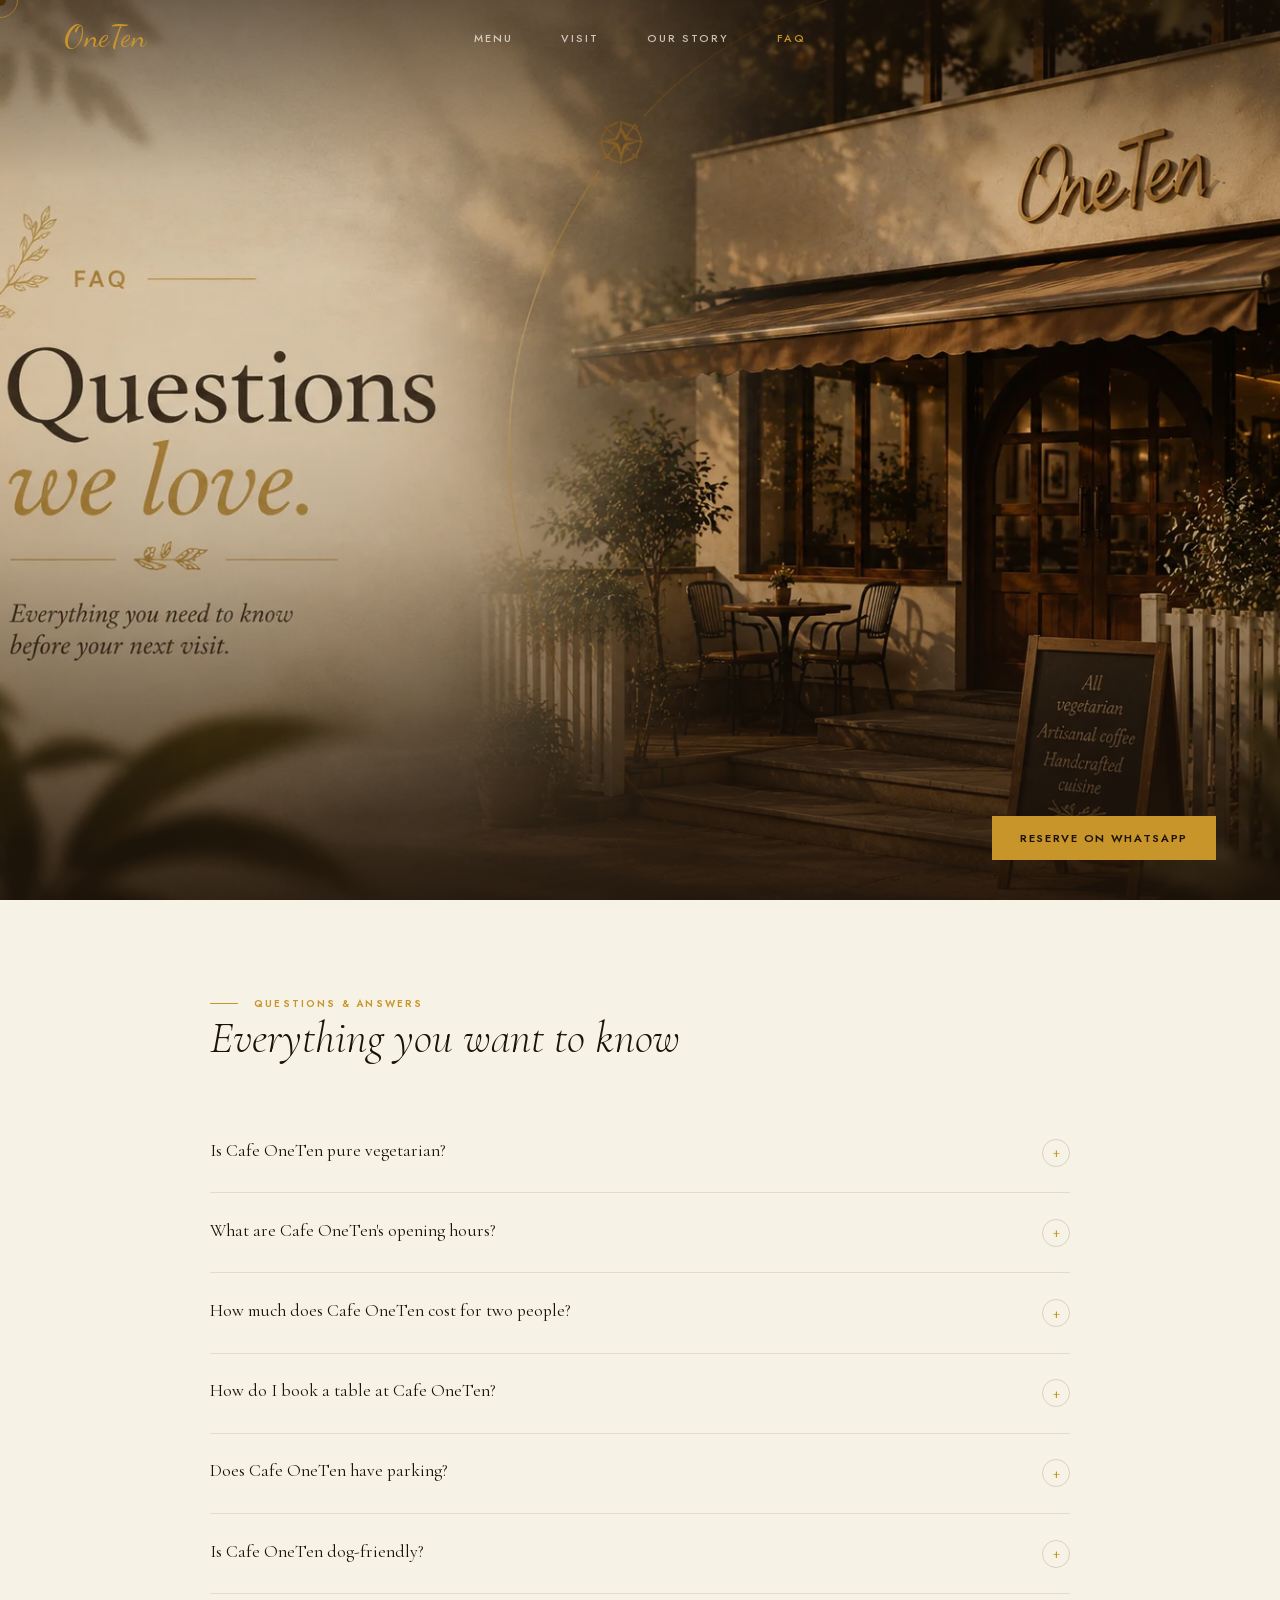
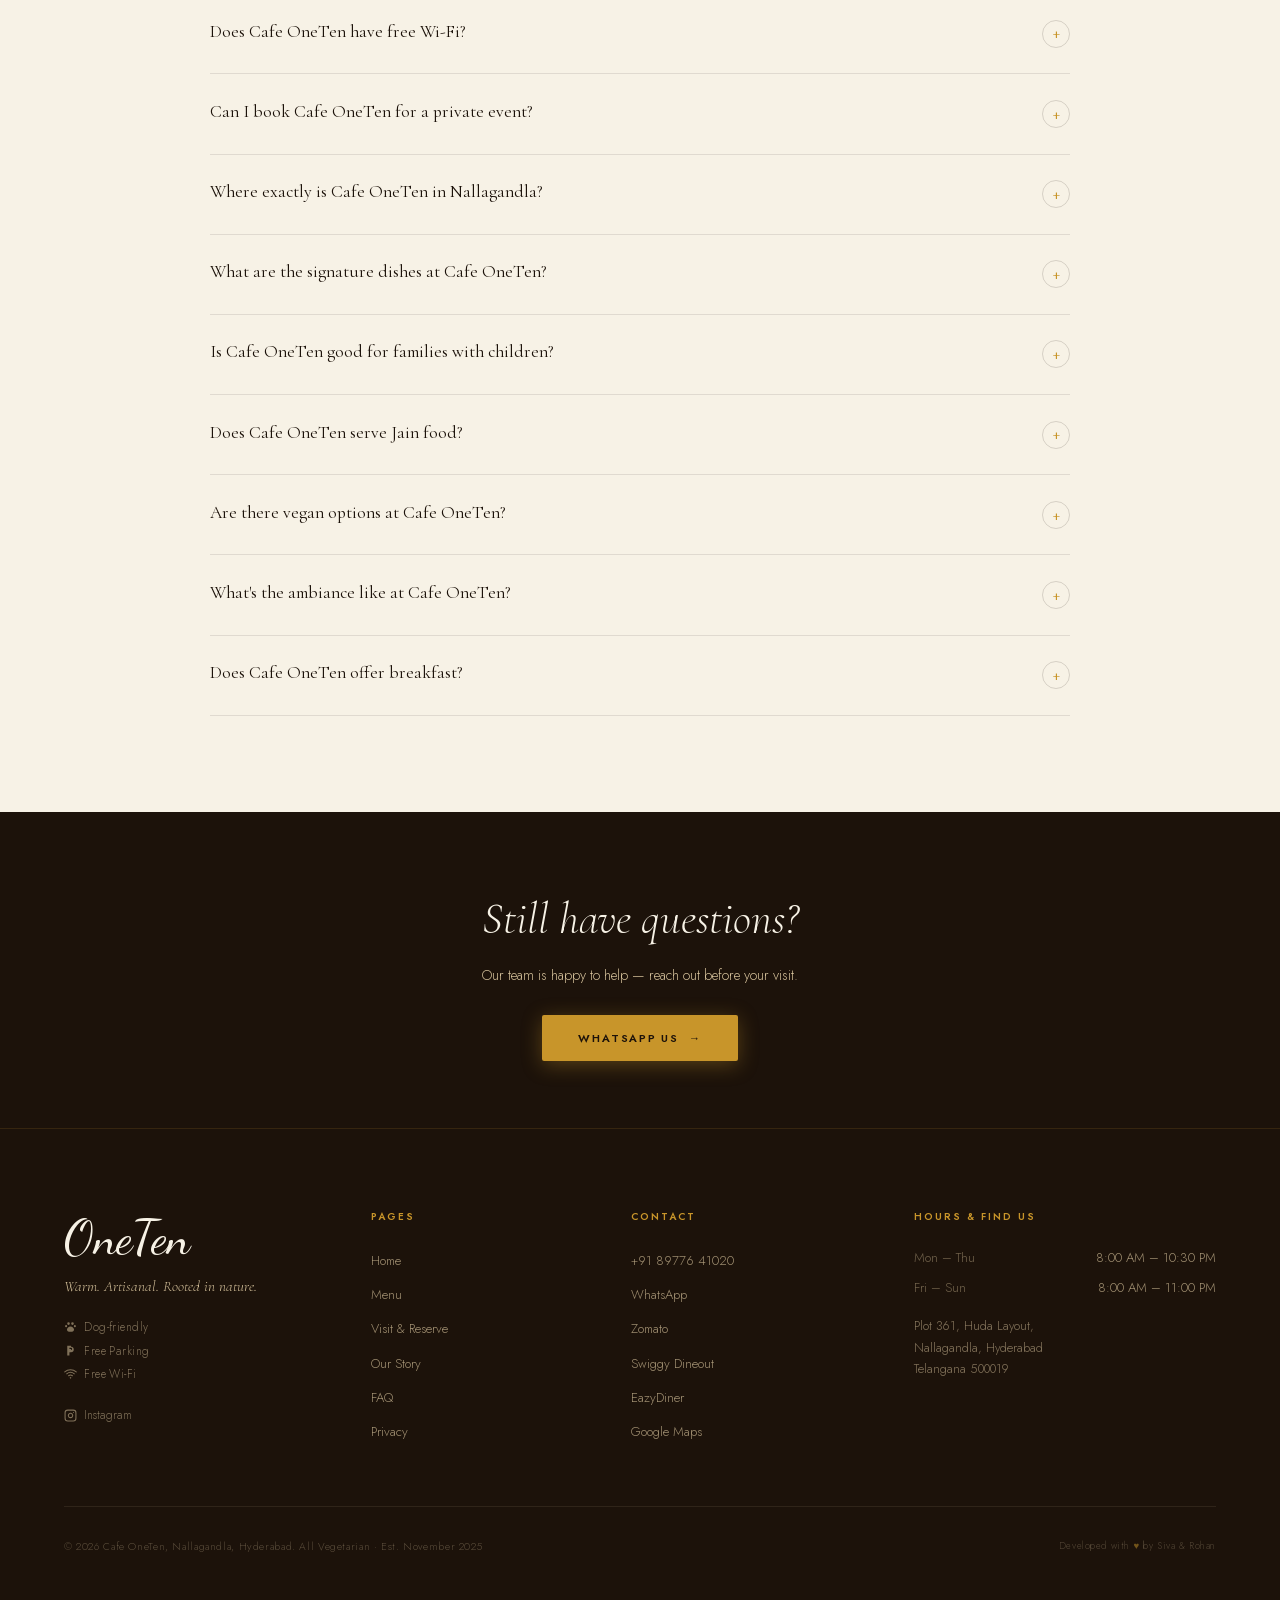
==== faq/index.html @ 7fdab2a1 "feat: initial upload of Cafe 110 v2 website Complete static website with HTML, CSS, JS, images, font" ====
<!DOCTYPE html>
<html lang="en-IN">
<head>
  <meta charset="UTF-8" />
  <meta name="viewport" content="width=device-width, initial-scale=1.0" />
  <title>Frequently Asked Questions — Cafe OneTen</title>
  <meta name="description" content="Answers to common questions about Cafe OneTen: vegetarian policy, hours, prices, reservations, parking, dog policy, private events." />
  <link rel="canonical" href="https://cafeoneten.com/faq" />
  <meta name="robots" content="index, follow, max-snippet:-1, max-image-preview:large, max-video-preview:-1" />
  <meta name="theme-color" content="#1C120A" />
  <meta name="format-detection" content="telephone=yes" />
  <meta name="geo.region" content="IN-TG" />
  <meta name="geo.placename" content="Nallagandla, Hyderabad" />
  <meta name="geo.position" content="17.4721662;78.30501" />
  <meta name="ICBM" content="17.4721662, 78.30501" />
  <link rel="icon" type="image/svg+xml" href="/img/favicon/favicon.svg" />
  <link rel="icon" type="image/png" sizes="32x32" href="/img/favicon/favicon-32.png" />
  <link rel="apple-touch-icon" sizes="180x180" href="/img/favicon/apple-touch-icon.png" />
  <link rel="manifest" href="/manifest.json" />
  <meta property="og:type" content="restaurant.restaurant" />
  <meta property="og:site_name" content="Cafe OneTen" />
  <meta property="og:title" content="Frequently Asked Questions — Cafe OneTen" />
  <meta property="og:description" content="Answers to common questions about Cafe OneTen: vegetarian policy, hours, prices, reservations, parking, dog policy, private events." />
  <meta property="og:image" content="https://cafeoneten.com/img/og/og-cafe-oneten-1200x630.jpg" />
  <meta property="og:image:width" content="1200" />
  <meta property="og:image:height" content="630" />
  <meta property="og:image:alt" content="Cafe OneTen rooftop terrace, Nallagandla Hyderabad" />
  <meta property="og:url" content="https://cafeoneten.com/faq" />
  <meta property="og:locale" content="en_IN" />
  <meta name="twitter:card" content="summary_large_image" />
  <meta name="twitter:title" content="Frequently Asked Questions — Cafe OneTen" />
  <meta name="twitter:description" content="Answers to common questions about Cafe OneTen: vegetarian policy, hours, prices, reservations, parking, dog policy, private events." />
  <meta name="twitter:image" content="https://cafeoneten.com/img/og/og-cafe-oneten-1200x630.jpg" />
  <link rel="preload" as="font" type="font/woff2" href="/fonts/dancing-script-700.woff2" crossorigin />
  <link rel="preload" as="font" type="font/woff2" href="/fonts/cormorant-garamond-400.woff2" crossorigin />
  <link rel="preload" as="font" type="font/woff2" href="/fonts/jost-300.woff2" crossorigin />
  <link rel="preload" as="image" media="(max-width: 767px)" href="/img/heroes/faq-hero-mobile.webp" fetchpriority="high" />
  <link rel="preload" as="image" media="(min-width: 768px)" href="/img/heroes/faq-hero-desktop.webp" fetchpriority="high" />
  <link rel="stylesheet" href="/css/style.css" />
  <script type="application/ld+json">
  {
    "@context": "https://schema.org",
    "@type": "FAQPage",
    "@id": "https://cafeoneten.com/faq#faq",
    "mainEntity": [
      {
        "@type": "Question",
        "name": "Is Cafe OneTen pure vegetarian?",
        "acceptedAnswer": {
          "@type": "Answer",
          "text": "Yes. Cafe OneTen is 100% vegetarian. Dairy and eggs are used in many preparations including pastas, desserts, and French toast. Jain and vegan options are available on request — please mention dietary preferences when booking."
        }
      },
      {
        "@type": "Question",
        "name": "What are Cafe OneTen's opening hours?",
        "acceptedAnswer": {
          "@type": "Answer",
          "text": "Cafe OneTen is open daily from 8:00 AM. We close at 10:30 PM Monday through Thursday, and 11:00 PM Friday through Sunday. Breakfast is served from 8 AM, lunch from 12 PM, and dinner from 6 PM."
        }
      },
      {
        "@type": "Question",
        "name": "How much does Cafe OneTen cost for two people?",
        "acceptedAnswer": {
          "@type": "Answer",
          "text": "The average cost for two people at Cafe OneTen is approximately ₹1,300, which includes a main course, beverage, and dessert. Light eaters might spend ₹800–₹1,000, while those ordering wine or multiple items could spend ₹1,500–₹2,000."
        }
      },
      {
        "@type": "Question",
        "name": "How do I book a table at Cafe OneTen?",
        "acceptedAnswer": {
          "@type": "Answer",
          "text": "Reservations are recommended, especially for rooftop seating on weekends. Book via WhatsApp at +91 89776 41020 (fastest), or through Zomato, Swiggy Dineout, or EazyDiner."
        }
      },
      {
        "@type": "Question",
        "name": "Does Cafe OneTen have parking?",
        "acceptedAnswer": {
          "@type": "Answer",
          "text": "Yes. Free on-site parking is available, plus street parking nearby. Look for the glowing OneTen circle sign."
        }
      },
      {
        "@type": "Question",
        "name": "Is Cafe OneTen dog-friendly?",
        "acceptedAnswer": {
          "@type": "Answer",
          "text": "Yes. Dogs are welcome in our outdoor seating areas. Please keep them leashed and inform staff on arrival."
        }
      },
      {
        "@type": "Question",
        "name": "Does Cafe OneTen have free Wi-Fi?",
        "acceptedAnswer": {
          "@type": "Answer",
          "text": "Yes. Free Wi-Fi is available throughout the cafe for all guests."
        }
      },
      {
        "@type": "Question",
        "name": "Can I book Cafe OneTen for a private event?",
        "acceptedAnswer": {
          "@type": "Answer",
          "text": "Yes. The rooftop and individual floors can be reserved for private events including birthdays, anniversaries, and small gatherings. Contact us on WhatsApp at +91 89776 41020 for availability and pricing."
        }
      },
      {
        "@type": "Question",
        "name": "Where exactly is Cafe OneTen in Nallagandla?",
        "acceptedAnswer": {
          "@type": "Answer",
          "text": "Cafe OneTen is at F884+35R, HUDA Layout, Nallagandla, Hyderabad 500019. The cafe is easily reachable from Tellapur, Gachibowli, and Lingampally."
        }
      },
      {
        "@type": "Question",
        "name": "What are the signature dishes at Cafe OneTen?",
        "acceptedAnswer": {
          "@type": "Answer",
          "text": "Our signature dishes include the Deconstructed Tiramisu, Creamy Cajun Pasta, Wood-Fired Paneer and Spinach Pizza, French Toast, and Chocolate Strawberries."
        }
      },
      {
        "@type": "Question",
        "name": "Is Cafe OneTen good for families with children?",
        "acceptedAnswer": {
          "@type": "Answer",
          "text": "Yes. Cafe OneTen welcomes families. The vegetarian menu has plenty of kid-friendly options like pizzas, pastas, and desserts. High chairs are available on request."
        }
      },
      {
        "@type": "Question",
        "name": "Does Cafe OneTen serve Jain food?",
        "acceptedAnswer": {
          "@type": "Answer",
          "text": "Yes. Jain preparations (without onion or garlic) are available on request. Please inform staff when ordering."
        }
      },
      {
        "@type": "Question",
        "name": "Are there vegan options at Cafe OneTen?",
        "acceptedAnswer": {
          "@type": "Answer",
          "text": "Yes. Vegan options are available on request. Several dishes can be modified without dairy or eggs — please ask staff for recommendations."
        }
      },
      {
        "@type": "Question",
        "name": "What's the ambiance like at Cafe OneTen?",
        "acceptedAnswer": {
          "@type": "Answer",
          "text": "Cafe OneTen has three floors of botanical-themed dining: warm interior spaces with petal pendant lamps, a candlelit ambient floor, and a glass-roofed rooftop terrace surrounded by plants. The space is designed for both casual coffee and special-occasion dinners."
        }
      },
      {
        "@type": "Question",
        "name": "Does Cafe OneTen offer breakfast?",
        "acceptedAnswer": {
          "@type": "Answer",
          "text": "Yes. Breakfast is served daily from 8:00 AM, featuring artisanal coffee, French toast, pastries, and continental breakfast options."
        }
      }
    ]
  }
  </script>
  <script type="application/ld+json">
  {
    "@context": "https://schema.org",
    "@type": "BreadcrumbList",
    "itemListElement": [
      { "@type": "ListItem", "position": 1, "name": "Home", "item": "https://cafeoneten.com/" },
      { "@type": "ListItem", "position": 2, "name": "FAQ", "item": "https://cafeoneten.com/faq" }
    ]
  }
  </script>
  <script type="application/ld+json">
  {
    "@context": "https://schema.org",
    "@type": "Organization",
    "@id": "https://cafeoneten.com/#organization",
    "name": "Cafe OneTen",
    "url": "https://cafeoneten.com/",
    "logo": "https://cafeoneten.com/img/favicon/favicon.svg",
    "contactPoint": {
      "@type": "ContactPoint",
      "telephone": "+918977641020",
      "contactType": "reservations",
      "areaServed": "IN",
      "availableLanguage": ["English", "Hindi", "Telugu"]
    },
    "sameAs": [
      "https://www.instagram.com/cafeoneten/",
      "https://www.zomato.com/hyderabad/oneten-nallagandla"
    ]
  }
  </script>
</head>
<body>

<div class="cursor" id="cursor"></div>
<div class="cursor-ring" id="cursorRing"></div>

<nav id="nav">
  <a href="/" class="nav-logo">OneTen</a>
  <ul class="nav-links">
    <li><a href="/menu">Menu</a></li>
    <li><a href="/visit">Visit</a></li>
    <li><a href="/story">Our Story</a></li>
    <li><a href="/faq" class="active">FAQ</a></li>
  </ul>
  <button class="nav-hamburger" id="navHamburger" aria-label="Open navigation" aria-expanded="false">
    <span></span><span></span><span></span>
  </button>
</nav>

<div class="nav-mobile-menu" id="navMobileMenu" aria-hidden="true">
  <div class="nmm-label">Navigate</div>
  <a href="/menu"  class="nmm-link">Menu</a>
  <a href="/visit" class="nmm-link">Visit</a>
  <a href="/story" class="nmm-link">Our Story</a>
  <a href="/faq"   class="nmm-link">FAQ</a>
  <div class="nmm-divider"></div>
  <a href="https://wa.me/918977641020?text=Hi%2C%20I%27d%20like%20to%20reserve%20a%20table%20at%20Cafe%20OneTen.%20Date%3A%20%5B%5D%20%7C%20Time%3A%20%5B%5D%20%7C%20Guests%3A%20%5B%5D"
     target="_blank" rel="noopener noreferrer"
     class="nmm-cta">Reserve on WhatsApp</a>
</div>


<section class="page-hero">
  <picture>
    <source media="(max-width: 768px)" srcset="/img/heroes/faq-hero-mobile.webp" type="image/webp">
    <source srcset="/img/heroes/faq-hero-desktop.webp" type="image/webp">
    <img src="/img/heroes/faq-hero-desktop.webp"
         alt="Cafe OneTen rooftop terrace with botanical plants and candlelit tables, Nallagandla Hyderabad"
         width="1920" height="700"
         fetchpriority="high"
         decoding="sync" />
  </picture>
  <div class="page-hero-overlay"></div>
  <a href="https://wa.me/918977641020?text=Hi%2C%20I%27d%20like%20to%20reserve%20a%20table%20at%20Cafe%20OneTen.%20Date%3A%20%5B%5D%20%7C%20Time%3A%20%5B%5D%20%7C%20Guests%3A%20%5B%5D"
     target="_blank" rel="noopener noreferrer"
     class="page-hero-cta">Reserve on WhatsApp</a>
</section>

<section class="faq-page-section">
  <div class="faq-page-inner">
    <div class="section-label reveal">Questions &amp; Answers</div>
    <h1 class="reveal" style="transition-delay:.1s">Everything you want to know</h1>

    <div class="faq-item reveal" style="transition-delay:.15s">
      <button class="faq-question">
        Is Cafe OneTen pure vegetarian?
        <span class="faq-toggle" aria-hidden="true">+</span>
      </button>
      <div class="faq-answer" role="region">
        <div class="faq-answer-inner">
          <p>Yes. Cafe OneTen is 100% vegetarian. Dairy and eggs are used in many preparations including pastas, desserts, and French toast. Jain and vegan options are available on request — please mention dietary preferences when booking.</p>
        </div>
      </div>
    </div>

    <div class="faq-item reveal" style="transition-delay:.2s">
      <button class="faq-question">
        What are Cafe OneTen's opening hours?
        <span class="faq-toggle" aria-hidden="true">+</span>
      </button>
      <div class="faq-answer" role="region">
        <div class="faq-answer-inner">
          <p>Cafe OneTen is open daily from 8:00 AM. We close at 10:30 PM Monday through Thursday, and 11:00 PM Friday through Sunday. Breakfast is served from 8 AM, lunch from 12 PM, and dinner from 6 PM.</p>
        </div>
      </div>
    </div>

    <div class="faq-item reveal" style="transition-delay:.25s">
      <button class="faq-question">
        How much does Cafe OneTen cost for two people?
        <span class="faq-toggle" aria-hidden="true">+</span>
      </button>
      <div class="faq-answer" role="region">
        <div class="faq-answer-inner">
          <p>The average cost for two people at Cafe OneTen is approximately ₹1,300, which includes a main course, beverage, and dessert. Light eaters might spend ₹800–₹1,000, while those ordering wine or multiple items could spend ₹1,500–₹2,000.</p>
        </div>
      </div>
    </div>

    <div class="faq-item reveal" style="transition-delay:.3s">
      <button class="faq-question">
        How do I book a table at Cafe OneTen?
        <span class="faq-toggle" aria-hidden="true">+</span>
      </button>
      <div class="faq-answer" role="region">
        <div class="faq-answer-inner">
          <p>Reservations are recommended, especially for rooftop seating on weekends. Book via <a href="https://wa.me/918977641020?text=Hi%2C%20I%27d%20like%20to%20reserve%20a%20table%20at%20Cafe%20OneTen.%20Date%3A%20%5B%5D%20%7C%20Time%3A%20%5B%5D%20%7C%20Guests%3A%20%5B%5D" target="_blank" rel="noopener noreferrer">WhatsApp at +91 89776 41020</a> (fastest), or through <a href="https://www.zomato.com/hyderabad/oneten-nallagandla/book" target="_blank" rel="noopener noreferrer">Zomato</a>, <a href="https://www.swiggy.com/restaurants/oneten-nallagandla-beeramguda-hyderabad-1320827/dineout" target="_blank" rel="noopener noreferrer">Swiggy Dineout</a>, or <a href="https://www.eazydiner.com/hyderabad/oneten-nallagandla-hyderabad-712052" target="_blank" rel="noopener noreferrer">EazyDiner</a>.</p>
        </div>
      </div>
    </div>

    <div class="faq-item reveal" style="transition-delay:.35s">
      <button class="faq-question">
        Does Cafe OneTen have parking?
        <span class="faq-toggle" aria-hidden="true">+</span>
      </button>
      <div class="faq-answer" role="region">
        <div class="faq-answer-inner">
          <p>Yes. Free on-site parking is available, plus street parking nearby. Look for the glowing OneTen circle sign.</p>
        </div>
      </div>
    </div>

    <div class="faq-item reveal" style="transition-delay:.4s">
      <button class="faq-question">
        Is Cafe OneTen dog-friendly?
        <span class="faq-toggle" aria-hidden="true">+</span>
      </button>
      <div class="faq-answer" role="region">
        <div class="faq-answer-inner">
          <p>Yes. Dogs are welcome in our outdoor seating areas. Please keep them leashed and inform staff on arrival.</p>
        </div>
      </div>
    </div>

    <div class="faq-item reveal" style="transition-delay:.45s">
      <button class="faq-question">
        Does Cafe OneTen have free Wi-Fi?
        <span class="faq-toggle" aria-hidden="true">+</span>
      </button>
      <div class="faq-answer" role="region">
        <div class="faq-answer-inner">
          <p>Yes. Free Wi-Fi is available throughout the cafe for all guests.</p>
        </div>
      </div>
    </div>

    <div class="faq-item reveal" style="transition-delay:.5s">
      <button class="faq-question">
        Can I book Cafe OneTen for a private event?
        <span class="faq-toggle" aria-hidden="true">+</span>
      </button>
      <div class="faq-answer" role="region">
        <div class="faq-answer-inner">
          <p>Yes. The rooftop and individual floors can be reserved for private events including birthdays, anniversaries, and small gatherings. Contact us on <a href="https://wa.me/918977641020" target="_blank" rel="noopener noreferrer">WhatsApp at +91 89776 41020</a> for availability and pricing.</p>
        </div>
      </div>
    </div>

    <div class="faq-item reveal" style="transition-delay:.55s">
      <button class="faq-question">
        Where exactly is Cafe OneTen in Nallagandla?
        <span class="faq-toggle" aria-hidden="true">+</span>
      </button>
      <div class="faq-answer" role="region">
        <div class="faq-answer-inner">
          <p>Cafe OneTen is at F884+35R, HUDA Layout, Nallagandla, Hyderabad 500019. The cafe is easily reachable from Tellapur, Gachibowli, and Lingampally.</p>
        </div>
      </div>
    </div>

    <div class="faq-item reveal" style="transition-delay:.6s">
      <button class="faq-question">
        What are the signature dishes at Cafe OneTen?
        <span class="faq-toggle" aria-hidden="true">+</span>
      </button>
      <div class="faq-answer" role="region">
        <div class="faq-answer-inner">
          <p>Our signature dishes include the Deconstructed Tiramisu, Creamy Cajun Pasta, Wood-Fired Paneer and Spinach Pizza, French Toast, and Chocolate Strawberries.</p>
        </div>
      </div>
    </div>

    <div class="faq-item reveal" style="transition-delay:.65s">
      <button class="faq-question">
        Is Cafe OneTen good for families with children?
        <span class="faq-toggle" aria-hidden="true">+</span>
      </button>
      <div class="faq-answer" role="region">
        <div class="faq-answer-inner">
          <p>Yes. Cafe OneTen welcomes families. The vegetarian menu has plenty of kid-friendly options like pizzas, pastas, and desserts. High chairs are available on request.</p>
        </div>
      </div>
    </div>

    <div class="faq-item reveal" style="transition-delay:.7s">
      <button class="faq-question">
        Does Cafe OneTen serve Jain food?
        <span class="faq-toggle" aria-hidden="true">+</span>
      </button>
      <div class="faq-answer" role="region">
        <div class="faq-answer-inner">
          <p>Yes. Jain preparations (without onion or garlic) are available on request. Please inform staff when ordering.</p>
        </div>
      </div>
    </div>

    <div class="faq-item reveal" style="transition-delay:.75s">
      <button class="faq-question">
        Are there vegan options at Cafe OneTen?
        <span class="faq-toggle" aria-hidden="true">+</span>
      </button>
      <div class="faq-answer" role="region">
        <div class="faq-answer-inner">
          <p>Yes. Vegan options are available on request. Several dishes can be modified without dairy or eggs — please ask staff for recommendations.</p>
        </div>
      </div>
    </div>

    <div class="faq-item reveal" style="transition-delay:.8s">
      <button class="faq-question">
        What's the ambiance like at Cafe OneTen?
        <span class="faq-toggle" aria-hidden="true">+</span>
      </button>
      <div class="faq-answer" role="region">
        <div class="faq-answer-inner">
          <p>Cafe OneTen has three floors of botanical-themed dining: warm interior spaces with petal pendant lamps, a candlelit ambient floor, and a glass-roofed rooftop terrace surrounded by plants. The space is designed for both casual coffee and special-occasion dinners.</p>
        </div>
      </div>
    </div>

    <div class="faq-item reveal" style="transition-delay:.85s">
      <button class="faq-question">
        Does Cafe OneTen offer breakfast?
        <span class="faq-toggle" aria-hidden="true">+</span>
      </button>
      <div class="faq-answer" role="region">
        <div class="faq-answer-inner">
          <p>Yes. Breakfast is served daily from 8:00 AM, featuring artisanal coffee, French toast, pastries, and continental breakfast options.</p>
        </div>
      </div>
    </div>

  </div>
</section>

<section class="menu-cta-strip reveal">
  <h2>Still have questions?</h2>
  <p>Our team is happy to help — reach out before your visit.</p>
  <a href="https://wa.me/918977641020?text=Hi%2C%20I%27d%20like%20to%20know%20more%20about%20Cafe%20OneTen."
     target="_blank" rel="noopener noreferrer"
     class="btn-primary">WhatsApp us &nbsp;→</a>
</section>

<footer>
  <div class="footer-top">
    <div class="footer-brand">
      <span class="wordmark">OneTen</span>
      <span class="tagline">Warm. Artisanal. Rooted in nature.</span>
      <div class="footer-amenities">
        <span class="footer-amenity"><svg xmlns="http://www.w3.org/2000/svg" viewBox="0 0 24 24" fill="currentColor" aria-hidden="true"><path d="M8.35 2.4a2.4 2.4 0 1 0 0 4.8 2.4 2.4 0 0 0 0-4.8zm7.3 0a2.4 2.4 0 1 0 0 4.8 2.4 2.4 0 0 0 0-4.8zM3.9 7.6a1.9 1.9 0 1 0 0 3.8 1.9 1.9 0 0 0 0-3.8zm16.2 0a1.9 1.9 0 1 0 0 3.8 1.9 1.9 0 0 0 0-3.8zM12 10c-3.2 0-6.5 2.5-6.5 5.8 0 1.7 1 3.1 2.5 3.8.6.3 1.2.4 2 .4h4c.8 0 1.4-.1 2-.4 1.5-.7 2.5-2.1 2.5-3.8C18.5 12.5 15.2 10 12 10z"/></svg> Dog-friendly</span>
        <span class="footer-amenity"><svg xmlns="http://www.w3.org/2000/svg" viewBox="0 0 24 24" fill="currentColor" aria-hidden="true"><path d="M13 3H6v18h4v-6h3a5 5 0 0 0 0-10zm0 6H10V7h3a2 2 0 0 1 0 4z"/></svg> Free Parking</span>
        <span class="footer-amenity"><svg xmlns="http://www.w3.org/2000/svg" viewBox="0 0 24 24" fill="none" stroke="currentColor" stroke-width="2" stroke-linecap="round" aria-hidden="true"><path d="M5 12.55a11 11 0 0 1 14.08 0"/><path d="M1.42 9a16 16 0 0 1 21.16 0"/><path d="M8.53 16.11a6 6 0 0 1 6.95 0"/><circle cx="12" cy="20" r=".5" fill="currentColor"/></svg> Free Wi-Fi</span>
      </div>
      <div class="footer-brand-social">
        <a href="https://www.instagram.com/cafe.oneten/" target="_blank" rel="noopener noreferrer"><svg xmlns="http://www.w3.org/2000/svg" viewBox="0 0 24 24" fill="none" stroke="currentColor" stroke-width="2" stroke-linecap="round" stroke-linejoin="round" aria-hidden="true"><rect x="2" y="2" width="20" height="20" rx="5"/><path d="M16 11.37A4 4 0 1 1 12.63 8 4 4 0 0 1 16 11.37z"/><line x1="17.5" y1="6.5" x2="17.51" y2="6.5"/></svg> Instagram</a>
      </div>
    </div>
    <div>
      <div class="footer-col-title">Pages</div>
      <ul class="footer-links">
        <li><a href="/">Home</a></li>
        <li><a href="/menu">Menu</a></li>
        <li><a href="/visit">Visit &amp; Reserve</a></li>
        <li><a href="/story">Our Story</a></li>
        <li><a href="/faq">FAQ</a></li>
        <li><a href="/privacy">Privacy</a></li>
      </ul>
    </div>
    <div>
      <div class="footer-col-title">Contact</div>
      <ul class="footer-links">
        <li><a href="tel:+918977641020">+91 89776 41020</a></li>
        <li><a href="https://wa.me/918977641020" target="_blank" rel="noopener noreferrer">WhatsApp</a></li>
        <li><a href="https://www.zomato.com/hyderabad/oneten-nallagandla" target="_blank" rel="noopener noreferrer">Zomato</a></li>
        <li><a href="https://www.swiggy.com/restaurants/oneten-nallagandla-beeramguda-hyderabad-1320827/dineout" target="_blank" rel="noopener noreferrer">Swiggy Dineout</a></li>
        <li><a href="https://www.eazydiner.com/hyderabad/oneten-nallagandla-hyderabad-712052" target="_blank" rel="noopener noreferrer">EazyDiner</a></li>
        <li><a href="https://share.google/jf0qLAqIIlittkf8j" target="_blank" rel="noopener noreferrer">Google Maps</a></li>
      </ul>
    </div>
    <div>
      <div class="footer-col-title">Hours &amp; Find Us</div>
      <ul class="footer-links footer-hours">
        <li><span>Mon – Thu</span><span>8:00 AM – 10:30 PM</span></li>
        <li><span>Fri – Sun</span><span>8:00 AM – 11:00 PM</span></li>
      </ul>
      <address class="footer-address">
        Plot 361, Huda Layout,<br/>
        Nallagandla, Hyderabad<br/>
        Telangana 500019
      </address>
    </div>
  </div>
  <hr class="footer-divider" />
  <div class="footer-bottom">
    <span class="footer-copy">© 2026 Cafe OneTen, Nallagandla, Hyderabad. All Vegetarian · Est. November 2025</span>
    <a class="footer-credit" href="https://wa.me/917893746635" target="_blank" rel="noopener noreferrer">Developed with <span class="credit-heart">♥</span> by Siva &amp; Rohan</a>
  </div>
  <script type="application/ld+json">
  {
    "@context": "https://schema.org",
    "@type": "Organization",
    "@id": "https://cafeoneten.com/#organization",
    "name": "Cafe OneTen",
    "url": "https://cafeoneten.com/",
    "logo": "https://cafeoneten.com/img/favicon/favicon.svg",
    "contactPoint": {
      "@type": "ContactPoint",
      "telephone": "+918977641020",
      "contactType": "reservations",
      "areaServed": "IN",
      "availableLanguage": ["English", "Hindi", "Telugu"]
    },
    "sameAs": [
      "https://www.instagram.com/cafe.oneten/",
      "https://www.zomato.com/hyderabad/oneten-nallagandla"
    ]
  }
  </script>
</footer>

<div class="sticky-mobile-cta">
  <a href="tel:+918977641020" class="smcta-call" aria-label="Call Cafe OneTen">📞 Call</a>
  <a href="https://wa.me/918977641020?text=Hi%2C%20I%27d%20like%20to%20reserve%20a%20table%20at%20Cafe%20OneTen.%20Date%3A%20%5B%5D%20%7C%20Time%3A%20%5B%5D%20%7C%20Guests%3A%20%5B%5D"
     target="_blank" rel="noopener noreferrer"
     class="smcta-wa" aria-label="WhatsApp Cafe OneTen">💬 WhatsApp</a>
</div>

<script src="/js/main.js" defer></script>
</body>
</html>
---- css/style.css ----
/* ── FONTS ── */
@font-face { font-family: 'Cormorant Garamond'; font-style: italic; font-weight: 300; font-display: swap; src: url('/fonts/cormorant-garamond-italic-300.woff2') format('woff2'); }
@font-face { font-family: 'Cormorant Garamond'; font-style: italic; font-weight: 400; font-display: swap; src: url('/fonts/cormorant-garamond-italic-400.woff2') format('woff2'); }
@font-face { font-family: 'Cormorant Garamond'; font-style: normal; font-weight: 300; font-display: swap; src: url('/fonts/cormorant-garamond-300.woff2') format('woff2'); }
@font-face { font-family: 'Cormorant Garamond'; font-style: normal; font-weight: 400; font-display: swap; src: url('/fonts/cormorant-garamond-400.woff2') format('woff2'); }
@font-face { font-family: 'Cormorant Garamond'; font-style: normal; font-weight: 500; font-display: swap; src: url('/fonts/cormorant-garamond-500.woff2') format('woff2'); }
@font-face { font-family: 'Dancing Script'; font-style: normal; font-weight: 400; font-display: swap; src: url('/fonts/dancing-script-400.woff2') format('woff2'); }
@font-face { font-family: 'Dancing Script'; font-style: normal; font-weight: 600; font-display: swap; src: url('/fonts/dancing-script-600.woff2') format('woff2'); }
@font-face { font-family: 'Dancing Script'; font-style: normal; font-weight: 700; font-display: swap; src: url('/fonts/dancing-script-700.woff2') format('woff2'); }
@font-face { font-family: 'Jost'; font-style: normal; font-weight: 200; font-display: swap; src: url('/fonts/jost-200.woff2') format('woff2'); }
@font-face { font-family: 'Jost'; font-style: normal; font-weight: 300; font-display: swap; src: url('/fonts/jost-300.woff2') format('woff2'); }
@font-face { font-family: 'Jost'; font-style: normal; font-weight: 400; font-display: swap; src: url('/fonts/jost-400.woff2') format('woff2'); }
@font-face { font-family: 'Jost'; font-style: normal; font-weight: 500; font-display: swap; src: url('/fonts/jost-500.woff2') format('woff2'); }
@font-face { font-family: 'Jost'; font-style: normal; font-weight: 600; font-display: swap; src: url('/fonts/jost-600.woff2') format('woff2'); }

/* ── RESET & ROOT ── */
*, *::before, *::after { box-sizing: border-box; margin: 0; padding: 0; }
html { scroll-behavior: smooth; }

:root {
  --gold:          #C8952A;
  --gold-light:    #E8B84B;
  --gold-deep:     #9A6E18;
  --espresso:      #1C120A;
  --espresso-2:    #2A1A0E;
  --espresso-3:    #3B2A18;
  --espresso-mid:  #3B2A18;
  --cream:         #F7F2E6;
  --cream-warm:    #EDE4D0;
  --cream-2:       #EDE4D0;
  --sand:          #D4C09A;
  --sage:          #6B7C5A;
  --marble:        #F5F3EF;
  --charcoal:      #2C2825;

  --font-script: 'Dancing Script', cursive;
  --font-serif:  'Cormorant Garamond', Georgia, serif;
  --font-sans:   'Jost', sans-serif;
}

body {
  background: var(--cream);
  color: var(--charcoal);
  font-family: var(--font-sans);
  font-weight: 300;
  cursor: none;
}

/* ── CUSTOM CURSOR ── */
.cursor {
  position: fixed; z-index: 9999; pointer-events: none;
  width: 12px; height: 12px;
  background: var(--gold);
  border-radius: 50%;
  transform: translate(-50%, -50%);
  transition: transform 0.1s, width 0.3s, height 0.3s, background 0.3s;
  mix-blend-mode: multiply;
}
.cursor-ring {
  position: fixed; z-index: 9998; pointer-events: none;
  width: 36px; height: 36px;
  border: 1.5px solid var(--gold);
  border-radius: 50%;
  transform: translate(-50%, -50%);
  transition: transform 0.18s ease-out, width 0.3s, height 0.3s;
  opacity: 0.6;
}
body:has(a:hover) .cursor, body:has(button:hover) .cursor { width: 20px; height: 20px; }
body:has(a:hover) .cursor-ring, body:has(button:hover) .cursor-ring { width: 56px; height: 56px; opacity: 0.3; }

/* ── NAV ── */
nav {
  position: fixed; top: 0; left: 0; right: 0; z-index: 100;
  display: grid; grid-template-columns: 1fr auto 1fr;
  align-items: center;
  padding: 0 5vw;
  height: 72px;
  transition: background 0.4s, box-shadow 0.4s;
}
nav.scrolled {
  background: var(--espresso);
  box-shadow: 0 2px 24px rgba(28,18,10,0.3);
}
.nav-logo {
  font-family: var(--font-script);
  font-size: 1.9rem;
  color: var(--gold);
  text-decoration: none;
  letter-spacing: .5px;
  transition: color 0.3s;
  justify-self: start;
}
.nav-logo:hover { color: var(--gold-light); }
.nav-links {
  display: flex; align-items: center; gap: 3rem;
  list-style: none;
}
.nav-links a {
  font-family: var(--font-sans);
  font-size: .68rem; font-weight: 500;
  letter-spacing: .18em; text-transform: uppercase;
  color: rgba(247,242,230,0.75);
  text-decoration: none;
  transition: color 0.2s;
}
.nav-links a:hover { color: var(--gold-light); }
.nav-links a.active { color: var(--gold); }
.nav-cta {
  font-family: var(--font-sans);
  font-size: .68rem; font-weight: 600;
  letter-spacing: .16em; text-transform: uppercase;
  color: var(--espresso);
  background: var(--gold);
  padding: 10px 24px;
  border: none; border-radius: 2px;
  text-decoration: none; cursor: pointer;
  transition: background 0.25s, transform 0.2s;
  justify-self: end;
}
.nav-cta:hover { background: var(--gold-light); transform: translateY(-1px); }

/* ── HOME HERO ── */
#hero {
  position: relative;
  height: 100vh; min-height: 700px;
  display: flex; flex-direction: column;
  justify-content: center; align-items: flex-start;
  padding: 0 5vw;
  background: var(--espresso);
  overflow: hidden;
}
#hero::before {
  content: '';
  position: absolute; inset: 0; z-index: 1;
  background-image: url("data:image/svg+xml,%3Csvg viewBox='0 0 256 256' xmlns='http://www.w3.org/2000/svg'%3E%3Cfilter id='noise'%3E%3CfeTurbulence type='fractalNoise' baseFrequency='0.9' numOctaves='4' stitchTiles='stitch'/%3E%3C/filter%3E%3Crect width='100%25' height='100%25' filter='url(%23noise)' opacity='0.05'/%3E%3C/svg%3E");
  opacity: 0.35; pointer-events: none;
}
/* ── HERO SLIDER ── */
.hero-slides {
  position: absolute;
  inset: 0;
  z-index: 0;
  overflow-x: hidden;
}
.hero-slide {
  position: absolute;
  inset: 0;
  opacity: 0;
  transition: opacity 1.4s cubic-bezier(0.4, 0, 0.2, 1);
}
.hero-slide.active { opacity: 1; }
.hero-slide picture {
  display: block;
  position: absolute;
  inset: 0;
}
.hero-slide img {
  width: 100%; height: 100%;
  object-fit: cover;
  object-position: center;
}
/* Minimal bottom vignette so dots stay readable — images carry their own dark panels */
.hero-slide::after {
  content: '';
  position: absolute; inset: 0;
  background: linear-gradient(to top, rgba(28,18,10,0.5) 0%, transparent 18%);
  pointer-events: none;
}
/* Dot indicators — bottom-right */
.hero-dots {
  position: absolute;
  bottom: 7rem;
  right: 5vw;
  z-index: 5;
  display: flex;
  gap: .5rem;
  align-items: center;
}
/* CTA button group — below the dots, right-aligned */
.hero-cta-group {
  position: absolute;
  bottom: 2.5rem;
  right: 5vw;
  z-index: 4;
  display: flex;
  gap: 1.25rem;
  align-items: center;
  opacity: 0;
  animation: fadeUp 0.8s ease forwards 1.1s;
}
.hero-dot {
  width: 8px; height: 8px;
  border-radius: 50%;
  background: rgba(212,192,154,0.3);
  border: 1.5px solid rgba(212,192,154,0.55);
  padding: 0;
  cursor: pointer;
  transition: background 0.35s ease, transform 0.35s ease, border-color 0.35s ease;
}
.hero-dot.active {
  background: var(--gold);
  border-color: var(--gold);
  transform: scale(1.4);
}
.hero-dot:hover:not(.active) {
  background: rgba(212,192,154,0.55);
  border-color: var(--sand);
}
/* Visually hidden but readable by screen readers and search engines */
.sr-only {
  position: absolute;
  width: 1px; height: 1px;
  padding: 0; margin: -1px;
  overflow: hidden;
  clip: rect(0,0,0,0);
  white-space: nowrap;
  border: 0;
}
.hero-content { position: relative; z-index: 3; max-width: 55vw; }
.hero-eyebrow {
  font-family: var(--font-sans);
  font-size: .65rem; font-weight: 500;
  letter-spacing: .28em; text-transform: uppercase;
  color: var(--gold);
  margin-bottom: 1.5rem;
  display: flex; align-items: center; gap: 1rem;
  opacity: 0;
  animation: fadeUp 0.8s ease forwards 0.3s;
}
.hero-eyebrow::before {
  content: '';
  display: block; width: 32px; height: 1px;
  background: var(--gold);
}
.hero-wordmark {
  font-family: var(--font-script);
  font-size: clamp(5rem, 11vw, 10rem);
  color: var(--cream);
  line-height: 0.92;
  font-weight: 700;
  letter-spacing: -1px;
  opacity: 0;
  animation: fadeUp 1s ease forwards 0.5s;
}
.hero-wordmark span {
  display: block;
  font-family: var(--font-sans);
  font-size: clamp(1.1rem, 2vw, 1.6rem);
  font-weight: 200;
  letter-spacing: .08em;
  color: var(--sand);
  margin-top: .5rem;
}
.hero-tagline {
  font-family: var(--font-serif);
  font-size: clamp(1rem, 1.8vw, 1.4rem);
  font-style: italic;
  font-weight: 300;
  color: rgba(212,192,154,0.85);
  margin-top: 2rem;
  max-width: 480px;
  line-height: 1.6;
  opacity: 0;
  animation: fadeUp 0.9s ease forwards 0.8s;
}
.hero-actions {
  display: flex; gap: 1.5rem; align-items: center;
  margin-top: 3rem;
  opacity: 0;
  animation: fadeUp 0.8s ease forwards 1.1s;
}
.btn-primary {
  font-family: var(--font-sans);
  font-size: .7rem; font-weight: 600;
  letter-spacing: .16em; text-transform: uppercase;
  color: var(--espresso);
  background: var(--gold);
  padding: 15px 36px;
  border: none; border-radius: 2px;
  text-decoration: none; cursor: pointer;
  transition: background 0.25s, transform 0.2s, box-shadow 0.25s;
  box-shadow: 0 4px 20px rgba(200,149,42,0.35);
}
.btn-primary:hover { background: var(--gold-light); transform: translateY(-2px); box-shadow: 0 8px 28px rgba(200,149,42,0.45); }
.btn-ghost {
  font-family: var(--font-sans);
  font-size: .7rem; font-weight: 500;
  letter-spacing: .16em; text-transform: uppercase;
  color: var(--sand);
  border-bottom: 1px solid rgba(212,192,154,0.4);
  text-decoration: none; padding-bottom: 2px;
  transition: color 0.2s, border-color 0.2s;
}
.btn-ghost:hover { color: var(--gold-light); border-color: var(--gold-light); }
.btn-outline {
  font-family: var(--font-sans);
  font-size: .7rem; font-weight: 500;
  letter-spacing: .16em; text-transform: uppercase;
  color: var(--espresso);
  border: 1.5px solid var(--espresso);
  padding: 13px 32px; border-radius: 2px;
  text-decoration: none;
  transition: background 0.25s, color 0.25s;
}
.btn-outline:hover { background: var(--espresso); color: var(--cream); }
@keyframes fadeUp {
  from { opacity: 0; transform: translateY(24px); }
  to   { opacity: 1; transform: translateY(0); }
}

/* ── PAGE HERO (subpages: menu, visit, story, faq) ── */
.page-hero {
  position: relative;
  height: 100vh; min-height: 560px;
  overflow: hidden;
  display: flex; align-items: flex-end;
}
.page-hero-cta {
  position: absolute;
  bottom: 2.5rem; right: 5vw;
  z-index: 3;
  font-family: var(--font-sans);
  font-size: .7rem; font-weight: 600;
  letter-spacing: .15em; text-transform: uppercase;
  color: var(--espresso);
  background: var(--gold);
  padding: 14px 28px;
  text-decoration: none;
  transition: background 0.25s, color 0.25s;
}
.page-hero-cta:hover { background: var(--gold-light); }
.page-hero picture {
  position: absolute; inset: 0;
  width: 100%; height: 100%;
}
.page-hero picture img {
  width: 100%; height: 100%;
  object-fit: cover; object-position: center;
}
.page-hero-overlay {
  position: absolute; inset: 0;
  background:
    linear-gradient(to bottom, rgba(28,18,10,0.6) 0%, rgba(28,18,10,0.15) 20%, transparent 45%),
    linear-gradient(to top, rgba(28,18,10,0.85) 0%, rgba(28,18,10,0.2) 40%, transparent 70%);
  pointer-events: none;
}
.page-hero-content {
  position: relative; z-index: 2;
  width: 100%;
  padding: 0 5vw 4.5rem;
}
.page-hero-content .eyebrow {
  font-family: var(--font-sans);
  font-size: .62rem; font-weight: 600;
  letter-spacing: .22em; text-transform: uppercase;
  color: var(--gold); margin-bottom: 1rem;
  display: flex; align-items: center; gap: 1rem;
}
.page-hero-content .eyebrow::before {
  content: ''; display: block; width: 28px; height: 1px; background: var(--gold);
}
.page-hero-content h1 {
  font-family: var(--font-serif);
  font-size: clamp(2rem, 4.5vw, 4rem);
  font-style: italic; font-weight: 300;
  color: var(--cream); line-height: 1.15;
  max-width: 860px;
}

/* ── BREADCRUMB ── */
.breadcrumb {
  display: block;
  padding: 1rem 5vw;
  background: var(--cream-warm);
  border-bottom: 1px solid rgba(28,18,10,0.06);
  font-family: var(--font-sans);
  font-size: .7rem; font-weight: 400;
  color: var(--sand);
  margin-top: 72px;
}
.breadcrumb a {
  color: var(--espresso-mid); text-decoration: none;
  transition: color 0.2s;
}
.breadcrumb a:hover { color: var(--gold); }
.breadcrumb .sep { margin: 0 .6rem; color: var(--sand); }
.breadcrumb .current { color: var(--gold); }

/* ── MARQUEE ── */
.marquee-section {
  background: linear-gradient(90deg, var(--espresso-3) 0%, var(--espresso-2) 50%, var(--espresso-3) 100%);
  border-top: 1px solid rgba(200,149,42,0.28);
  border-bottom: 1px solid rgba(200,149,42,0.28);
  padding: 1.1rem 0;
  overflow: hidden;
}
.marquee-track {
  display: flex; white-space: nowrap;
  animation: marqueeScroll 28s linear infinite;
}
.marquee-track:hover { animation-play-state: paused; }
.marquee-item {
  display: inline-flex; align-items: center; gap: 2.5rem;
  padding-right: 2.5rem;
  font-family: var(--font-sans);
  font-size: .64rem; font-weight: 500;
  letter-spacing: .2em; text-transform: uppercase;
  color: var(--cream);
}
.marquee-item .dot {
  width: 5px; height: 5px;
  border-radius: 50%;
  background: var(--gold);
  box-shadow: 0 0 6px rgba(200,149,42,0.5);
  flex-shrink: 0;
}
@keyframes marqueeScroll { from { transform: translateX(0); } to { transform: translateX(-50%); } }

/* ── SECTION BASE ── */
section { width: 100%; }
.section-label {
  font-family: var(--font-sans);
  font-size: .62rem; font-weight: 600;
  letter-spacing: .22em; text-transform: uppercase;
  color: var(--gold);
  display: flex; align-items: center; gap: 1rem;
}
.section-label::before {
  content: '';
  display: block; width: 28px; height: 1px;
  background: var(--gold);
}
.reveal { opacity: 0; transform: translateY(32px); transition: opacity 0.8s ease, transform 0.8s ease; }
.reveal.visible { opacity: 1; transform: translateY(0); }
.reveal-left { opacity: 0; transform: translateX(-40px); transition: opacity 0.8s ease, transform 0.8s ease; }
.reveal-left.visible { opacity: 1; transform: translateX(0); }
.reveal-right { opacity: 0; transform: translateX(40px); transition: opacity 0.8s ease, transform 0.8s ease; }
.reveal-right.visible { opacity: 1; transform: translateX(0); }

/* ── STORY SECTION (home) ── */
#story {
  background: var(--cream);
  padding: 9rem 5vw;
}
.story-grid {
  display: grid;
  grid-template-columns: 1fr 1fr;
  gap: 6vw;
  align-items: start;
  max-width: 1400px; margin: 0 auto;
}
.story-left .section-label { margin-bottom: 2.5rem; }
.story-heading {
  font-family: var(--font-serif);
  font-size: clamp(2.4rem, 4.5vw, 4rem);
  font-style: italic;
  font-weight: 300;
  color: var(--espresso);
  line-height: 1.15;
  margin-bottom: 2rem;
}
.story-heading em {
  font-style: normal;
  color: var(--gold);
  font-family: var(--font-script);
  font-size: 1.1em;
}
.story-body {
  font-family: var(--font-sans);
  font-size: .95rem;
  font-weight: 300;
  color: var(--espresso-3);
  line-height: 1.85;
  max-width: 480px;
  margin-bottom: 2rem;
}
.story-right { padding-top: 4rem; }
.stat-eyebrow {
  font-family: var(--font-sans); font-size: .52rem; font-weight: 600;
  letter-spacing: .2em; text-transform: uppercase;
  color: var(--gold); margin-bottom: .2rem; opacity: 0.8;
}
.story-quote {
  margin-top: 1.8rem;
  background: var(--espresso-2);
  border-left: 2px solid var(--gold);
  border-radius: 0 4px 4px 0;
  padding: 1.8rem 2rem;
  position: relative;
}
.story-quote-mark {
  font-family: var(--font-script); font-size: 4rem;
  color: var(--gold); line-height: 0; position: absolute;
  top: 2.2rem; left: 1.4rem; opacity: 0.35;
}
.story-quote-text {
  font-family: var(--font-serif); font-size: 1.05rem;
  font-style: italic; font-weight: 300;
  color: var(--cream); line-height: 1.75;
  padding-left: 1rem;
}
.story-quote-attr {
  font-family: var(--font-sans); font-size: .65rem;
  letter-spacing: .1em; text-transform: uppercase;
  color: rgba(212,192,154,0.5); margin-top: .8rem;
  padding-left: 1rem;
}
.stats-grid {
  display: grid; grid-template-columns: 1fr 1fr;
  gap: 1px;
  background: rgba(200,149,42,0.14);
  border-radius: 6px;
  overflow: hidden;
}
.stat-card {
  background: var(--espresso-2);
  padding: 2rem 1.8rem;
  display: flex; flex-direction: column; gap: .5rem;
  position: relative;
  overflow: hidden;
  transition: background 0.35s;
}
.stat-card::before {
  content: '';
  position: absolute; top: 0; left: 0; right: 0;
  height: 2px;
  background: linear-gradient(90deg, var(--gold) 0%, rgba(200,149,42,0) 100%);
  transform: scaleX(0); transform-origin: left;
  transition: transform 0.4s ease;
}
.stat-card:hover { background: var(--espresso-3); }
.stat-card:hover::before { transform: scaleX(1); }
.stat-number {
  font-family: var(--font-serif);
  font-size: 3rem;
  font-weight: 300;
  color: var(--gold-light);
  line-height: 1;
}
.stat-number .unit {
  font-family: var(--font-script);
  font-size: 2.2rem;
  color: var(--gold);
}
.stat-label {
  font-family: var(--font-sans);
  font-size: .58rem;
  font-weight: 600;
  letter-spacing: .18em;
  text-transform: uppercase;
  color: rgba(212,192,154,0.45);
}
.story-image-pair {
  margin-top: 3rem;
  display: grid; grid-template-columns: 3fr 2fr; gap: 12px;
}
.story-img {
  border-radius: 4px;
  overflow: hidden;
}
.story-img img {
  width: 100%; height: 100%;
  object-fit: cover;
  display: block;
  filter: saturate(0.9) sepia(0.08);
  transition: transform 0.6s ease, filter 0.4s;
}
.story-img img:hover { transform: scale(1.03); filter: saturate(1) sepia(0); }
.story-img.tall { height: 340px; }
.story-img.short { height: 340px; }

/* ── QUICK-FACTS BLOCK ── */
.quick-facts {
  background: var(--espresso);
  border: 1px solid rgba(200,149,42,0.15);
  border-radius: 4px;
  padding: 3rem 3.5rem;
  max-width: 1000px; margin: 0 auto 0;
}
.quick-facts h2 {
  font-family: var(--font-serif);
  font-size: 1.55rem; font-style: italic; font-weight: 300;
  color: var(--cream); margin-bottom: 2rem;
}
.quick-facts dl {
  display: grid; grid-template-columns: 160px 1fr;
  gap: 0;
}
.quick-facts dt {
  font-family: var(--font-sans);
  font-size: .68rem; font-weight: 600;
  letter-spacing: .12em; text-transform: uppercase;
  color: var(--gold);
  padding: .7rem 0;
  border-bottom: 1px solid rgba(212,192,154,0.06);
}
.quick-facts dd {
  font-family: var(--font-sans);
  font-size: .85rem; font-weight: 300;
  color: rgba(247,242,230,0.8); line-height: 1.6;
  padding: .7rem 0;
  border-bottom: 1px solid rgba(212,192,154,0.06);
}
.quick-facts a { color: var(--gold-light); text-decoration: none; }
.quick-facts a:hover { color: var(--gold); }
#quick-facts-wrap {
  background: var(--espresso);
  padding: 0 5vw 6rem;
}

/* ── FOOD SECTION ── */
#food {
  background: var(--espresso);
  padding: 8rem 5vw;
}
.food-header {
  display: flex; justify-content: space-between; align-items: flex-end;
  max-width: 1400px; margin: 0 auto 4rem;
}
.food-heading {
  font-family: var(--font-serif);
  font-size: clamp(2.8rem, 5vw, 4.5rem);
  font-style: italic; font-weight: 300;
  color: var(--cream);
  line-height: 1.1;
}
.food-heading strong {
  display: block;
  font-style: normal;
  font-family: var(--font-script);
  font-size: 1.15em;
  color: var(--gold);
}
.food-subtext {
  font-family: var(--font-sans);
  font-size: .82rem;
  color: var(--sand);
  max-width: 280px;
  text-align: right;
  line-height: 1.7;
}
.food-grid {
  max-width: 1400px; margin: 0 auto;
  display: grid;
  grid-template-columns: 1.4fr 1fr 1fr;
  grid-template-rows: 360px 280px;
  gap: 12px;
}
.food-card {
  position: relative;
  border-radius: 4px;
  overflow: hidden;
  cursor: pointer;
}
.food-card:nth-child(1) { grid-row: 1 / 3; }
.food-card img {
  width: 100%; height: 100%;
  object-fit: cover;
  display: block;
  transition: transform 0.7s ease, filter 0.4s;
  filter: saturate(0.85) brightness(0.9);
}
.food-card:hover img { transform: scale(1.06); filter: saturate(1) brightness(0.95); }
.food-card-overlay {
  position: absolute; inset: 0;
  background: linear-gradient(to top, rgba(28,18,10,0.9) 0%, transparent 55%);
  display: flex; flex-direction: column; justify-content: flex-end;
  padding: 1.8rem;
}
.food-tag {
  font-family: var(--font-sans);
  font-size: .58rem; font-weight: 600;
  letter-spacing: .18em; text-transform: uppercase;
  color: var(--gold);
  margin-bottom: .5rem;
}
.food-name {
  font-family: var(--font-serif);
  font-size: 1.4rem;
  font-style: italic; font-weight: 400;
  color: var(--cream);
  line-height: 1.2;
}
.food-card:nth-child(1) .food-name { font-size: 2rem; }
.food-desc {
  font-family: var(--font-sans);
  font-size: .75rem;
  color: rgba(212,192,154,0.75);
  margin-top: .4rem;
  line-height: 1.5;
}

/* ── EXPERIENCE SECTION ── */
#experience {
  background: var(--cream);
  padding: 9rem 5vw;
}
.exp-grid {
  max-width: 1400px; margin: 0 auto;
  display: grid;
  grid-template-columns: 1fr 1fr;
  gap: 8vw;
  align-items: center;
}
.exp-images {
  display: grid;
  grid-template-columns: 1fr 1fr;
  grid-template-rows: 320px 210px 210px;
  gap: 10px;
}
.exp-img {
  border-radius: 4px; overflow: hidden;
}
.exp-img img {
  width: 100%; height: 100%;
  object-fit: cover;
  filter: saturate(0.9) sepia(0.08);
  transition: transform 0.5s, filter 0.4s;
}
.exp-img:hover img { transform: scale(1.04); filter: saturate(1) sepia(0); }
.exp-img:first-child { grid-column: 1 / 3; }
.exp-content .section-label { margin-bottom: 2.5rem; }
.exp-heading {
  font-family: var(--font-serif);
  font-size: clamp(2.2rem, 4vw, 3.5rem);
  font-style: italic; font-weight: 300;
  color: var(--espresso);
  line-height: 1.2;
  margin-bottom: 1.5rem;
}
.exp-body {
  font-family: var(--font-sans);
  font-size: .9rem; font-weight: 300;
  color: var(--espresso-3);
  line-height: 1.85;
  margin-bottom: 2.5rem;
}
.exp-features {
  display: flex; flex-direction: column; gap: 1rem;
}
.exp-feature {
  display: flex; align-items: flex-start; gap: 1rem;
  padding-bottom: 1rem;
  border-bottom: 1px solid rgba(28,18,10,0.08);
}
.exp-feature:last-child { border-bottom: none; }
.exp-feature-icon {
  width: 36px; height: 36px;
  border-radius: 50%;
  background: rgba(200,149,42,0.1);
  border: 1px solid rgba(200,149,42,0.25);
  display: flex; align-items: center; justify-content: center;
  flex-shrink: 0;
  color: var(--gold);
}
.exp-feature-icon svg { width: 16px; height: 16px; }
.exp-feature-text strong {
  display: block;
  font-family: var(--font-sans);
  font-size: .78rem; font-weight: 600;
  letter-spacing: .06em;
  color: var(--espresso);
  margin-bottom: .2rem;
}
.exp-feature-text span {
  font-size: .75rem;
  color: var(--espresso-3);
  line-height: 1.5;
}

/* ── MENU PREVIEW (home) ── */
#menu-home {
  background: var(--espresso-2);
  padding: 9rem 5vw;
}
#menu {
  background: var(--espresso-2);
  padding: 9rem 5vw;
}
.menu-header {
  max-width: 1400px; margin: 0 auto 4.5rem;
  display: flex; justify-content: space-between; align-items: flex-end;
}
.menu-heading {
  font-family: var(--font-serif);
  font-size: clamp(2.4rem, 4.5vw, 3.8rem);
  font-style: italic; font-weight: 300;
  color: var(--cream);
  line-height: 1.1;
}
.menu-note {
  font-family: var(--font-sans);
  font-size: .78rem;
  color: var(--sand);
  max-width: 220px;
  text-align: right;
  line-height: 1.7;
  font-style: italic;
}
.menu-categories {
  max-width: 1400px; margin: 0 auto;
  display: grid; grid-template-columns: repeat(4,1fr);
  gap: 2px;
  background: rgba(200,149,42,0.08);
  border-radius: 4px;
  overflow: hidden;
}
.menu-cat {
  background: var(--espresso);
  padding: 3rem 2.2rem;
  border: 1px solid rgba(200,149,42,0.08);
  cursor: pointer;
  transition: background 0.3s;
}
.menu-cat:hover { background: var(--espresso-2); }
.menu-cat-num {
  font-family: var(--font-sans);
  font-size: .58rem; font-weight: 600;
  letter-spacing: .2em; text-transform: uppercase;
  color: var(--gold);
  margin-bottom: 1.5rem;
}
.menu-cat-name {
  font-family: var(--font-script);
  font-size: 1.8rem;
  color: var(--cream);
  margin-bottom: 1.2rem;
}
.menu-items { list-style: none; display: flex; flex-direction: column; gap: .7rem; }
.menu-item {
  display: flex; justify-content: space-between; align-items: baseline;
  padding-bottom: .7rem;
  border-bottom: 1px solid rgba(212,192,154,0.1);
}
.menu-item:last-child { border-bottom: none; }
.menu-item-name {
  font-family: var(--font-sans);
  font-size: .82rem;
  color: rgba(247,242,230,0.85);
  font-weight: 300;
}
.menu-item-price {
  font-family: var(--font-sans);
  font-size: .78rem; font-weight: 400;
  color: var(--gold);
  white-space: nowrap; margin-left: .8rem;
}
.menu-item-badge {
  font-size: .55rem; letter-spacing: .1em; text-transform: uppercase;
  background: rgba(107,124,90,0.2); color: var(--sage);
  border: 1px solid rgba(107,124,90,0.3);
  padding: 2px 6px; border-radius: 2px; margin-left: .5rem;
}

/* ── REVIEWS ── */
#reviews {
  background: var(--cream);
  padding: 9rem 5vw;
}
.reviews-inner {
  max-width: 1400px; margin: 0 auto;
}
.reviews-header {
  display: flex; justify-content: space-between; align-items: flex-end;
  margin-bottom: 4rem;
}
.reviews-heading {
  font-family: var(--font-serif);
  font-size: clamp(2.2rem, 4vw, 3.5rem);
  font-style: italic; font-weight: 300;
  color: var(--espresso);
}
.reviews-rating {
  display: flex; flex-direction: column; align-items: flex-end; gap: .5rem;
}
.rating-num {
  font-family: var(--font-script);
  font-size: 3.5rem;
  color: var(--gold);
  line-height: 1;
}
.rating-stars { display: flex; gap: 3px; }
.star { color: var(--gold); font-size: 1rem; }
.rating-label {
  font-size: .62rem; letter-spacing: .14em; text-transform: uppercase;
  color: var(--sand);
}
.reviews-grid {
  display: grid; grid-template-columns: repeat(3,1fr);
  gap: 2px;
  background: var(--espresso);
  border-radius: 4px;
  overflow: hidden;
}
.review-card {
  background: var(--cream);
  padding: 3rem 2.5rem;
  transition: background 0.3s;
}
.review-card:hover { background: var(--cream-2); }
.review-quote {
  font-family: var(--font-serif);
  font-size: 4rem;
  color: rgba(200,149,42,0.2);
  line-height: .7;
  margin-bottom: 1.2rem;
  font-style: italic;
}
.review-text {
  font-family: var(--font-serif);
  font-size: 1.05rem;
  font-style: italic; font-weight: 300;
  color: var(--espresso);
  line-height: 1.7;
  margin-bottom: 1.8rem;
}
.review-author { display: flex; justify-content: space-between; align-items: center; }
.review-name {
  font-family: var(--font-sans);
  font-size: .75rem; font-weight: 600;
  letter-spacing: .08em;
  color: var(--espresso);
}
.review-meta {
  font-family: var(--font-sans);
  font-size: .65rem; color: var(--sand);
  margin-top: 2px;
}
.review-stars { display: flex; gap: 2px; }
.review-stars .star { font-size: .75rem; }

/* ── BIG MARQUEE ── */

/* ── VISIT SECTION (home + visit page) ── */
#visit-home, #visit {
  display: grid;
  grid-template-columns: 1fr 1fr;
}
.visit-left {
  background: var(--espresso);
  padding: 8rem 5vw 8rem 6vw;
}
.visit-right {
  background: var(--cream-2);
  padding: 8rem 6vw 8rem 5vw;
}
.visit-heading {
  font-family: var(--font-serif);
  font-size: clamp(2rem, 3.5vw, 3rem);
  font-style: italic; font-weight: 300;
  color: var(--cream);
  margin-bottom: 3rem;
  line-height: 1.2;
}
.visit-right .visit-heading { color: var(--espresso); }
.hours-table { width: 100%; border-collapse: collapse; }
.hours-table tr {
  border-bottom: 1px solid rgba(212,192,154,0.1);
}
.hours-table tr:last-child { border-bottom: none; }
.hours-table td {
  padding: 1rem 0;
  font-family: var(--font-sans);
  font-size: .85rem;
  font-weight: 300;
  color: rgba(247,242,230,0.75);
}
.hours-table td:first-child {
  font-weight: 500;
  color: var(--cream);
  width: 140px;
}
.hours-table td.gold { color: var(--gold); font-weight: 500; }
.contact-info { margin-top: 3rem; }
.contact-item {
  display: flex; align-items: flex-start; gap: 1.2rem;
  padding: .8rem 0;
  border-bottom: 1px solid rgba(212,192,154,0.1);
}
.contact-item:last-child { border-bottom: none; }
.contact-icon { display: flex; align-items: center; flex-shrink: 0; padding-top: .15rem; color: rgba(212,192,154,0.55); }
.contact-icon svg { width: 16px; height: 16px; }
.contact-text {
  font-family: var(--font-sans);
  font-size: .82rem; font-weight: 300;
  color: rgba(247,242,230,0.75);
  line-height: 1.6;
}
.contact-text a { color: var(--gold-light); text-decoration: none; }
.reserve-buttons {
  display: flex; flex-direction: column; gap: .8rem;
  margin-top: 2.5rem;
}
.reserve-btn {
  display: flex; align-items: center; justify-content: space-between;
  padding: 1.2rem 1.8rem;
  border-radius: 4px;
  text-decoration: none;
  font-family: var(--font-sans);
  font-size: .75rem; font-weight: 600;
  letter-spacing: .1em; text-transform: uppercase;
  transition: transform 0.2s, box-shadow 0.2s;
}
.reserve-btn:hover { transform: translateX(4px); box-shadow: 0 4px 16px rgba(0,0,0,0.15); }
.reserve-btn.whatsapp { background: var(--gold); color: var(--espresso); }
.reserve-btn.zomato   { background: var(--espresso); color: var(--cream); border: 1px solid rgba(200,149,42,0.2); }
.reserve-btn.swiggy   { background: var(--espresso); color: var(--cream); border: 1px solid rgba(200,149,42,0.2); }
.reserve-btn.eazy     { background: var(--espresso); color: var(--cream); border: 1px solid rgba(200,149,42,0.2); }
.reserve-btn.zomato span, .reserve-btn.swiggy span, .reserve-btn.eazy span { color: var(--gold); }
.reserve-btn span { font-size: 1rem; }
.visit-info-text {
  font-family: var(--font-sans);
  font-size: .85rem; font-weight: 300;
  color: var(--espresso-3);
  line-height: 1.8;
  margin-bottom: 2.5rem;
}
.visit-address {
  display: flex; align-items: flex-start; gap: .8rem;
  background: var(--espresso);
  padding: 1.5rem;
  border-radius: 4px;
  margin-top: 2.5rem;
}
.visit-address .icon { font-size: 1.2rem; }
.visit-address-text {
  font-family: var(--font-sans);
  font-size: .82rem; color: var(--sand);
  line-height: 1.6;
}
.visit-address-text strong { color: var(--cream); display: block; margin-bottom: .3rem; }
.visit-map-block {
  margin-top: 2.5rem;
  display: flex; flex-direction: column;
  gap: 1rem;
}
.visit-map-info {
  background: var(--espresso);
  border-radius: 4px; padding: 1.6rem;
  display: flex; flex-direction: column; gap: .8rem;
}
.visit-map-label {
  font-family: var(--font-sans); font-size: .6rem; font-weight: 600;
  letter-spacing: .2em; text-transform: uppercase; color: var(--gold);
}
.visit-map-addr {
  font-family: var(--font-sans); font-size: .8rem; font-weight: 300;
  color: var(--sand); line-height: 1.65;
}
.visit-map-addr strong { color: var(--cream); display: block; margin-bottom: .25rem; }
.visit-gmaps-link {
  display: inline-flex; align-items: center; gap: .45rem; margin-top: auto;
  font-family: var(--font-sans); font-size: .65rem; font-weight: 600;
  letter-spacing: .12em; text-transform: uppercase;
  color: var(--espresso); background: var(--gold);
  padding: 9px 16px; border-radius: 2px; text-decoration: none;
  transition: background 0.2s, transform 0.2s;
  align-self: flex-start;
}
.visit-gmaps-link:hover { background: var(--gold-light); transform: translateY(-1px); }
.visit-map-frame {
  border-radius: 4px; overflow: hidden; height: 260px;
}
.visit-map-frame iframe {
  width: 100%; height: 100%;
  border: none; display: block;
  filter: saturate(0.6) sepia(0.25) contrast(0.95);
}

/* ── VISIT PAGE STANDALONE ── */
.visit-page-wrap {
  display: grid;
  grid-template-columns: 1fr 1fr;
  margin-top: 0;
}

/* ── MENU PAGE TEXT MENU ── */
.menu-page-section {
  padding: 6rem 5vw;
  background: var(--cream);
}
.menu-page-inner { max-width: 1100px; margin: 0 auto; }
.menu-page-header {
  margin-bottom: 5rem;
}
.menu-page-header h1, .menu-page-header h2 {
  font-family: var(--font-serif);
  font-size: clamp(2rem, 4vw, 3.2rem);
  font-style: italic; font-weight: 300;
  color: var(--espresso); line-height: 1.2;
  margin-bottom: .8rem;
}
.menu-page-header p {
  font-family: var(--font-sans);
  font-size: .85rem; font-weight: 300;
  color: var(--espresso-3); line-height: 1.7;
}
.menu-category-block {
  margin-bottom: 4rem;
  padding-bottom: 4rem;
  border-bottom: 1px solid rgba(28,18,10,0.08);
}
.menu-category-block:last-child { border-bottom: none; }
.menu-category-title {
  font-family: var(--font-script);
  font-size: 2.2rem;
  color: var(--espresso); margin-bottom: 2rem;
  display: flex; align-items: center; gap: 1.2rem;
}
.menu-category-title::after {
  content: ''; flex: 1; height: 1px;
  background: linear-gradient(to right, rgba(28,18,10,0.12), transparent);
}
.menu-dish-row {
  display: flex; justify-content: space-between; align-items: baseline;
  padding: 1rem 0;
  border-bottom: 1px solid rgba(28,18,10,0.06);
}
.menu-dish-row:last-child { border-bottom: none; }
.menu-dish-info { flex: 1; padding-right: 1.5rem; }
.menu-dish-name {
  font-family: var(--font-serif);
  font-size: 1.05rem; font-weight: 400; font-style: italic;
  color: var(--espresso); margin-bottom: .25rem;
}
.menu-dish-desc {
  font-family: var(--font-sans);
  font-size: .78rem; font-weight: 300;
  color: var(--espresso-3); line-height: 1.5;
}
.menu-dish-tags {
  display: flex; gap: .4rem; margin-top: .3rem;
  flex-wrap: wrap;
}
.menu-tag {
  font-size: .55rem; letter-spacing: .1em; text-transform: uppercase;
  padding: 2px 7px; border-radius: 2px;
}
.menu-tag.veg  { background: rgba(107,124,90,0.12); color: var(--sage); border: 1px solid rgba(107,124,90,0.25); }
.menu-tag.pop  { background: rgba(200,149,42,0.1); color: var(--gold-deep); border: 1px solid rgba(200,149,42,0.2); }
.menu-tag.sig  { background: rgba(200,149,42,0.15); color: var(--gold); border: 1px solid rgba(200,149,42,0.3); }
.menu-tag.jain { background: rgba(28,18,10,0.06); color: var(--espresso-3); border: 1px solid rgba(28,18,10,0.12); }
.menu-dish-price {
  font-family: var(--font-sans);
  font-size: .92rem; font-weight: 500;
  color: var(--gold); white-space: nowrap;
}
.menu-dietary-note {
  background: var(--espresso);
  border-radius: 4px; padding: 1.6rem 2rem;
  margin-top: 3rem;
  font-family: var(--font-sans); font-size: .82rem; font-weight: 300;
  color: rgba(247,242,230,0.7); line-height: 1.7;
}
.menu-dietary-note strong { color: var(--gold); font-weight: 500; }
.menu-cta-strip {
  background: var(--espresso);
  padding: 5rem 5vw;
  text-align: center;
}
.menu-cta-strip h2 {
  font-family: var(--font-serif);
  font-size: clamp(1.8rem, 3.5vw, 2.8rem);
  font-style: italic; font-weight: 300;
  color: var(--cream); margin-bottom: 1.2rem;
}
.menu-cta-strip p {
  font-family: var(--font-sans);
  font-size: .88rem; font-weight: 300;
  color: var(--sand); margin-bottom: 2.5rem;
}

/* ── STORY PAGE ── */
/* ── STORY PAGE ── */
.sr-only {
  position: absolute; width: 1px; height: 1px;
  padding: 0; margin: -1px; overflow: hidden;
  clip: rect(0,0,0,0); border: 0;
}
/* ── STORY PAGE ── */
.story-page-section {
  background: var(--cream);
  padding: 5rem 5vw 7rem;
}

.story-letter-wrap {
  max-width: 640px;
  margin: 0 auto;
}

.story-letter-img {
  width: 100%;
  height: auto;
  display: block;
  border-radius: 3px;
}

/* ── PRIVACY PAGE ── */
.privacy-content p, .privacy-content li {
  font-family: var(--font-sans); font-size: 1rem; font-weight: 300;
  color: var(--espresso); line-height: 1.8; margin-bottom: 1rem;
}
.privacy-content ul { padding-left: 1.4rem; margin-bottom: 1.5rem; }
.privacy-content li { margin-bottom: .5rem; }
.privacy-content a { color: var(--gold); text-underline-offset: 3px; }
.privacy-content a:hover { color: var(--gold-light); }
.privacy-updated {
  font-size: .85rem; color: rgba(28,18,10,.5);
  margin-top: -.5rem; margin-bottom: 2.5rem;
}

/* ── FAQ PAGE ── */
.faq-page-section {
  padding: 6rem 5vw;
  background: var(--cream);
}
.faq-page-inner { max-width: 860px; margin: 0 auto; }
.faq-page-inner h1, .faq-page-inner h2 {
  font-family: var(--font-serif);
  font-size: clamp(1.8rem, 3.5vw, 2.8rem);
  font-style: italic; font-weight: 300;
  color: var(--espresso); margin-bottom: 3rem;
}
.faq-item {
  border-bottom: 1px solid rgba(28,18,10,0.1);
}
.faq-question {
  display: flex; align-items: flex-start; justify-content: space-between;
  padding: 1.6rem 0; cursor: pointer;
  font-family: var(--font-serif); font-size: 1.1rem; font-weight: 400;
  color: var(--espresso); line-height: 1.4;
  gap: 1rem;
  background: none; border: none; width: 100%; text-align: left;
}
.faq-question:hover { color: var(--gold); }
.faq-toggle {
  width: 28px; height: 28px; min-width: 28px; border-radius: 50%;
  border: 1px solid rgba(28,18,10,0.15);
  background: transparent;
  display: flex; align-items: center; justify-content: center;
  flex-shrink: 0;
  font-size: 1.1rem; color: var(--gold);
  transition: transform 0.3s, background 0.2s;
  cursor: pointer;
}
.faq-item.open .faq-toggle { transform: rotate(45deg); background: rgba(200,149,42,0.12); }
.faq-answer {
  overflow: hidden; max-height: 0;
  transition: max-height 0.4s ease, padding 0.3s;
  font-family: var(--font-sans); font-size: .9rem; font-weight: 300;
  color: var(--espresso-3); line-height: 1.85;
  padding-bottom: 0;
}
.faq-answer-inner { padding-bottom: 1.8rem; }
.faq-item.open .faq-answer { max-height: 600px; }
.faq-answer a { color: var(--gold); text-decoration: none; }
.faq-answer a:hover { color: var(--gold-deep); }

/* ── 404 PAGE ── */
.not-found-section {
  min-height: calc(100vh - 72px);
  display: flex; align-items: center; justify-content: center;
  padding: 6rem 5vw;
  background: var(--espresso);
  text-align: center;
}
.not-found-inner { max-width: 600px; }
.not-found-num {
  font-family: var(--font-script);
  font-size: clamp(8rem, 20vw, 16rem);
  color: rgba(200,149,42,0.12);
  line-height: 1;
}
.not-found-heading {
  font-family: var(--font-serif);
  font-size: clamp(1.8rem, 4vw, 2.8rem);
  font-style: italic; font-weight: 300;
  color: var(--cream); margin-bottom: 1rem;
}
.not-found-body {
  font-family: var(--font-sans);
  font-size: .9rem; font-weight: 300;
  color: var(--sand); line-height: 1.7;
  margin-bottom: 3rem;
}
.not-found-links {
  display: flex; flex-wrap: wrap; gap: .8rem; justify-content: center;
}
.not-found-links a {
  font-family: var(--font-sans);
  font-size: .72rem; font-weight: 500;
  letter-spacing: .12em; text-transform: uppercase;
  color: rgba(247,242,230,0.6); text-decoration: none;
  border: 1px solid rgba(212,192,154,0.15);
  padding: 10px 20px; border-radius: 2px;
  transition: color 0.2s, border-color 0.2s;
}
.not-found-links a:hover { color: var(--gold); border-color: var(--gold); }

/* ── FOOTER ── */
footer {
  background: var(--espresso);
  padding: 5rem 5vw 3rem;
  border-top: 1px solid rgba(200,149,42,0.15);
}
.footer-top {
  display: grid; grid-template-columns: 1.1fr 0.9fr 1fr 1.3fr;
  gap: 4vw; margin-bottom: 4rem;
}
.footer-brand .wordmark {
  font-family: var(--font-script);
  font-size: 3rem;
  color: var(--cream);
  display: block; margin-bottom: .5rem;
}
.footer-brand .tagline {
  font-family: var(--font-serif);
  font-size: .95rem;
  font-style: italic;
  color: var(--sand);
}
.footer-amenities {
  display: flex; flex-direction: column; gap: .45rem;
  margin-top: 1.4rem;
}
.footer-amenity {
  font-family: var(--font-sans);
  font-size: .72rem; font-weight: 300;
  color: rgba(212,192,154,0.55);
  letter-spacing: .04em;
  display: flex; align-items: center; gap: .45rem;
}
.footer-amenity svg { width: 13px; height: 13px; flex-shrink: 0; }
.footer-brand-social { margin-top: 1.6rem; }
.footer-brand-social a {
  font-family: var(--font-sans);
  font-size: .72rem; font-weight: 300;
  color: rgba(212,192,154,0.55);
  text-decoration: none;
  display: flex; align-items: center; gap: .45rem;
  transition: color 0.2s;
}
.footer-brand-social a:hover { color: var(--gold-light); }
.footer-brand-social svg { width: 13px; height: 13px; }
.footer-hours li {
  display: flex; justify-content: space-between; gap: 1rem;
}
.footer-hours li span {
  font-family: var(--font-sans);
  font-size: .82rem; font-weight: 300;
  color: rgba(212,192,154,0.7);
}
.footer-hours li span:first-child { color: rgba(212,192,154,0.45); }
.footer-address {
  font-family: var(--font-sans);
  font-size: .78rem; font-weight: 300; font-style: normal;
  color: rgba(212,192,154,0.55);
  line-height: 1.7;
  margin-top: 1.2rem;
}
.footer-col-title {
  font-family: var(--font-sans);
  font-size: .62rem; font-weight: 600;
  letter-spacing: .2em; text-transform: uppercase;
  color: var(--gold);
  margin-bottom: 1.5rem;
}
.footer-links { list-style: none; display: flex; flex-direction: column; gap: .7rem; }
.footer-links a {
  font-family: var(--font-sans);
  font-size: .82rem; font-weight: 300;
  color: rgba(212,192,154,0.7);
  text-decoration: none;
  transition: color 0.2s;
}
.footer-links a:hover { color: var(--gold-light); }
.footer-divider {
  border: none; border-top: 1px solid rgba(212,192,154,0.1);
  margin-bottom: 2rem;
}
.footer-credit {
  font-family: var(--font-sans);
  font-size: .6rem; letter-spacing: .06em;
  color: rgba(212,192,154,0.3);
  text-decoration: none;
  transition: color 0.2s;
}
.footer-credit:hover { color: rgba(212,192,154,0.6); }
.footer-credit .credit-heart { color: var(--gold); opacity: 0.5; transition: opacity 0.2s; }
.footer-credit:hover .credit-heart { opacity: 1; }
.footer-bottom {
  display: flex; justify-content: space-between; align-items: center;
}
.footer-copy {
  font-family: var(--font-sans);
  font-size: .65rem; color: rgba(212,192,154,0.35);
  letter-spacing: .06em;
}
.footer-badge {
  font-size: .62rem; letter-spacing: .14em; text-transform: uppercase;
  color: rgba(200,149,42,0.4);
  border: 1px solid rgba(200,149,42,0.15);
  padding: 6px 14px; border-radius: 2px;
}

/* ── STICKY MOBILE CTA ── */
.sticky-mobile-cta {
  display: none;
  position: fixed; bottom: 0; left: 0; right: 0;
  z-index: 200;
  background: var(--espresso);
  box-shadow: 0 -4px 20px rgba(0,0,0,0.35);
  border-top: 1px solid var(--gold);
}
.sticky-mobile-cta a {
  flex: 1; padding: 15px 8px;
  display: flex; align-items: center; justify-content: center; gap: 7px;
  font-family: var(--font-sans);
  font-size: .68rem; font-weight: 600;
  letter-spacing: .12em; text-transform: uppercase;
  text-decoration: none;
  transition: background 0.18s, color 0.18s;
}
.smcta-call {
  color: rgba(240,228,210,0.82);
  border-right: 1px solid rgba(200,149,42,0.25);
}
.smcta-call:hover { background: rgba(200,149,42,0.08); color: var(--cream); }
.smcta-wa { color: var(--espresso); background: var(--gold); }
.smcta-wa:hover { background: #d4a82a; }

/* ── REVIEWS SLIDER ── */
.reviews-slider-wrap { overflow: hidden; position: relative; }
.reviews-track {
  display: flex;
  gap: 2px;
  transition: transform 0.55s cubic-bezier(0.4, 0, 0.2, 1);
  will-change: transform;
}
.reviews-track .review-card {
  flex: 0 0 calc(33.333% - 2px);
  min-width: calc(33.333% - 2px);
}
.reviews-controls {
  display: flex; align-items: center; justify-content: space-between;
  max-width: 1400px; margin: 2rem auto 0;
}
.reviews-nav-btns { display: flex; gap: .6rem; }
.reviews-nav-btn {
  width: 44px; height: 44px; border-radius: 50%;
  border: 1px solid rgba(28,18,10,0.15);
  background: transparent; color: var(--espresso);
  font-size: 1.1rem; cursor: pointer;
  display: flex; align-items: center; justify-content: center;
  transition: background 0.2s, border-color 0.2s;
}
.reviews-nav-btn:hover { background: var(--cream-2); border-color: var(--gold); color: var(--gold); }
.reviews-dots { display: flex; gap: .5rem; align-items: center; }
.reviews-dot {
  width: 7px; height: 7px; border-radius: 50%;
  background: rgba(28,18,10,0.15); border: none;
  cursor: pointer; transition: background 0.25s, transform 0.25s;
  padding: 0;
}
.reviews-dot.active { background: var(--gold); transform: scale(1.3); }
.reviews-count {
  font-family: var(--font-sans); font-size: .65rem;
  letter-spacing: .14em; color: var(--sand);
}

/* ── MENU GALLERY CARDS ── */
#menu-gallery { background: var(--espresso-2); padding: 0 5vw 8rem; }
.mgallery-inner { max-width: 1400px; margin: 0 auto; }
.mgallery-header {
  display: flex; justify-content: space-between; align-items: flex-end;
  margin-bottom: 3rem;
  padding-top: 1rem;
  border-top: 1px solid rgba(200,149,42,0.08);
}
.mgallery-title {
  font-family: var(--font-serif);
  font-size: clamp(2rem, 3.5vw, 3rem);
  font-style: italic; font-weight: 300;
  color: var(--cream); line-height: 1.1;
}
.mgallery-title em { font-style: normal; color: var(--gold); font-family: var(--font-script); }
.mgallery-subtitle {
  font-family: var(--font-sans); font-size: .78rem;
  color: var(--sand); max-width: 220px; text-align: right;
  line-height: 1.7; font-style: italic;
}
.menu-cat-cards { display: grid; grid-template-columns: 1fr 1fr; gap: 12px; }
.menu-cat-card {
  position: relative; height: 460px;
  border-radius: 4px; overflow: hidden; cursor: pointer;
  transition: transform 0.3s;
}
.menu-cat-card:hover { transform: translateY(-4px); }
.menu-cat-card img {
  width: 100%; height: 100%; object-fit: cover; object-position: top;
  filter: brightness(0.55) saturate(0.7);
  transition: transform 0.7s ease, filter 0.4s;
}
.menu-cat-card:hover img { transform: scale(1.04); filter: brightness(0.45) saturate(0.75); }
.menu-cat-card-overlay {
  position: absolute; inset: 0;
  display: flex; flex-direction: column; justify-content: flex-end;
  padding: 2.5rem 2.5rem 2.8rem;
  background: linear-gradient(to top, rgba(28,18,10,0.85) 0%, rgba(28,18,10,0.1) 55%, transparent 100%);
}
.menu-cat-badge {
  font-family: var(--font-sans); font-size: .58rem; font-weight: 600;
  letter-spacing: .22em; text-transform: uppercase;
  color: var(--gold); margin-bottom: .8rem;
  display: flex; align-items: center; gap: .6rem;
}
.menu-cat-badge::before { content: ''; display: block; width: 20px; height: 1px; background: var(--gold); }
.menu-cat-name {
  font-family: var(--font-script); font-size: clamp(2.2rem, 4vw, 3.2rem);
  color: var(--cream); line-height: 1; margin-bottom: .6rem;
}
.menu-cat-count {
  font-family: var(--font-sans); font-size: .75rem; font-weight: 300;
  color: rgba(212,192,154,0.7); margin-bottom: 1.8rem; line-height: 1.5;
}
.menu-cat-cta {
  display: inline-flex; align-items: center; gap: .7rem;
  font-family: var(--font-sans); font-size: .68rem; font-weight: 600;
  letter-spacing: .16em; text-transform: uppercase;
  color: var(--espresso); background: var(--gold);
  padding: 12px 24px; border-radius: 2px; border: none; cursor: pointer;
  transition: background 0.25s, transform 0.2s;
  box-shadow: 0 4px 20px rgba(200,149,42,0.3);
  align-self: flex-start;
}
.menu-cat-card:hover .menu-cat-cta { background: var(--gold-light); transform: translateX(3px); }

/* ── MENU MODAL ── */
.menu-modal {
  position: fixed; inset: 0; z-index: 9000;
  display: flex; align-items: center; justify-content: center;
  opacity: 0; visibility: hidden;
  transition: opacity 0.35s ease, visibility 0.35s;
}
.menu-modal.open { opacity: 1; visibility: visible; }
.menu-modal-backdrop {
  position: absolute; inset: 0;
  background: rgba(12, 8, 4, 0.88);
  backdrop-filter: blur(4px);
}
.menu-modal-panel {
  position: relative; z-index: 1;
  width: min(1440px, 96vw);
  background: var(--espresso);
  border-radius: 8px;
  border: 1px solid rgba(200,149,42,0.15);
  box-shadow: 0 32px 80px rgba(0,0,0,0.7);
  display: flex; flex-direction: column;
  max-height: 96vh;
  transform: translateY(20px);
  transition: transform 0.35s cubic-bezier(0.34, 1.56, 0.64, 1);
}
.menu-modal.open .menu-modal-panel { transform: translateY(0); }
.mm-header {
  display: flex; align-items: center; justify-content: space-between;
  padding: 1.6rem 2rem 0;
  flex-shrink: 0;
}
.mm-wordmark { font-family: var(--font-script); font-size: 1.5rem; color: var(--cream); }
.mm-close {
  width: 36px; height: 36px; border-radius: 50%;
  border: 1px solid rgba(200,149,42,0.2);
  background: transparent; color: rgba(212,192,154,0.6);
  font-size: 1rem; cursor: pointer;
  display: flex; align-items: center; justify-content: center;
  transition: background 0.2s, color 0.2s;
}
.mm-close:hover { background: rgba(200,149,42,0.15); color: var(--gold); }
.mm-tabs {
  display: flex; padding: 1.2rem 2rem .8rem;
  border-bottom: 1px solid rgba(200,149,42,0.1);
  gap: 4px; flex-shrink: 0;
}
.mm-tab {
  font-family: var(--font-sans); font-size: .7rem; font-weight: 600;
  letter-spacing: .12em; text-transform: uppercase;
  padding: 9px 20px; border-radius: 2px;
  border: 1px solid transparent; background: transparent;
  color: rgba(212,192,154,0.5); cursor: pointer;
  transition: color 0.2s, background 0.2s, border-color 0.2s;
}
.mm-tab.active { color: var(--espresso); background: var(--gold); border-color: var(--gold); }
.mm-tab:not(.active):hover { color: var(--gold); border-color: rgba(200,149,42,0.3); }
.mm-tab-pages { font-size: .6rem; opacity: .7; margin-left: .35rem; }
.mm-viewer {
  flex: 1; min-height: 0;
  display: flex; align-items: center; justify-content: center;
  padding: 1.2rem 1rem; gap: 1rem;
  overflow: hidden;
}
.mm-arrow {
  flex-shrink: 0; width: 44px; height: 44px; border-radius: 50%;
  border: 1px solid rgba(200,149,42,0.25);
  background: rgba(28,18,10,0.5); color: var(--gold);
  font-size: 1.1rem; cursor: pointer;
  display: flex; align-items: center; justify-content: center;
  transition: background 0.2s, border-color 0.2s;
}
.mm-arrow:hover { background: rgba(200,149,42,0.2); border-color: var(--gold); }
.mm-arrow:disabled { opacity: .2; cursor: default; }
.mm-img-wrap {
  flex: 1; display: flex; align-items: center; justify-content: center;
  overflow: hidden; border-radius: 4px; background: rgba(0,0,0,0.25);
  min-height: 0;
}
.mm-img-wrap img {
  max-width: 100%;
  max-height: calc(96vh - 185px);
  width: auto; height: auto;
  object-fit: contain;
  display: block;
  transition: opacity 0.25s ease;
}
.mm-img-wrap img.fading { opacity: 0; }
.mm-footer {
  padding: .8rem 2rem 1.4rem;
  display: flex; align-items: center; justify-content: space-between;
  flex-shrink: 0; border-top: 1px solid rgba(200,149,42,0.08);
}
.mm-counter { font-family: var(--font-sans); font-size: .65rem; letter-spacing: .14em; color: var(--sand); }
.mm-dots { display: flex; gap: .3rem; flex-wrap: wrap; justify-content: center; max-width: 200px; }
.mm-dot {
  width: 5px; height: 5px; border-radius: 50%;
  background: rgba(212,192,154,0.2); border: none;
  cursor: pointer; transition: background 0.2s, transform 0.2s;
  padding: 0;
}
.mm-dot.active { background: var(--gold); transform: scale(1.4); }
.mm-zomato-link {
  font-family: var(--font-sans); font-size: .62rem; font-weight: 500;
  letter-spacing: .1em; text-transform: uppercase;
  color: rgba(212,192,154,0.4); text-decoration: none;
  transition: color 0.2s;
}
.mm-zomato-link:hover { color: var(--gold-light); }

/* ── MOBILE NAV HAMBURGER ── */
.nav-hamburger {
  display: none;
  flex-direction: column; justify-content: center; align-items: center; gap: 5px;
  width: 40px; height: 40px;
  background: transparent; border: none; cursor: pointer; padding: 8px;
  flex-shrink: 0;
  justify-self: end;
  grid-column: 3;
}
.nav-hamburger span {
  display: block; width: 22px; height: 1.5px;
  background: var(--cream);
  transition: transform 0.3s ease, opacity 0.3s ease;
  transform-origin: center;
}
.nav-hamburger.open span:nth-child(1) { transform: translateY(6.5px) rotate(45deg); }
.nav-hamburger.open span:nth-child(2) { opacity: 0; transform: scaleX(0); }
.nav-hamburger.open span:nth-child(3) { transform: translateY(-6.5px) rotate(-45deg); }
.nav-mobile-menu {
  position: fixed; top: 72px; left: 0; right: 0; bottom: 0;
  background: var(--espresso);
  display: flex; flex-direction: column;
  padding: 2rem 6vw 3rem;
  transform: translateX(100%);
  transition: transform 0.35s cubic-bezier(0.25, 0.46, 0.45, 0.94);
  z-index: 98;
  overflow-y: auto;
}
.nav-mobile-menu.open { transform: translateX(0); }
.nmm-label {
  font-family: var(--font-sans); font-size: .55rem; font-weight: 600;
  letter-spacing: .22em; text-transform: uppercase; color: var(--gold);
  margin-bottom: 1rem;
}
.nmm-link {
  font-family: var(--font-serif); font-size: 1.55rem; font-weight: 300; font-style: italic;
  color: var(--cream); text-decoration: none;
  padding: .85rem 0;
  border-bottom: 1px solid rgba(212,192,154,0.08);
  display: block;
  transition: color 0.2s, padding-left 0.2s;
}
.nmm-link:hover { color: var(--gold); padding-left: .5rem; }
.nmm-divider { flex: 1; }
.nmm-cta {
  display: block; margin-top: 2rem;
  text-align: center; font-family: var(--font-sans);
  font-size: .7rem; font-weight: 600; letter-spacing: .16em; text-transform: uppercase;
  color: var(--espresso); background: var(--gold);
  padding: 16px 24px; border-radius: 2px; text-decoration: none;
  transition: background 0.25s;
}
.nmm-cta:hover { background: var(--gold-light); }

/* ── RESPONSIVE ── */
@media (max-width: 1024px) {
  .food-grid { grid-template-columns: 1fr 1fr; grid-template-rows: auto; }
  .food-card:nth-child(1) { grid-row: auto; grid-column: 1 / 3; height: 360px; }
  .menu-categories { grid-template-columns: 1fr 1fr; }
  .reviews-grid { grid-template-columns: 1fr; }
  #visit-home, #visit, .visit-page-wrap { grid-template-columns: 1fr; }
  .footer-top { grid-template-columns: 1fr 1fr; }
  .footer-amenities { flex-direction: row; flex-wrap: wrap; gap: .6rem 1rem; }
  .reviews-track .review-card { flex: 0 0 calc(50% - 1px); min-width: calc(50% - 1px); }
  .quick-facts dl { grid-template-columns: 130px 1fr; }
}

@media (max-width: 768px) {
  nav { padding: 0 5vw; }
  .nav-links { display: none; }
  #hero { padding: 0 6vw; }
  /* Mobile portrait images have text in the lower half — keep bottom vignette, add a subtle top one for nav */
  .hero-slide::after {
    background:
      linear-gradient(to bottom, rgba(28,18,10,0.25) 0%, transparent 18%),
      linear-gradient(to top, rgba(28,18,10,0.55) 0%, transparent 20%);
  }
  /* Mobile: left-align to match the portrait image's text column */
  .hero-dots      { right: auto; left: 5vw; bottom: 20vh; }
  .hero-cta-group { right: auto; left: 5vw; bottom: 10vh;  gap: 1rem; }
  .story-grid { grid-template-columns: 1fr; }
  .story-image-pair { display: none; }
  .exp-grid { grid-template-columns: 1fr; }
  .food-grid { grid-template-columns: 1fr; }
  .food-card { height: 260px !important; grid-column: auto !important; }
  .food-header { flex-direction: column; gap: 1rem; align-items: flex-start; }
  .menu-categories { grid-template-columns: 1fr; }
  .reviews-grid { grid-template-columns: 1fr; }
  .reviews-header { flex-direction: column; align-items: flex-start; gap: 1.5rem; }
  #visit-home, #visit, .visit-page-wrap { grid-template-columns: 1fr; }
  .footer-top { grid-template-columns: 1fr 1fr; }
  .footer-brand { grid-column: 1 / -1; }
  .footer-top > div:last-child { grid-column: 1 / -1; }
  .footer-bottom { flex-direction: column; gap: 1rem; text-align: center; }
  footer { padding-bottom: 5rem; }
  .nav-hamburger { display: flex; }
  .nav-cta { display: none; }
  .sticky-mobile-cta { display: flex; }
  .menu-cat-cards { grid-template-columns: 1fr; }
  .menu-cat-card { height: 320px; }
  .mm-viewer { padding: .8rem .5rem; gap: .5rem; }
  .mm-arrow { width: 36px; height: 36px; font-size: .9rem; }
  .reviews-track .review-card { flex: 0 0 100%; min-width: 100%; }
  .page-hero { height: 100svh; min-height: 480px; }
  .page-hero-cta { bottom: 1.5rem; right: 5vw; font-size: .65rem; padding: 12px 20px; }
  .page-hero-content h1 { font-size: clamp(1.5rem, 6vw, 2.4rem); }
  .quick-facts { padding: 2rem 1.5rem; }
  .quick-facts dl { grid-template-columns: 1fr; gap: .1rem; }
  .quick-facts dt { border-bottom: none; padding-bottom: 0; }
  .quick-facts dd { padding-top: .2rem; }
  .story-page-section { padding: 3rem 5vw 5rem; }
  .story-letter-wrap { max-width: 100%; }
  .menu-page-inner h2, .menu-category-title { font-size: 1.8rem; }
}

@media (max-width: 600px) {
  .menu-modal { align-items: flex-end; justify-content: stretch; }
  .menu-modal-panel {
    width: 100%; border-radius: 16px 16px 0 0;
    border-left: none; border-right: none;
    position: fixed; bottom: 0; left: 0; right: 0;
    max-height: 96svh; transform: translateY(100%); top: auto;
  }
  .menu-modal.open .menu-modal-panel { transform: translateY(0); }
  .mm-header { padding: 1.2rem 1.4rem 0; }
  .mm-tabs   { padding: .9rem 1.4rem .6rem; }
  .mm-footer { padding: .6rem 1.4rem 1.2rem; }
  .mm-viewer { position: relative; padding: .6rem 0; gap: 0; }
  .mm-arrow { position: absolute; top: 50%; transform: translateY(-50%); z-index: 5; width: 36px; height: 36px; background: rgba(12,8,4,0.65); border-color: rgba(200,149,42,0.3); }
  #mmPrev { left: .5rem; }
  #mmNext { right: .5rem; }
  .mm-img-wrap { flex: unset; width: 100%; border-radius: 0; background: rgba(0,0,0,0.4); min-height: 0; }
  .mm-img-wrap img { max-height: calc(96svh - 210px); width: 100%; height: auto; object-fit: contain; }
}

@media (prefers-reduced-motion: no-preference) {
  .reveal, .reveal-left, .reveal-right { transition: opacity 0.8s ease, transform 0.8s ease; }
}
@media (prefers-reduced-motion: reduce) {
  .reveal, .reveal-left, .reveal-right { opacity: 1 !important; transform: none !important; }
  .marquee-track { animation: none; }
}
@media (pointer: coarse) {
  body { cursor: auto !important; }
  .cursor, .cursor-ring { display: none !important; }
}
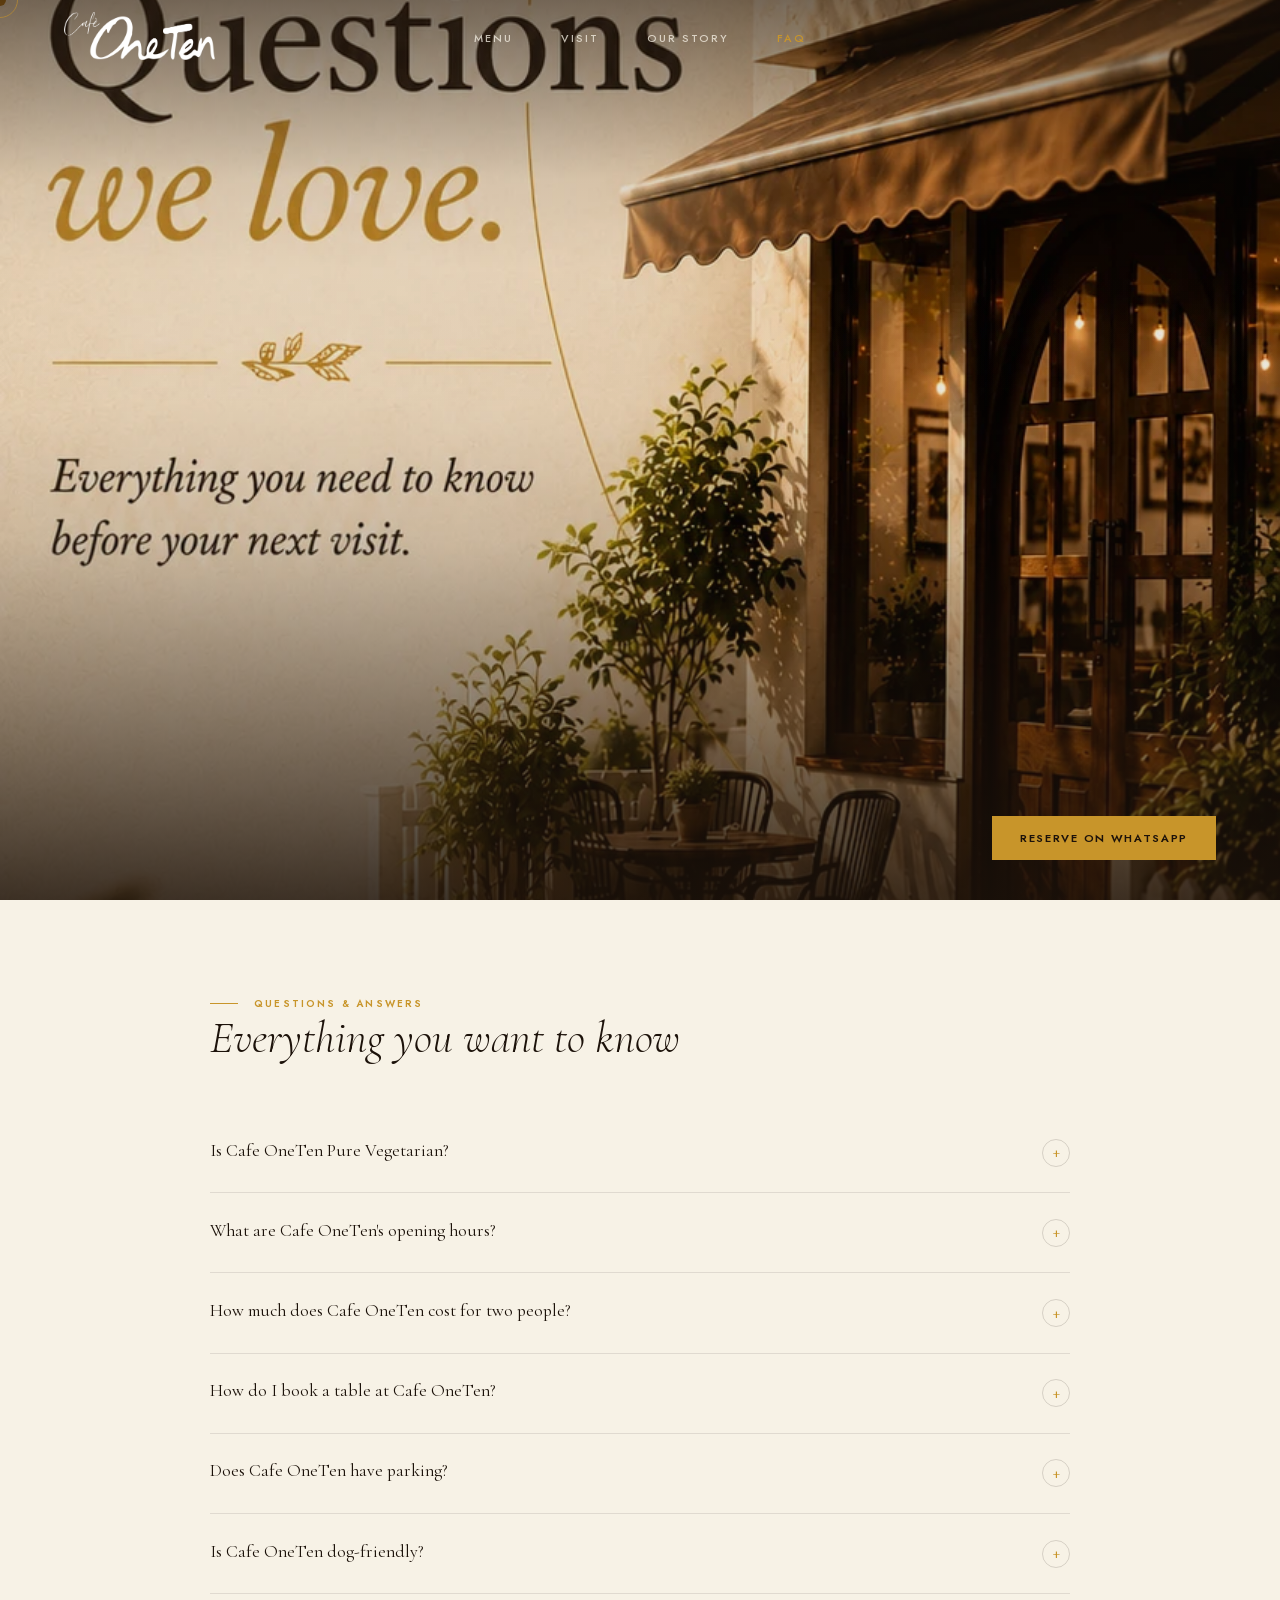
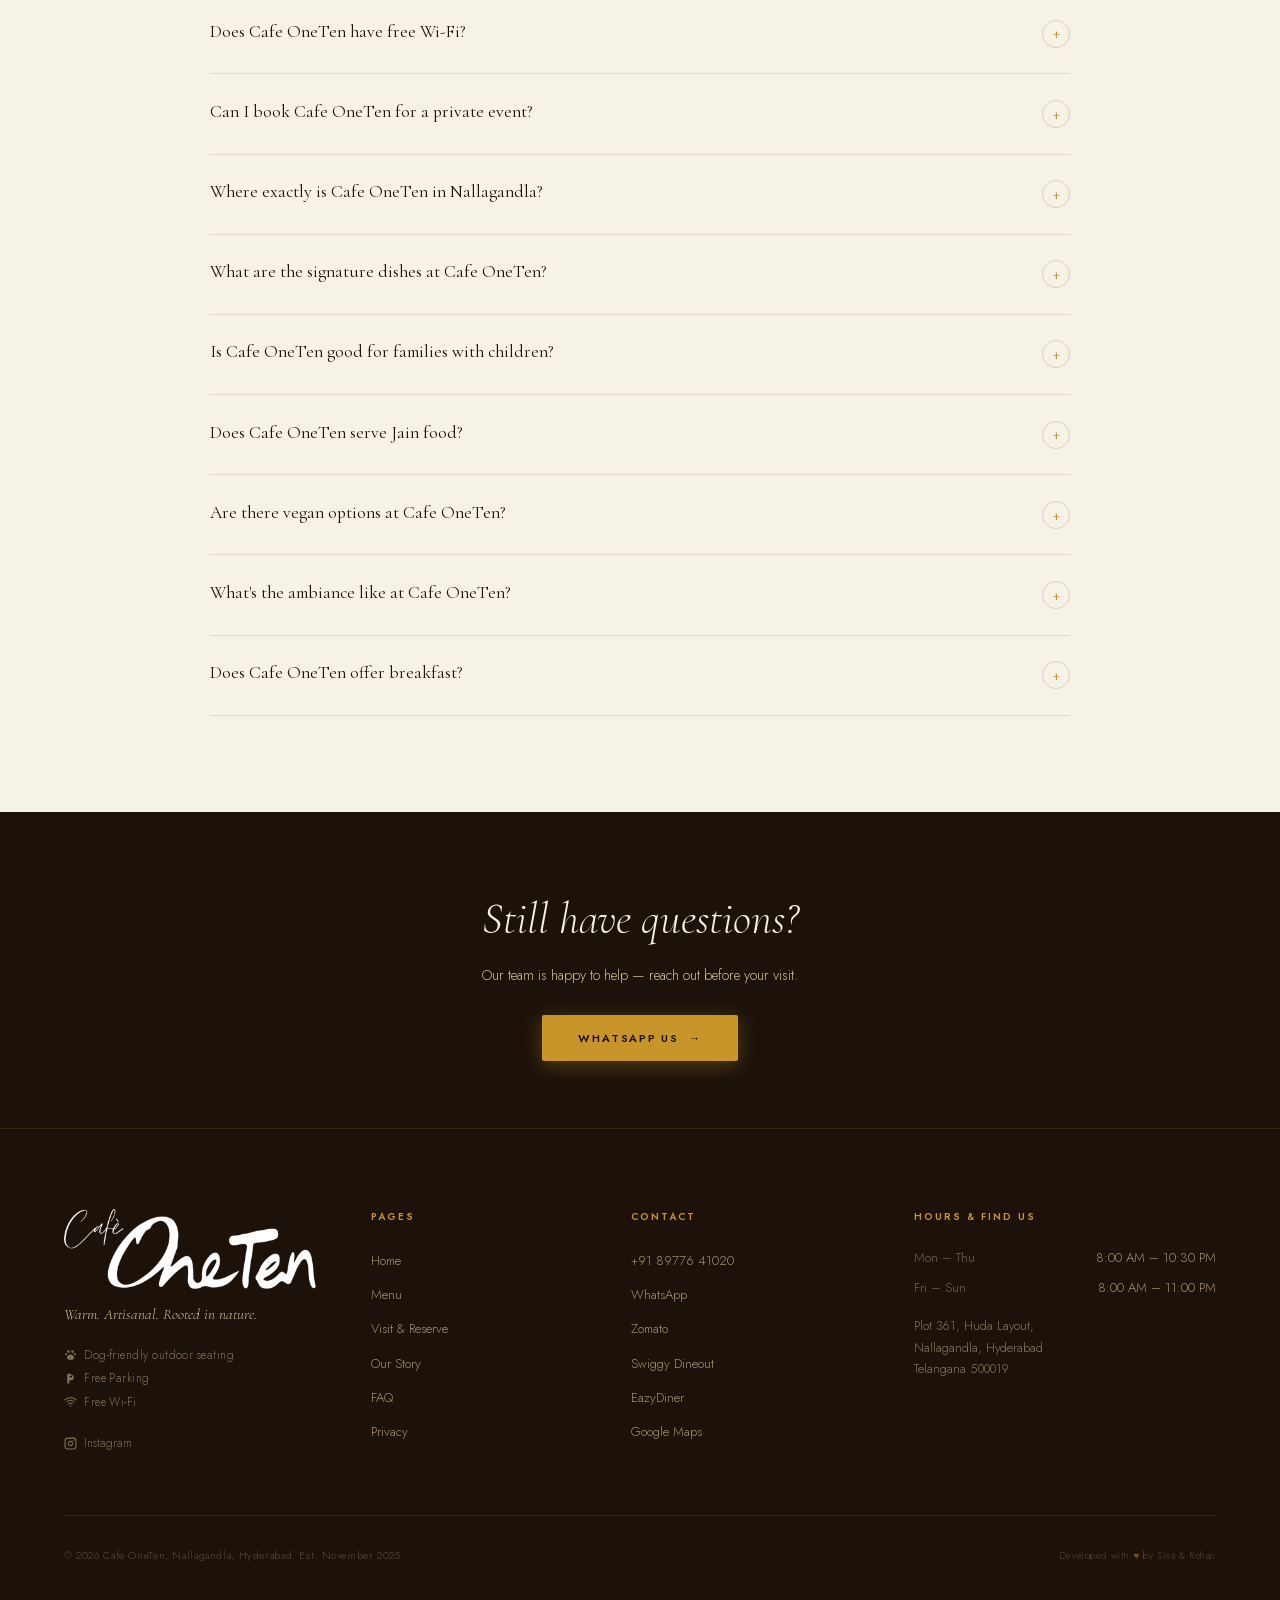
==== commit 804ea414: "feat: update hero images, remove night slide, and drop menu prices - Replace all hero images (home, " ====
--- a/faq/index.html
+++ b/faq/index.html
@@ -36,7 +36,8 @@
   <link rel="preload" as="font" type="font/woff2" href="/fonts/jost-300.woff2" crossorigin />
   <link rel="preload" as="image" media="(max-width: 767px)" href="/img/heroes/faq-hero-mobile.webp" fetchpriority="high" />
   <link rel="preload" as="image" media="(min-width: 768px)" href="/img/heroes/faq-hero-desktop.webp" fetchpriority="high" />
-  <link rel="stylesheet" href="/css/style.css" />
+  <link rel="preload" href="/css/style.css" as="style" onload="this.onload=null;this.rel='stylesheet'">
+  <noscript><link rel="stylesheet" href="/css/style.css"></noscript>
   <script type="application/ld+json">
   {
     "@context": "https://schema.org",
@@ -152,7 +153,7 @@
         "name": "What's the ambiance like at Cafe OneTen?",
         "acceptedAnswer": {
           "@type": "Answer",
-          "text": "Cafe OneTen has three floors of botanical-themed dining: warm interior spaces with petal pendant lamps, a candlelit ambient floor, and a glass-roofed rooftop terrace surrounded by plants. The space is designed for both casual coffee and special-occasion dinners."
+          "text": "Cafe OneTen has two floors of botanical-themed dining: warm interior spaces with petal pendant lamps, a candlelit ambient floor, and a glass-roofed rooftop terrace surrounded by plants. The space is designed for both casual coffee and special-occasion dinners."
         }
       },
       {
@@ -204,7 +205,7 @@
 <div class="cursor-ring" id="cursorRing"></div>
 
 <nav id="nav">
-  <a href="/" class="nav-logo">OneTen</a>
+  <a href="/" class="nav-logo"><img src="/img/logo/oneten-white-logo.webp" alt="Cafe OneTen" height="40" width="40"></a>
   <ul class="nav-links">
     <li><a href="/menu">Menu</a></li>
     <li><a href="/visit">Visit</a></li>
@@ -252,12 +253,12 @@
 
     <div class="faq-item reveal" style="transition-delay:.15s">
       <button class="faq-question">
-        Is Cafe OneTen pure vegetarian?
-        <span class="faq-toggle" aria-hidden="true">+</span>
-      </button>
-      <div class="faq-answer" role="region">
-        <div class="faq-answer-inner">
-          <p>Yes. Cafe OneTen is 100% vegetarian. Dairy and eggs are used in many preparations including pastas, desserts, and French toast. Jain and vegan options are available on request — please mention dietary preferences when booking.</p>
+        Is Cafe OneTen Pure Vegetarian?
+        <span class="faq-toggle" aria-hidden="true">+</span>
+      </button>
+      <div class="faq-answer" role="region">
+        <div class="faq-answer-inner">
+          <p>No. Though we don't serve meat and are mainly vegetarian focused, OneTen's menu includes Eggs and Dairy.</p>
         </div>
       </div>
     </div>
@@ -269,7 +270,7 @@
       </button>
       <div class="faq-answer" role="region">
         <div class="faq-answer-inner">
-          <p>Cafe OneTen is open daily from 8:00 AM. We close at 10:30 PM Monday through Thursday, and 11:00 PM Friday through Sunday. Breakfast is served from 8 AM, lunch from 12 PM, and dinner from 6 PM.</p>
+          <p>Cafe OneTen is open daily from 8:00 AM. We close at 10:30 PM Monday through Thursday, and 11:00 PM Friday through Sunday. Our Breakfast Menu is served from 8 AM – 12:00 PM only.</p>
         </div>
       </div>
     </div>
@@ -281,7 +282,7 @@
       </button>
       <div class="faq-answer" role="region">
         <div class="faq-answer-inner">
-          <p>The average cost for two people at Cafe OneTen is approximately ₹1,300, which includes a main course, beverage, and dessert. Light eaters might spend ₹800–₹1,000, while those ordering wine or multiple items could spend ₹1,500–₹2,000.</p>
+          <p>The average cost for two people at Cafe OneTen is approximately ₹1,300.</p>
         </div>
       </div>
     </div>
@@ -293,7 +294,7 @@
       </button>
       <div class="faq-answer" role="region">
         <div class="faq-answer-inner">
-          <p>Reservations are recommended, especially for rooftop seating on weekends. Book via <a href="https://wa.me/918977641020?text=Hi%2C%20I%27d%20like%20to%20reserve%20a%20table%20at%20Cafe%20OneTen.%20Date%3A%20%5B%5D%20%7C%20Time%3A%20%5B%5D%20%7C%20Guests%3A%20%5B%5D" target="_blank" rel="noopener noreferrer">WhatsApp at +91 89776 41020</a> (fastest), or through <a href="https://www.zomato.com/hyderabad/oneten-nallagandla/book" target="_blank" rel="noopener noreferrer">Zomato</a>, <a href="https://www.swiggy.com/restaurants/oneten-nallagandla-beeramguda-hyderabad-1320827/dineout" target="_blank" rel="noopener noreferrer">Swiggy Dineout</a>, or <a href="https://www.eazydiner.com/hyderabad/oneten-nallagandla-hyderabad-712052" target="_blank" rel="noopener noreferrer">EazyDiner</a>.</p>
+          <p>Reservations are recommended, especially for the weekends. Book through District, Dineout, or <a href="https://www.eazydiner.com/hyderabad/oneten-nallagandla-hyderabad-712052" target="_blank" rel="noopener noreferrer">EazyDiner</a>.</p>
         </div>
       </div>
     </div>
@@ -341,7 +342,7 @@
       </button>
       <div class="faq-answer" role="region">
         <div class="faq-answer-inner">
-          <p>Yes. The rooftop and individual floors can be reserved for private events including birthdays, anniversaries, and small gatherings. Contact us on <a href="https://wa.me/918977641020" target="_blank" rel="noopener noreferrer">WhatsApp at +91 89776 41020</a> for availability and pricing.</p>
+          <p>Yes. Specific tables or the entire area can be reserved for private events including birthdays, anniversaries, and small gatherings. Contact us on <a href="https://wa.me/918977641020" target="_blank" rel="noopener noreferrer">WhatsApp at +91 89776 41020</a> or walk in and talk to our manager for availability and pricing.</p>
         </div>
       </div>
     </div>
@@ -353,7 +354,7 @@
       </button>
       <div class="faq-answer" role="region">
         <div class="faq-answer-inner">
-          <p>Cafe OneTen is at F884+35R, HUDA Layout, Nallagandla, Hyderabad 500019. The cafe is easily reachable from Tellapur, Gachibowli, and Lingampally.</p>
+          <p>Cafe OneTen is at F884+35R, HUDA Layout, Nallagandla, Hyderabad 500019. The cafe is easily reachable from Tellapur, Gachibowli, and Lingampally. Search us on Google and directions will be available.</p>
         </div>
       </div>
     </div>
@@ -365,7 +366,7 @@
       </button>
       <div class="faq-answer" role="region">
         <div class="faq-answer-inner">
-          <p>Our signature dishes include the Deconstructed Tiramisu, Creamy Cajun Pasta, Wood-Fired Paneer and Spinach Pizza, French Toast, and Chocolate Strawberries.</p>
+          <p>Our signature dishes include the Deconstructed Tiramisu, our in-house puff base or 00 Italian base pizzas, all our curated rice bowls, our take on onion rings using zucchini — we call them Zucchini Zings.</p>
         </div>
       </div>
     </div>
@@ -377,7 +378,7 @@
       </button>
       <div class="faq-answer" role="region">
         <div class="faq-answer-inner">
-          <p>Yes. Cafe OneTen welcomes families. The vegetarian menu has plenty of kid-friendly options like pizzas, pastas, and desserts. High chairs are available on request.</p>
+          <p>Yes. Cafe OneTen's customers are primarily families from the surrounding neighbourhood. Our menu has plenty of kid-friendly options like pizzas, pastas, and desserts. High chairs are available on request.</p>
         </div>
       </div>
     </div>
@@ -389,7 +390,7 @@
       </button>
       <div class="faq-answer" role="region">
         <div class="faq-answer-inner">
-          <p>Yes. Jain preparations (without onion or garlic) are available on request. Please inform staff when ordering.</p>
+          <p>Yes. Jain preparations (without onion or garlic) are available on request for certain items on the menu. Please inform staff when ordering and they'll assist you.</p>
         </div>
       </div>
     </div>
@@ -401,7 +402,7 @@
       </button>
       <div class="faq-answer" role="region">
         <div class="faq-answer-inner">
-          <p>Yes. Vegan options are available on request. Several dishes can be modified without dairy or eggs — please ask staff for recommendations.</p>
+          <p>Yes. Vegan options are available on request. Several dishes can be modified without dairy — please ask our staff for recommendations.</p>
         </div>
       </div>
     </div>
@@ -413,7 +414,7 @@
       </button>
       <div class="faq-answer" role="region">
         <div class="faq-answer-inner">
-          <p>Cafe OneTen has three floors of botanical-themed dining: warm interior spaces with petal pendant lamps, a candlelit ambient floor, and a glass-roofed rooftop terrace surrounded by plants. The space is designed for both casual coffee and special-occasion dinners.</p>
+          <p>Cafe OneTen has two floors for dining. Warm interior spaces, a mood lit ambient indoor seating and a glass-roofed gazebo surrounded by plants.</p>
         </div>
       </div>
     </div>
@@ -425,7 +426,7 @@
       </button>
       <div class="faq-answer" role="region">
         <div class="faq-answer-inner">
-          <p>Yes. Breakfast is served daily from 8:00 AM, featuring artisanal coffee, French toast, pastries, and continental breakfast options.</p>
+          <p>Yes. Breakfast is served daily from 8:00 AM to 12:00 PM, featuring artisanal coffee, Smoothie Bowls and continental breakfast options.</p>
         </div>
       </div>
     </div>
@@ -444,10 +445,10 @@
 <footer>
   <div class="footer-top">
     <div class="footer-brand">
-      <span class="wordmark">OneTen</span>
+      <img class="wordmark" src="/img/logo/oneten-white-logo.webp" alt="Cafe OneTen" height="64" width="64">
       <span class="tagline">Warm. Artisanal. Rooted in nature.</span>
       <div class="footer-amenities">
-        <span class="footer-amenity"><svg xmlns="http://www.w3.org/2000/svg" viewBox="0 0 24 24" fill="currentColor" aria-hidden="true"><path d="M8.35 2.4a2.4 2.4 0 1 0 0 4.8 2.4 2.4 0 0 0 0-4.8zm7.3 0a2.4 2.4 0 1 0 0 4.8 2.4 2.4 0 0 0 0-4.8zM3.9 7.6a1.9 1.9 0 1 0 0 3.8 1.9 1.9 0 0 0 0-3.8zm16.2 0a1.9 1.9 0 1 0 0 3.8 1.9 1.9 0 0 0 0-3.8zM12 10c-3.2 0-6.5 2.5-6.5 5.8 0 1.7 1 3.1 2.5 3.8.6.3 1.2.4 2 .4h4c.8 0 1.4-.1 2-.4 1.5-.7 2.5-2.1 2.5-3.8C18.5 12.5 15.2 10 12 10z"/></svg> Dog-friendly</span>
+        <span class="footer-amenity"><svg xmlns="http://www.w3.org/2000/svg" viewBox="0 0 24 24" fill="currentColor" aria-hidden="true"><path d="M8.35 2.4a2.4 2.4 0 1 0 0 4.8 2.4 2.4 0 0 0 0-4.8zm7.3 0a2.4 2.4 0 1 0 0 4.8 2.4 2.4 0 0 0 0-4.8zM3.9 7.6a1.9 1.9 0 1 0 0 3.8 1.9 1.9 0 0 0 0-3.8zm16.2 0a1.9 1.9 0 1 0 0 3.8 1.9 1.9 0 0 0 0-3.8zM12 10c-3.2 0-6.5 2.5-6.5 5.8 0 1.7 1 3.1 2.5 3.8.6.3 1.2.4 2 .4h4c.8 0 1.4-.1 2-.4 1.5-.7 2.5-2.1 2.5-3.8C18.5 12.5 15.2 10 12 10z"/></svg> Dog-friendly outdoor seating</span>
         <span class="footer-amenity"><svg xmlns="http://www.w3.org/2000/svg" viewBox="0 0 24 24" fill="currentColor" aria-hidden="true"><path d="M13 3H6v18h4v-6h3a5 5 0 0 0 0-10zm0 6H10V7h3a2 2 0 0 1 0 4z"/></svg> Free Parking</span>
         <span class="footer-amenity"><svg xmlns="http://www.w3.org/2000/svg" viewBox="0 0 24 24" fill="none" stroke="currentColor" stroke-width="2" stroke-linecap="round" aria-hidden="true"><path d="M5 12.55a11 11 0 0 1 14.08 0"/><path d="M1.42 9a16 16 0 0 1 21.16 0"/><path d="M8.53 16.11a6 6 0 0 1 6.95 0"/><circle cx="12" cy="20" r=".5" fill="currentColor"/></svg> Free Wi-Fi</span>
       </div>
@@ -492,7 +493,7 @@
   </div>
   <hr class="footer-divider" />
   <div class="footer-bottom">
-    <span class="footer-copy">© 2026 Cafe OneTen, Nallagandla, Hyderabad. All Vegetarian · Est. November 2025</span>
+    <span class="footer-copy">© 2026 Cafe OneTen, Nallagandla, Hyderabad. Est. November 2025</span>
     <a class="footer-credit" href="https://wa.me/917893746635" target="_blank" rel="noopener noreferrer">Developed with <span class="credit-heart">♥</span> by Siva &amp; Rohan</a>
   </div>
   <script type="application/ld+json">
--- a/css/style.css
+++ b/css/style.css
@@ -82,15 +82,18 @@
   box-shadow: 0 2px 24px rgba(28,18,10,0.3);
 }
 .nav-logo {
-  font-family: var(--font-script);
-  font-size: 1.9rem;
-  color: var(--gold);
   text-decoration: none;
-  letter-spacing: .5px;
-  transition: color 0.3s;
   justify-self: start;
-}
-.nav-logo:hover { color: var(--gold-light); }
+  display: flex;
+  align-items: center;
+  transition: opacity 0.3s;
+}
+.nav-logo img {
+  height: 48px;
+  width: auto;
+  display: block;
+}
+.nav-logo:hover { opacity: 0.8; }
 .nav-links {
   display: flex; align-items: center; gap: 3rem;
   list-style: none;
@@ -1308,10 +1311,10 @@
   gap: 4vw; margin-bottom: 4rem;
 }
 .footer-brand .wordmark {
-  font-family: var(--font-script);
-  font-size: 3rem;
-  color: var(--cream);
-  display: block; margin-bottom: .5rem;
+  display: block;
+  height: 80px;
+  width: auto;
+  margin-bottom: .8rem;
 }
 .footer-brand .tagline {
   font-family: var(--font-serif);
--- a/css/style.css
+++ b/css/style.css
@@ -82,15 +82,18 @@
   box-shadow: 0 2px 24px rgba(28,18,10,0.3);
 }
 .nav-logo {
-  font-family: var(--font-script);
-  font-size: 1.9rem;
-  color: var(--gold);
   text-decoration: none;
-  letter-spacing: .5px;
-  transition: color 0.3s;
   justify-self: start;
-}
-.nav-logo:hover { color: var(--gold-light); }
+  display: flex;
+  align-items: center;
+  transition: opacity 0.3s;
+}
+.nav-logo img {
+  height: 48px;
+  width: auto;
+  display: block;
+}
+.nav-logo:hover { opacity: 0.8; }
 .nav-links {
   display: flex; align-items: center; gap: 3rem;
   list-style: none;
@@ -1308,10 +1311,10 @@
   gap: 4vw; margin-bottom: 4rem;
 }
 .footer-brand .wordmark {
-  font-family: var(--font-script);
-  font-size: 3rem;
-  color: var(--cream);
-  display: block; margin-bottom: .5rem;
+  display: block;
+  height: 80px;
+  width: auto;
+  margin-bottom: .8rem;
 }
 .footer-brand .tagline {
   font-family: var(--font-serif);
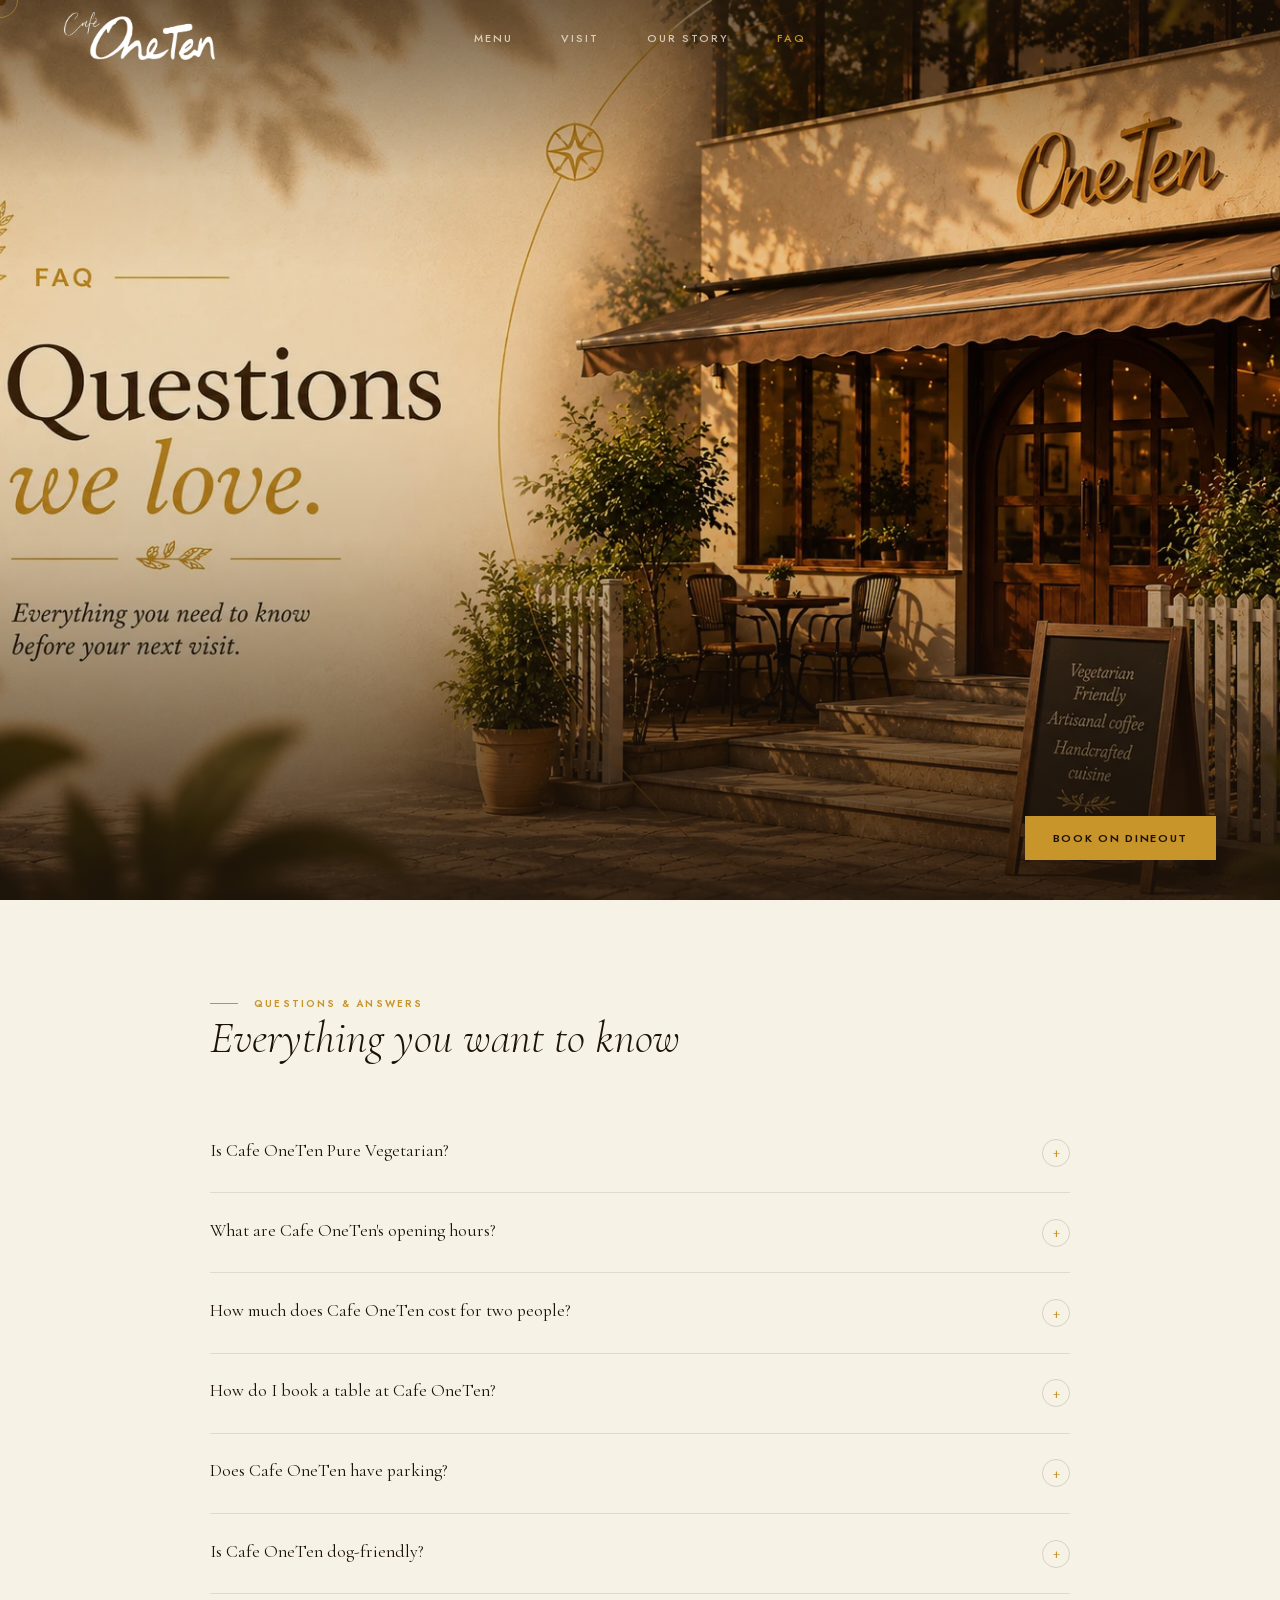
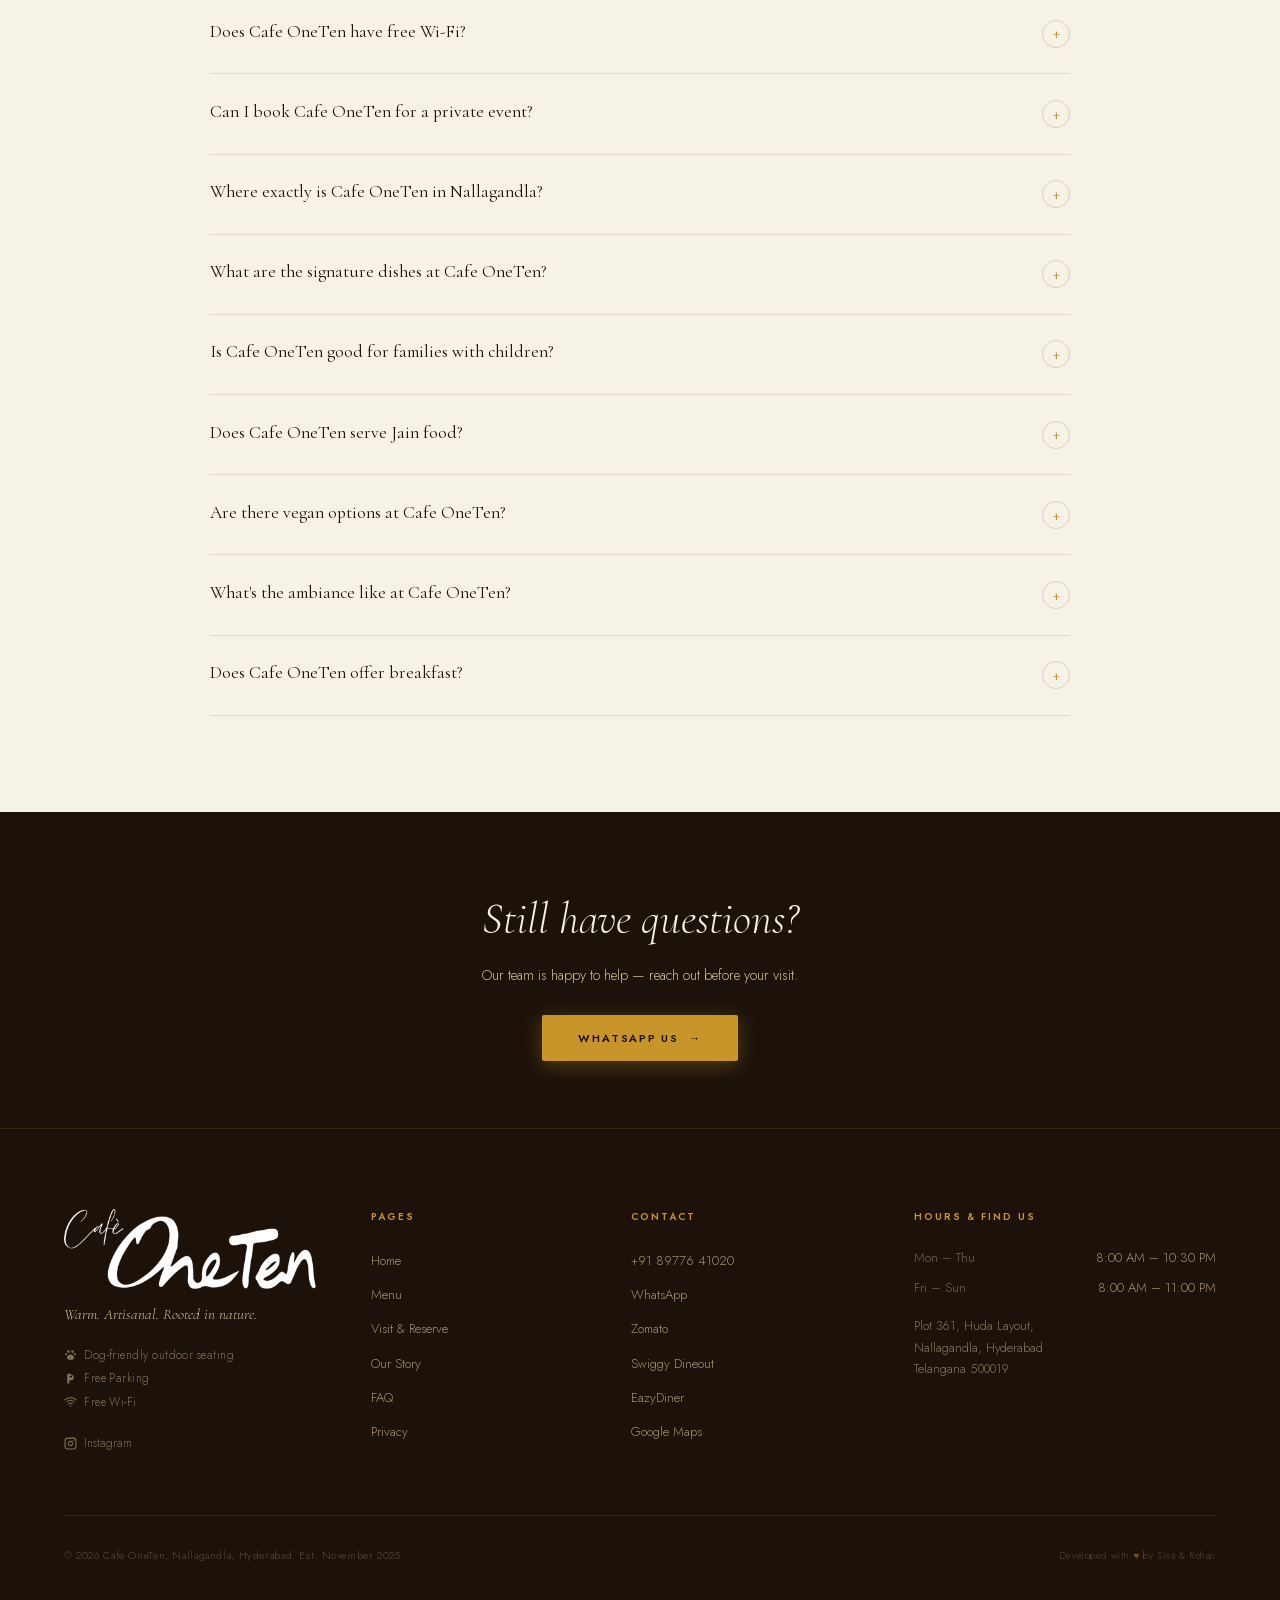
==== commit b111dbae: "fix: replace 'Reserve on WhatsApp' with 'Book on Dineout' sitewide - Remove 'Reserve a Table' button" ====
--- a/faq/index.html
+++ b/faq/index.html
@@ -224,9 +224,9 @@
   <a href="/story" class="nmm-link">Our Story</a>
   <a href="/faq"   class="nmm-link">FAQ</a>
   <div class="nmm-divider"></div>
-  <a href="https://wa.me/918977641020?text=Hi%2C%20I%27d%20like%20to%20reserve%20a%20table%20at%20Cafe%20OneTen.%20Date%3A%20%5B%5D%20%7C%20Time%3A%20%5B%5D%20%7C%20Guests%3A%20%5B%5D"
+  <a href="https://www.swiggy.com/restaurants/oneten-nallagandla-beeramguda-hyderabad-1320827/dineout"
      target="_blank" rel="noopener noreferrer"
-     class="nmm-cta">Reserve on WhatsApp</a>
+     class="nmm-cta">Book on Dineout</a>
 </div>
 
 
@@ -241,9 +241,9 @@
          decoding="sync" />
   </picture>
   <div class="page-hero-overlay"></div>
-  <a href="https://wa.me/918977641020?text=Hi%2C%20I%27d%20like%20to%20reserve%20a%20table%20at%20Cafe%20OneTen.%20Date%3A%20%5B%5D%20%7C%20Time%3A%20%5B%5D%20%7C%20Guests%3A%20%5B%5D"
+  <a href="https://www.swiggy.com/restaurants/oneten-nallagandla-beeramguda-hyderabad-1320827/dineout"
      target="_blank" rel="noopener noreferrer"
-     class="page-hero-cta">Reserve on WhatsApp</a>
+     class="page-hero-cta">Book on Dineout</a>
 </section>
 
 <section class="faq-page-section">
@@ -437,7 +437,7 @@
 <section class="menu-cta-strip reveal">
   <h2>Still have questions?</h2>
   <p>Our team is happy to help — reach out before your visit.</p>
-  <a href="https://wa.me/918977641020?text=Hi%2C%20I%27d%20like%20to%20know%20more%20about%20Cafe%20OneTen."
+  <a href="https://www.swiggy.com/restaurants/oneten-nallagandla-beeramguda-hyderabad-1320827/dineout"
      target="_blank" rel="noopener noreferrer"
      class="btn-primary">WhatsApp us &nbsp;→</a>
 </section>
@@ -521,7 +521,7 @@
 
 <div class="sticky-mobile-cta">
   <a href="tel:+918977641020" class="smcta-call" aria-label="Call Cafe OneTen">📞 Call</a>
-  <a href="https://wa.me/918977641020?text=Hi%2C%20I%27d%20like%20to%20reserve%20a%20table%20at%20Cafe%20OneTen.%20Date%3A%20%5B%5D%20%7C%20Time%3A%20%5B%5D%20%7C%20Guests%3A%20%5B%5D"
+  <a href="https://www.swiggy.com/restaurants/oneten-nallagandla-beeramguda-hyderabad-1320827/dineout"
      target="_blank" rel="noopener noreferrer"
      class="smcta-wa" aria-label="WhatsApp Cafe OneTen">💬 WhatsApp</a>
 </div>
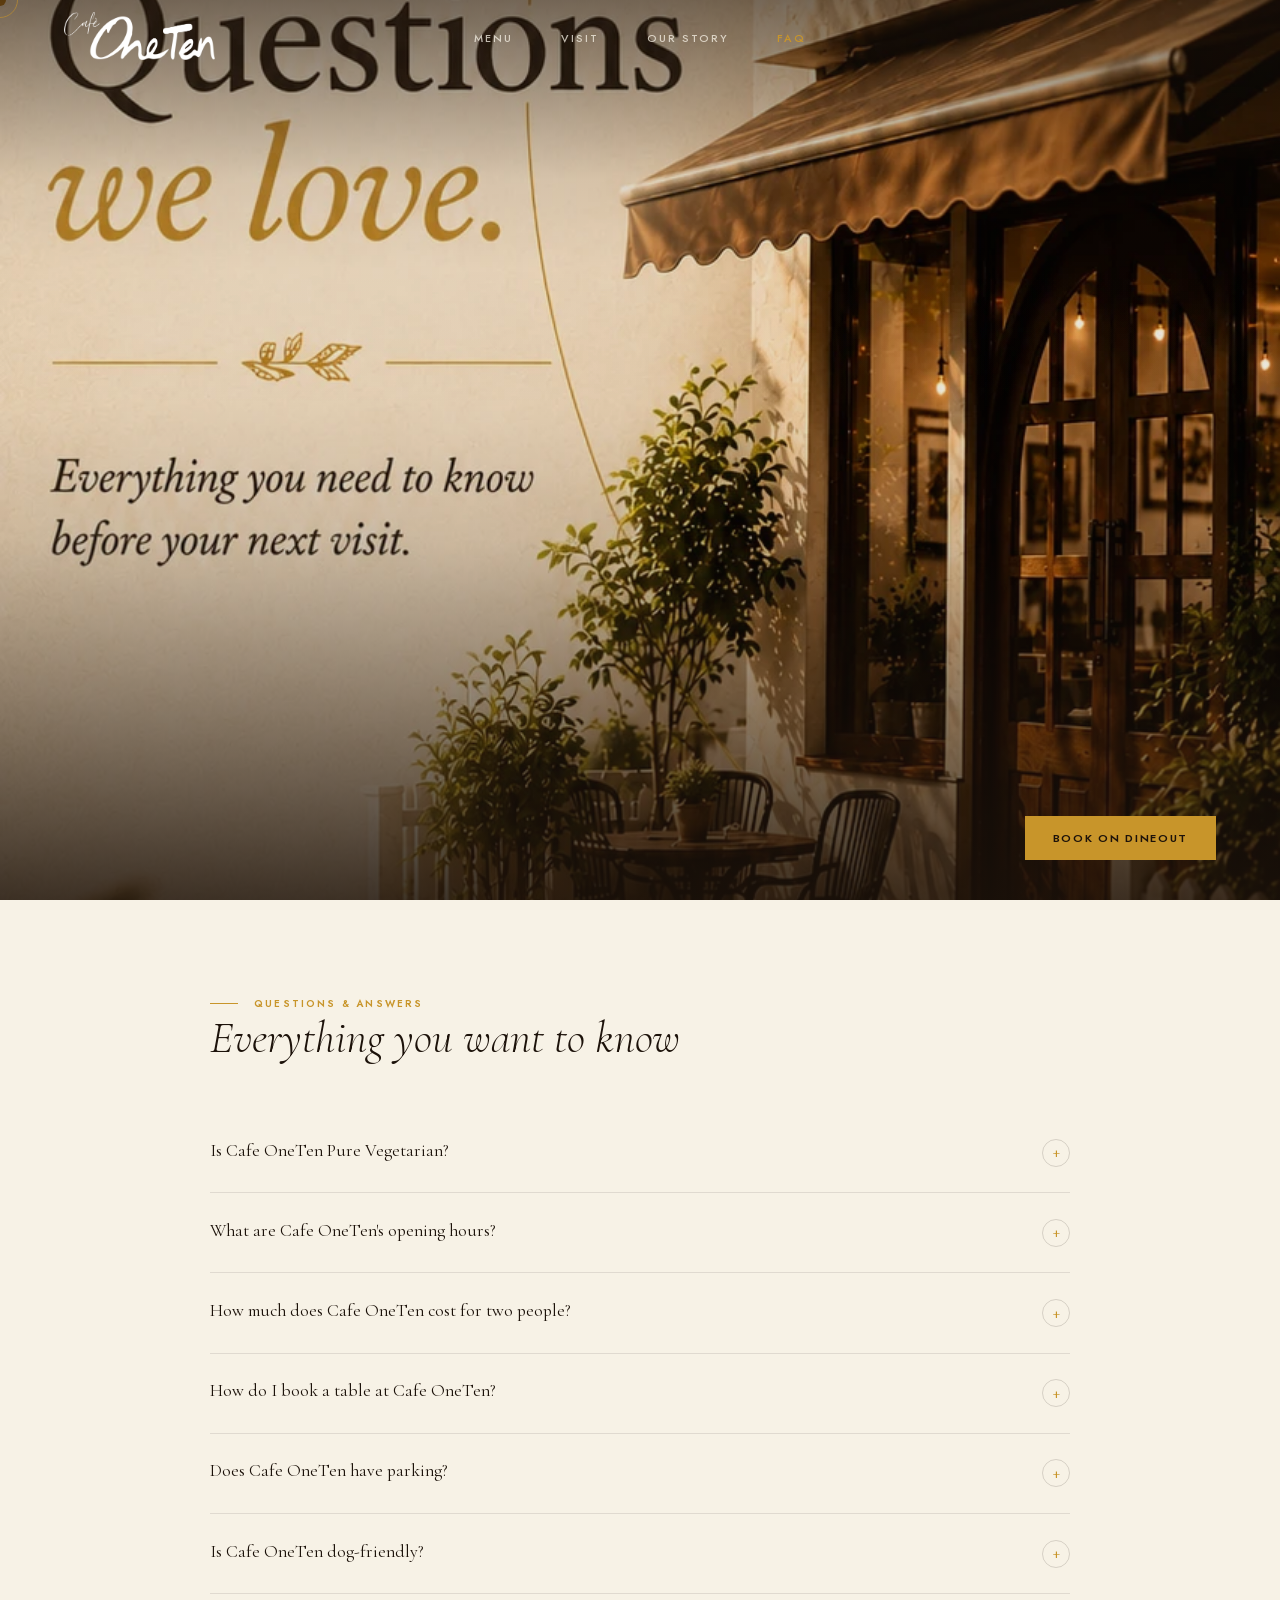
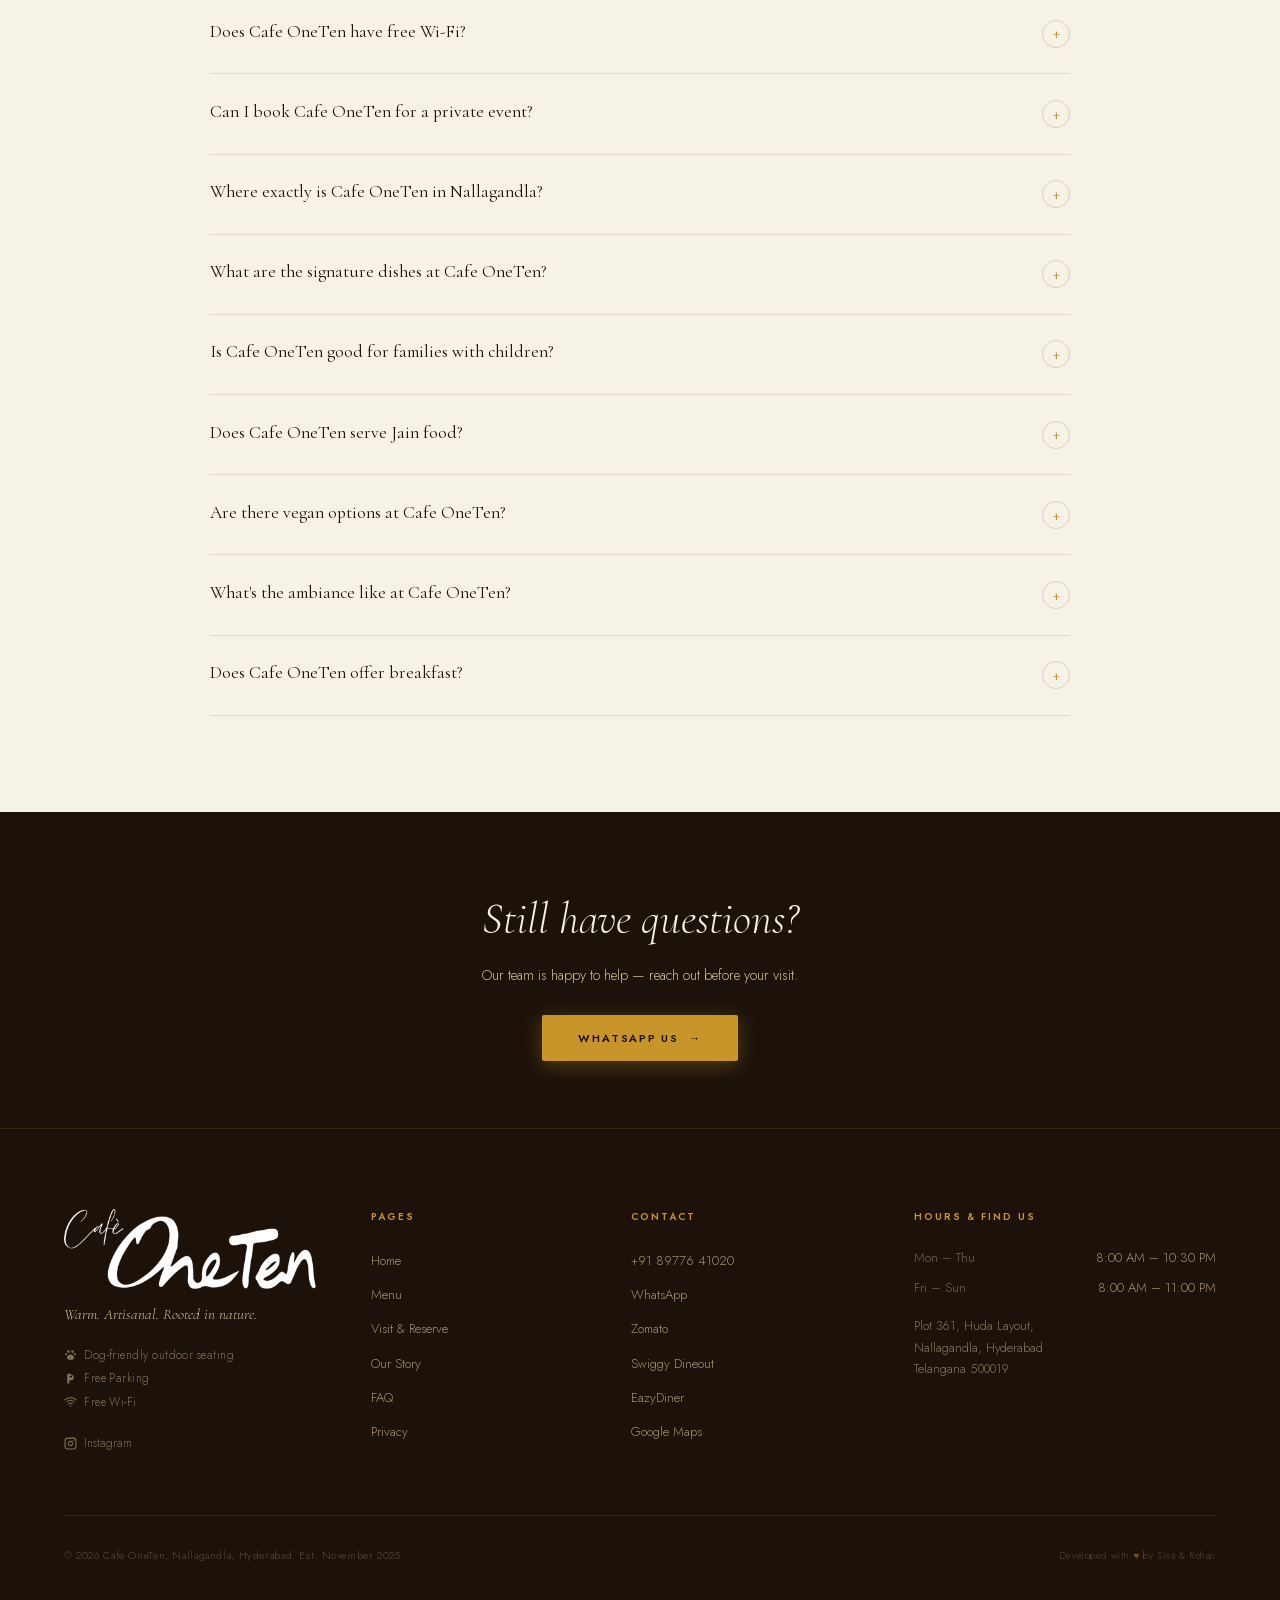
==== commit f9fc7a17: "fix: restore WhatsApp link in sticky mobile CTA bar sitewide The bottom-bar WhatsApp button was inco" ====
--- a/faq/index.html
+++ b/faq/index.html
@@ -521,7 +521,7 @@
 
 <div class="sticky-mobile-cta">
   <a href="tel:+918977641020" class="smcta-call" aria-label="Call Cafe OneTen">📞 Call</a>
-  <a href="https://www.swiggy.com/restaurants/oneten-nallagandla-beeramguda-hyderabad-1320827/dineout"
+  <a href="https://wa.me/918977641020"
      target="_blank" rel="noopener noreferrer"
      class="smcta-wa" aria-label="WhatsApp Cafe OneTen">💬 WhatsApp</a>
 </div>
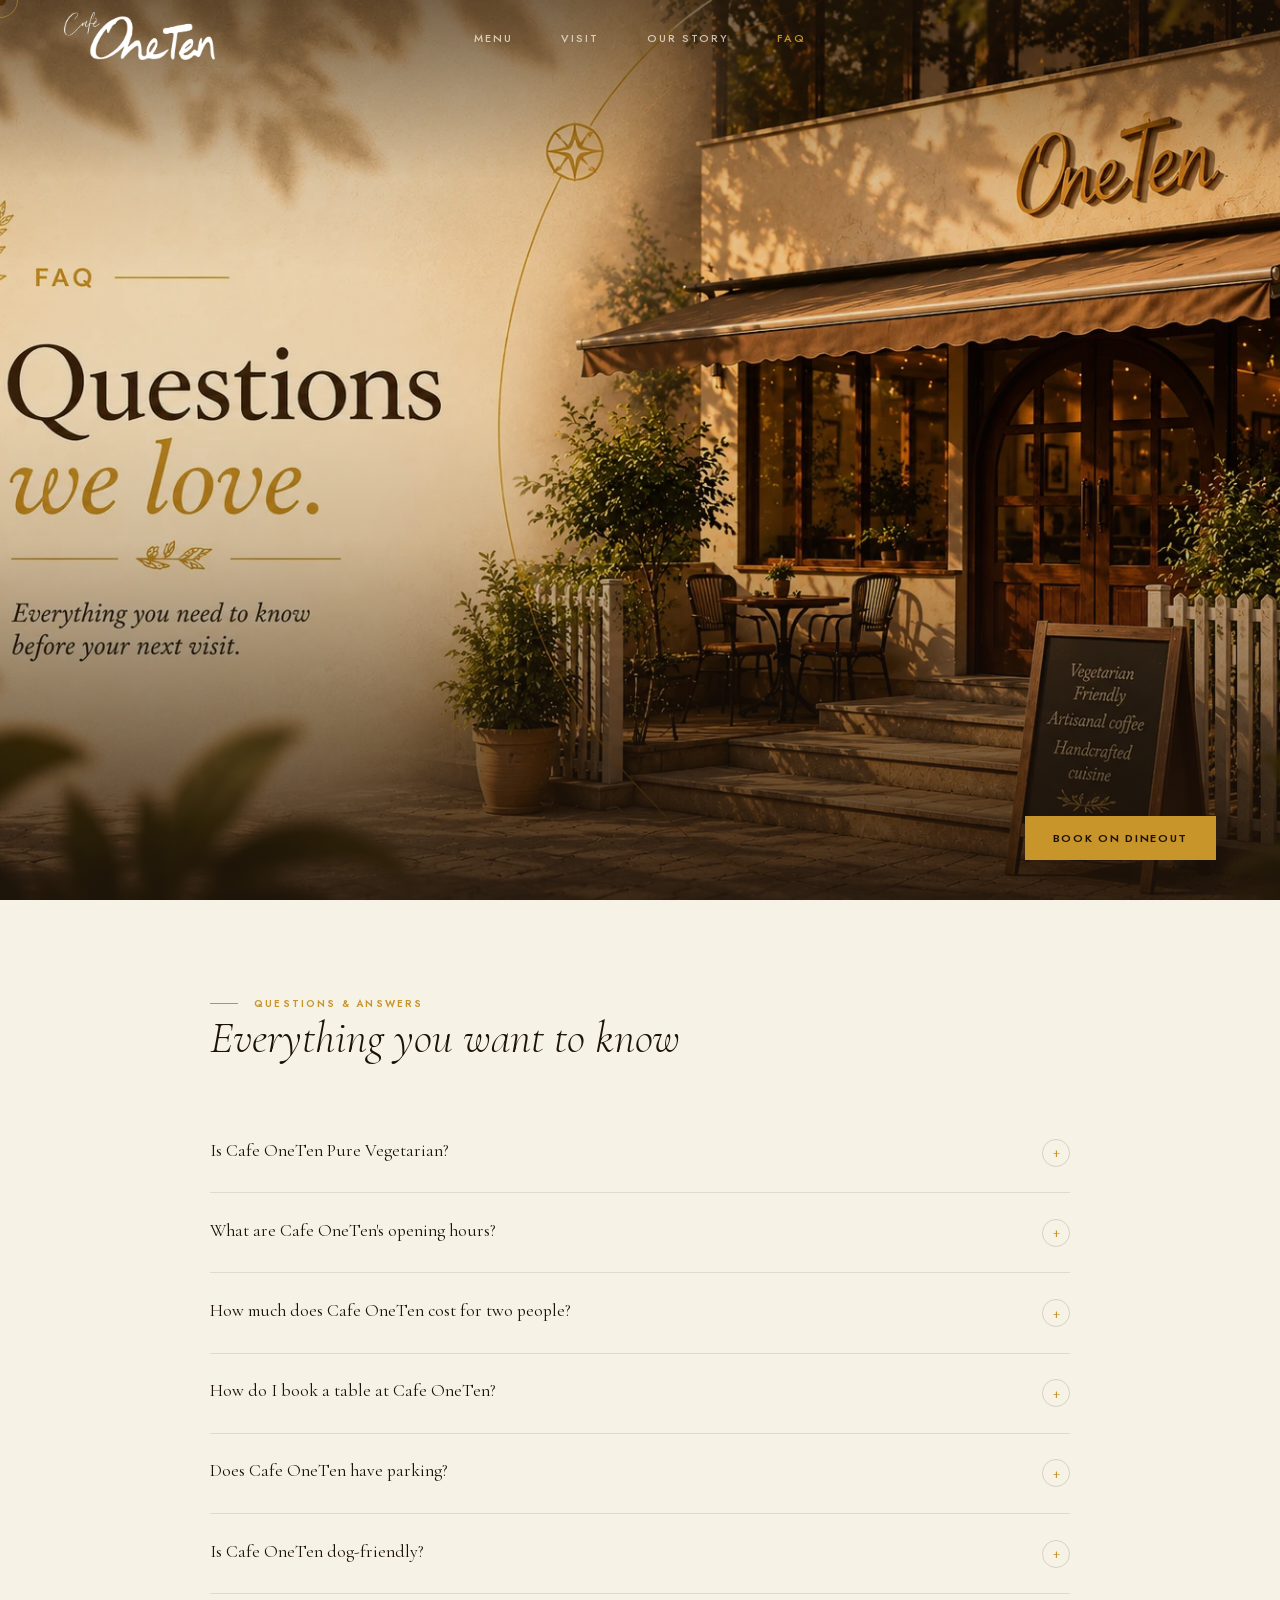
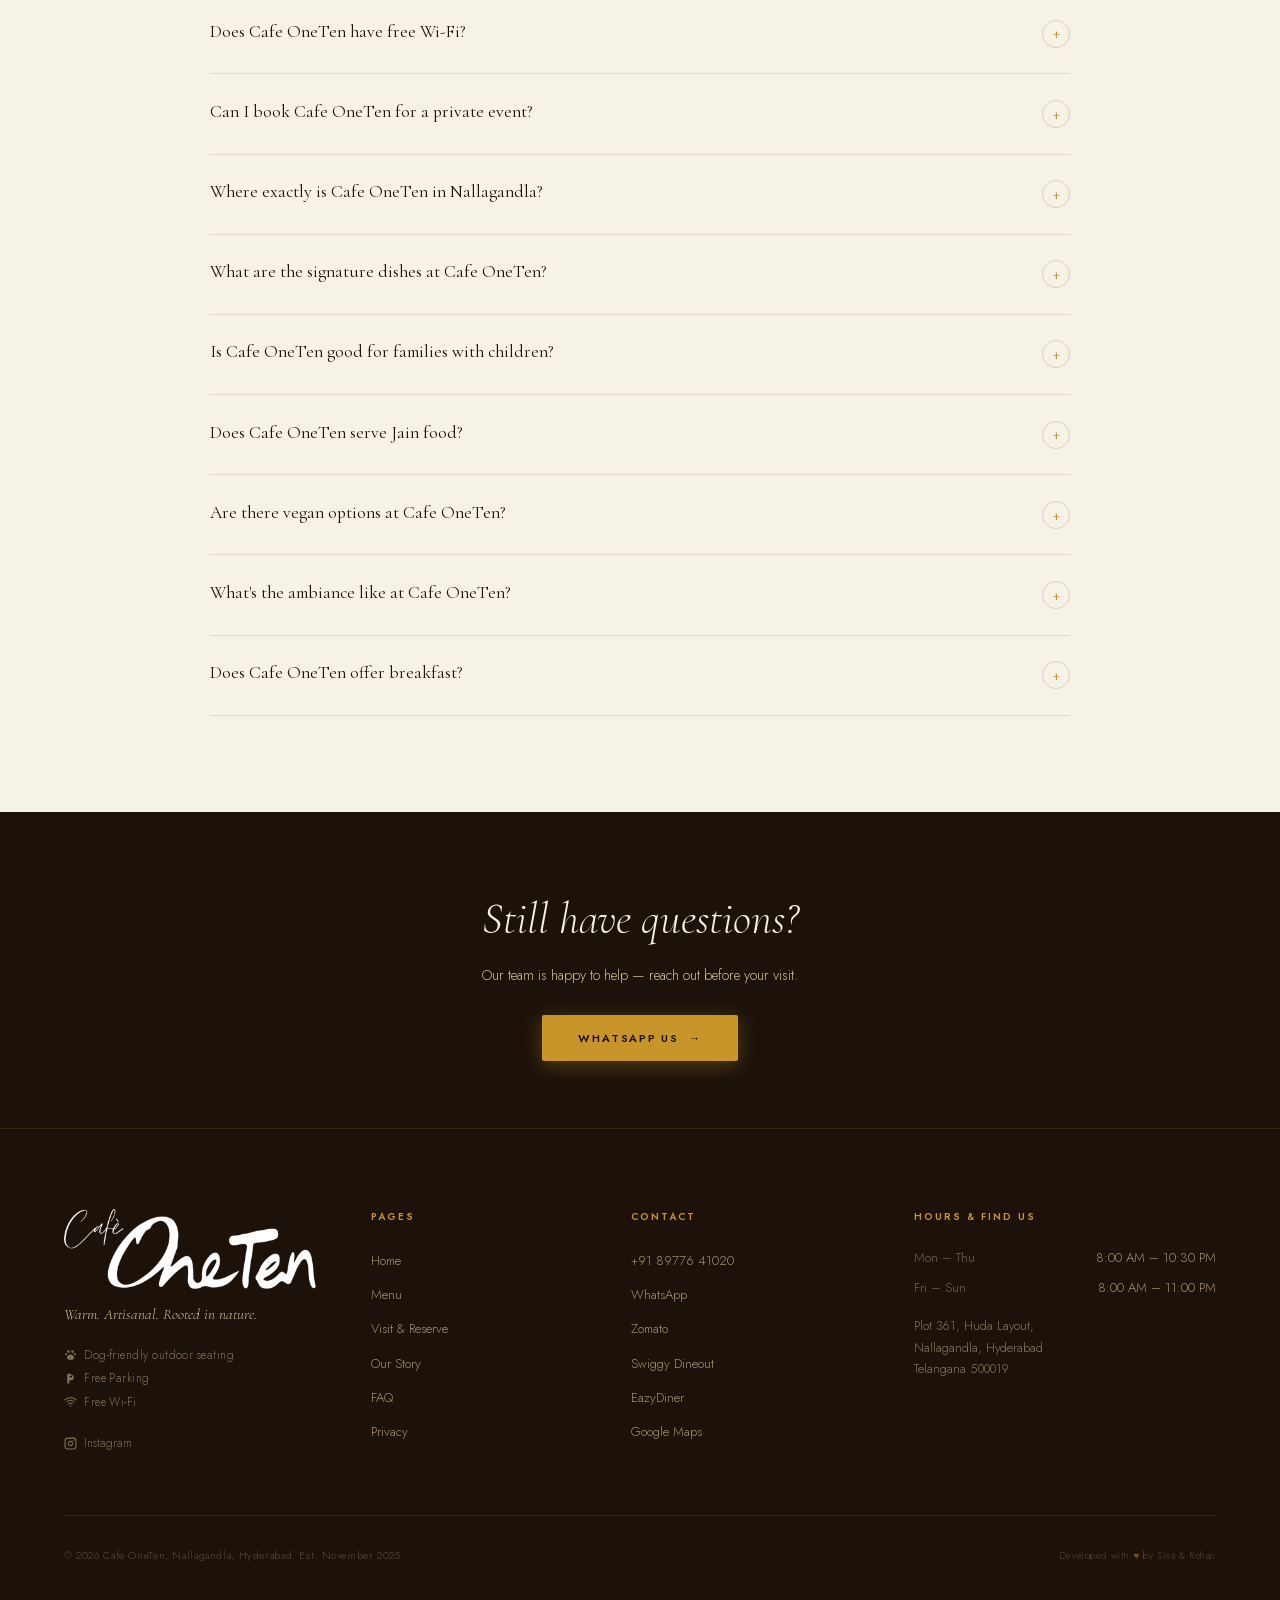
==== commit 91da1fa8: "feat(menu): refresh food/beverage menus from July 2026 PDF, add Desserts tab Rebuilds the menu viewe" ====
--- a/faq/index.html
+++ b/faq/index.html
@@ -5,7 +5,7 @@
   <meta name="viewport" content="width=device-width, initial-scale=1.0" />
   <title>Frequently Asked Questions — Cafe OneTen</title>
   <meta name="description" content="Answers to common questions about Cafe OneTen: vegetarian policy, hours, prices, reservations, parking, dog policy, private events." />
-  <link rel="canonical" href="https://cafeoneten.com/faq" />
+  <link rel="canonical" href="https://cafeoneten.com/faq/" />
   <meta name="robots" content="index, follow, max-snippet:-1, max-image-preview:large, max-video-preview:-1" />
   <meta name="theme-color" content="#1C120A" />
   <meta name="format-detection" content="telephone=yes" />
@@ -25,7 +25,7 @@
   <meta property="og:image:width" content="1200" />
   <meta property="og:image:height" content="630" />
   <meta property="og:image:alt" content="Cafe OneTen rooftop terrace, Nallagandla Hyderabad" />
-  <meta property="og:url" content="https://cafeoneten.com/faq" />
+  <meta property="og:url" content="https://cafeoneten.com/faq/" />
   <meta property="og:locale" content="en_IN" />
   <meta name="twitter:card" content="summary_large_image" />
   <meta name="twitter:title" content="Frequently Asked Questions — Cafe OneTen" />
@@ -57,7 +57,7 @@
         "name": "What are Cafe OneTen's opening hours?",
         "acceptedAnswer": {
           "@type": "Answer",
-          "text": "Cafe OneTen is open daily from 8:00 AM. We close at 10:30 PM Monday through Thursday, and 11:00 PM Friday through Sunday. Breakfast is served from 8 AM, lunch from 12 PM, and dinner from 6 PM."
+          "text": "Cafe OneTen is open daily from 8:00 AM. We close at 10:30 PM Monday through Thursday, and 11:00 PM Friday through Sunday. The Breakfast Menu is served 8 AM to 5 PM Monday through Thursday, and 8 AM to 1 PM Friday through Sunday."
         }
       },
       {
@@ -161,7 +161,7 @@
         "name": "Does Cafe OneTen offer breakfast?",
         "acceptedAnswer": {
           "@type": "Answer",
-          "text": "Yes. Breakfast is served daily from 8:00 AM, featuring artisanal coffee, French toast, pastries, and continental breakfast options."
+          "text": "Yes. Breakfast is served from 8 AM to 5 PM Monday through Thursday, and 8 AM to 1 PM Friday through Sunday, featuring artisanal coffee, French toast, pancakes, waffles and shakshouka."
         }
       }
     ]
@@ -173,7 +173,7 @@
     "@type": "BreadcrumbList",
     "itemListElement": [
       { "@type": "ListItem", "position": 1, "name": "Home", "item": "https://cafeoneten.com/" },
-      { "@type": "ListItem", "position": 2, "name": "FAQ", "item": "https://cafeoneten.com/faq" }
+      { "@type": "ListItem", "position": 2, "name": "FAQ", "item": "https://cafeoneten.com/faq/" }
     ]
   }
   </script>
@@ -207,10 +207,10 @@
 <nav id="nav">
   <a href="/" class="nav-logo"><img src="/img/logo/oneten-white-logo.webp" alt="Cafe OneTen" height="40" width="40"></a>
   <ul class="nav-links">
-    <li><a href="/menu">Menu</a></li>
-    <li><a href="/visit">Visit</a></li>
-    <li><a href="/story">Our Story</a></li>
-    <li><a href="/faq" class="active">FAQ</a></li>
+    <li><a href="/menu/">Menu</a></li>
+    <li><a href="/visit/">Visit</a></li>
+    <li><a href="/story/">Our Story</a></li>
+    <li><a href="/faq/" class="active">FAQ</a></li>
   </ul>
   <button class="nav-hamburger" id="navHamburger" aria-label="Open navigation" aria-expanded="false">
     <span></span><span></span><span></span>
@@ -219,10 +219,10 @@
 
 <div class="nav-mobile-menu" id="navMobileMenu" aria-hidden="true">
   <div class="nmm-label">Navigate</div>
-  <a href="/menu"  class="nmm-link">Menu</a>
-  <a href="/visit" class="nmm-link">Visit</a>
-  <a href="/story" class="nmm-link">Our Story</a>
-  <a href="/faq"   class="nmm-link">FAQ</a>
+  <a href="/menu/"  class="nmm-link">Menu</a>
+  <a href="/visit/" class="nmm-link">Visit</a>
+  <a href="/story/" class="nmm-link">Our Story</a>
+  <a href="/faq/"   class="nmm-link">FAQ</a>
   <div class="nmm-divider"></div>
   <a href="https://www.swiggy.com/restaurants/oneten-nallagandla-beeramguda-hyderabad-1320827/dineout"
      target="_blank" rel="noopener noreferrer"
@@ -270,7 +270,7 @@
       </button>
       <div class="faq-answer" role="region">
         <div class="faq-answer-inner">
-          <p>Cafe OneTen is open daily from 8:00 AM. We close at 10:30 PM Monday through Thursday, and 11:00 PM Friday through Sunday. Our Breakfast Menu is served from 8 AM – 12:00 PM only.</p>
+          <p>Cafe OneTen is open daily from 8:00 AM. We close at 10:30 PM Monday through Thursday, and 11:00 PM Friday through Sunday. Our Breakfast Menu is served 8 AM – 5 PM Monday through Thursday, and 8 AM – 1 PM Friday through Sunday.</p>
         </div>
       </div>
     </div>
@@ -426,7 +426,7 @@
       </button>
       <div class="faq-answer" role="region">
         <div class="faq-answer-inner">
-          <p>Yes. Breakfast is served daily from 8:00 AM to 12:00 PM, featuring artisanal coffee, Smoothie Bowls and continental breakfast options.</p>
+          <p>Yes. Breakfast is served from 8 AM to 5 PM Monday through Thursday, and 8 AM to 1 PM Friday through Sunday, featuring artisanal coffee, smoothie bowls, French toast, pancakes and shakshouka.</p>
         </div>
       </div>
     </div>
@@ -460,11 +460,11 @@
       <div class="footer-col-title">Pages</div>
       <ul class="footer-links">
         <li><a href="/">Home</a></li>
-        <li><a href="/menu">Menu</a></li>
-        <li><a href="/visit">Visit &amp; Reserve</a></li>
-        <li><a href="/story">Our Story</a></li>
-        <li><a href="/faq">FAQ</a></li>
-        <li><a href="/privacy">Privacy</a></li>
+        <li><a href="/menu/">Menu</a></li>
+        <li><a href="/visit/">Visit &amp; Reserve</a></li>
+        <li><a href="/story/">Our Story</a></li>
+        <li><a href="/faq/">FAQ</a></li>
+        <li><a href="/privacy/">Privacy</a></li>
       </ul>
     </div>
     <div>
--- a/css/style.css
+++ b/css/style.css
@@ -1143,6 +1143,7 @@
 .menu-tag.pop  { background: rgba(200,149,42,0.1); color: var(--gold-deep); border: 1px solid rgba(200,149,42,0.2); }
 .menu-tag.sig  { background: rgba(200,149,42,0.15); color: var(--gold); border: 1px solid rgba(200,149,42,0.3); }
 .menu-tag.jain { background: rgba(28,18,10,0.06); color: var(--espresso-3); border: 1px solid rgba(28,18,10,0.12); }
+.menu-tag.egg  { background: rgba(200,149,42,0.08); color: var(--gold-deep); border: 1px solid rgba(200,149,42,0.22); }
 .menu-dish-price {
   font-family: var(--font-sans);
   font-size: .92rem; font-weight: 500;
@@ -1492,7 +1493,7 @@
   color: var(--sand); max-width: 220px; text-align: right;
   line-height: 1.7; font-style: italic;
 }
-.menu-cat-cards { display: grid; grid-template-columns: 1fr 1fr; gap: 12px; }
+.menu-cat-cards { display: grid; grid-template-columns: repeat(3, 1fr); gap: 12px; }
 .menu-cat-card {
   position: relative; height: 460px;
   border-radius: 4px; overflow: hidden; cursor: pointer;
@@ -1501,15 +1502,24 @@
 .menu-cat-card:hover { transform: translateY(-4px); }
 .menu-cat-card img {
   width: 100%; height: 100%; object-fit: cover; object-position: top;
-  filter: brightness(0.55) saturate(0.7);
+  /* lifted from 0.55 — the gradient now carries text contrast, so the menu
+     page itself can stay legible in the preview */
+  filter: brightness(0.78) saturate(0.75);
   transition: transform 0.7s ease, filter 0.4s;
 }
-.menu-cat-card:hover img { transform: scale(1.04); filter: brightness(0.45) saturate(0.75); }
+.menu-cat-card:hover img { transform: scale(1.04); filter: brightness(0.66) saturate(0.8); }
 .menu-cat-card-overlay {
   position: absolute; inset: 0;
   display: flex; flex-direction: column; justify-content: flex-end;
   padding: 2.5rem 2.5rem 2.8rem;
-  background: linear-gradient(to top, rgba(28,18,10,0.85) 0%, rgba(28,18,10,0.1) 55%, transparent 100%);
+  /* Menu pages are cream and busy, so the old stop at 55% left the badge and
+     category line sitting on near-white. Dark band now covers the text zone
+     (bottom ~45%) and clears fast above it so the page stays readable. */
+  background: linear-gradient(to top,
+    rgba(28,18,10,0.95) 0%,
+    rgba(28,18,10,0.78) 28%,
+    rgba(28,18,10,0.48) 55%,
+    transparent 82%);
 }
 .menu-cat-badge {
   font-family: var(--font-sans); font-size: .58rem; font-weight: 600;
@@ -1713,6 +1723,9 @@
   .footer-amenities { flex-direction: row; flex-wrap: wrap; gap: .6rem 1rem; }
   .reviews-track .review-card { flex: 0 0 calc(50% - 1px); min-width: calc(50% - 1px); }
   .quick-facts dl { grid-template-columns: 130px 1fr; }
+  /* 3 menu cards don't fit 3-up here — third one spans the row as a wide banner */
+  .menu-cat-cards { grid-template-columns: 1fr 1fr; }
+  .menu-cat-card:nth-child(3) { grid-column: 1 / -1; height: 300px; }
 }
 
 @media (max-width: 768px) {
@@ -1748,6 +1761,8 @@
   .sticky-mobile-cta { display: flex; }
   .menu-cat-cards { grid-template-columns: 1fr; }
   .menu-cat-card { height: 320px; }
+  /* undo the 1024px banner span — single column here */
+  .menu-cat-card:nth-child(3) { grid-column: auto; height: 320px; }
   .mm-viewer { padding: .8rem .5rem; gap: .5rem; }
   .mm-arrow { width: 36px; height: 36px; font-size: .9rem; }
   .reviews-track .review-card { flex: 0 0 100%; min-width: 100%; }
@@ -1773,7 +1788,11 @@
   }
   .menu-modal.open .menu-modal-panel { transform: translateY(0); }
   .mm-header { padding: 1.2rem 1.4rem 0; }
-  .mm-tabs   { padding: .9rem 1.4rem .6rem; }
+  /* Three tabs don't fit at this width with their page counts — the
+     footer counter ("1 / 6") already reports position, so drop them. */
+  .mm-tabs   { padding: .9rem 1rem .6rem; gap: 2px; }
+  .mm-tab    { padding: 8px 12px; font-size: .62rem; letter-spacing: .08em; }
+  .mm-tab-pages { display: none; }
   .mm-footer { padding: .6rem 1.4rem 1.2rem; }
   .mm-viewer { position: relative; padding: .6rem 0; gap: 0; }
   .mm-arrow { position: absolute; top: 50%; transform: translateY(-50%); z-index: 5; width: 36px; height: 36px; background: rgba(12,8,4,0.65); border-color: rgba(200,149,42,0.3); }
--- a/css/style.css
+++ b/css/style.css
@@ -1143,6 +1143,7 @@
 .menu-tag.pop  { background: rgba(200,149,42,0.1); color: var(--gold-deep); border: 1px solid rgba(200,149,42,0.2); }
 .menu-tag.sig  { background: rgba(200,149,42,0.15); color: var(--gold); border: 1px solid rgba(200,149,42,0.3); }
 .menu-tag.jain { background: rgba(28,18,10,0.06); color: var(--espresso-3); border: 1px solid rgba(28,18,10,0.12); }
+.menu-tag.egg  { background: rgba(200,149,42,0.08); color: var(--gold-deep); border: 1px solid rgba(200,149,42,0.22); }
 .menu-dish-price {
   font-family: var(--font-sans);
   font-size: .92rem; font-weight: 500;
@@ -1492,7 +1493,7 @@
   color: var(--sand); max-width: 220px; text-align: right;
   line-height: 1.7; font-style: italic;
 }
-.menu-cat-cards { display: grid; grid-template-columns: 1fr 1fr; gap: 12px; }
+.menu-cat-cards { display: grid; grid-template-columns: repeat(3, 1fr); gap: 12px; }
 .menu-cat-card {
   position: relative; height: 460px;
   border-radius: 4px; overflow: hidden; cursor: pointer;
@@ -1501,15 +1502,24 @@
 .menu-cat-card:hover { transform: translateY(-4px); }
 .menu-cat-card img {
   width: 100%; height: 100%; object-fit: cover; object-position: top;
-  filter: brightness(0.55) saturate(0.7);
+  /* lifted from 0.55 — the gradient now carries text contrast, so the menu
+     page itself can stay legible in the preview */
+  filter: brightness(0.78) saturate(0.75);
   transition: transform 0.7s ease, filter 0.4s;
 }
-.menu-cat-card:hover img { transform: scale(1.04); filter: brightness(0.45) saturate(0.75); }
+.menu-cat-card:hover img { transform: scale(1.04); filter: brightness(0.66) saturate(0.8); }
 .menu-cat-card-overlay {
   position: absolute; inset: 0;
   display: flex; flex-direction: column; justify-content: flex-end;
   padding: 2.5rem 2.5rem 2.8rem;
-  background: linear-gradient(to top, rgba(28,18,10,0.85) 0%, rgba(28,18,10,0.1) 55%, transparent 100%);
+  /* Menu pages are cream and busy, so the old stop at 55% left the badge and
+     category line sitting on near-white. Dark band now covers the text zone
+     (bottom ~45%) and clears fast above it so the page stays readable. */
+  background: linear-gradient(to top,
+    rgba(28,18,10,0.95) 0%,
+    rgba(28,18,10,0.78) 28%,
+    rgba(28,18,10,0.48) 55%,
+    transparent 82%);
 }
 .menu-cat-badge {
   font-family: var(--font-sans); font-size: .58rem; font-weight: 600;
@@ -1713,6 +1723,9 @@
   .footer-amenities { flex-direction: row; flex-wrap: wrap; gap: .6rem 1rem; }
   .reviews-track .review-card { flex: 0 0 calc(50% - 1px); min-width: calc(50% - 1px); }
   .quick-facts dl { grid-template-columns: 130px 1fr; }
+  /* 3 menu cards don't fit 3-up here — third one spans the row as a wide banner */
+  .menu-cat-cards { grid-template-columns: 1fr 1fr; }
+  .menu-cat-card:nth-child(3) { grid-column: 1 / -1; height: 300px; }
 }
 
 @media (max-width: 768px) {
@@ -1748,6 +1761,8 @@
   .sticky-mobile-cta { display: flex; }
   .menu-cat-cards { grid-template-columns: 1fr; }
   .menu-cat-card { height: 320px; }
+  /* undo the 1024px banner span — single column here */
+  .menu-cat-card:nth-child(3) { grid-column: auto; height: 320px; }
   .mm-viewer { padding: .8rem .5rem; gap: .5rem; }
   .mm-arrow { width: 36px; height: 36px; font-size: .9rem; }
   .reviews-track .review-card { flex: 0 0 100%; min-width: 100%; }
@@ -1773,7 +1788,11 @@
   }
   .menu-modal.open .menu-modal-panel { transform: translateY(0); }
   .mm-header { padding: 1.2rem 1.4rem 0; }
-  .mm-tabs   { padding: .9rem 1.4rem .6rem; }
+  /* Three tabs don't fit at this width with their page counts — the
+     footer counter ("1 / 6") already reports position, so drop them. */
+  .mm-tabs   { padding: .9rem 1rem .6rem; gap: 2px; }
+  .mm-tab    { padding: 8px 12px; font-size: .62rem; letter-spacing: .08em; }
+  .mm-tab-pages { display: none; }
   .mm-footer { padding: .6rem 1.4rem 1.2rem; }
   .mm-viewer { position: relative; padding: .6rem 0; gap: 0; }
   .mm-arrow { position: absolute; top: 50%; transform: translateY(-50%); z-index: 5; width: 36px; height: 36px; background: rgba(12,8,4,0.65); border-color: rgba(200,149,42,0.3); }
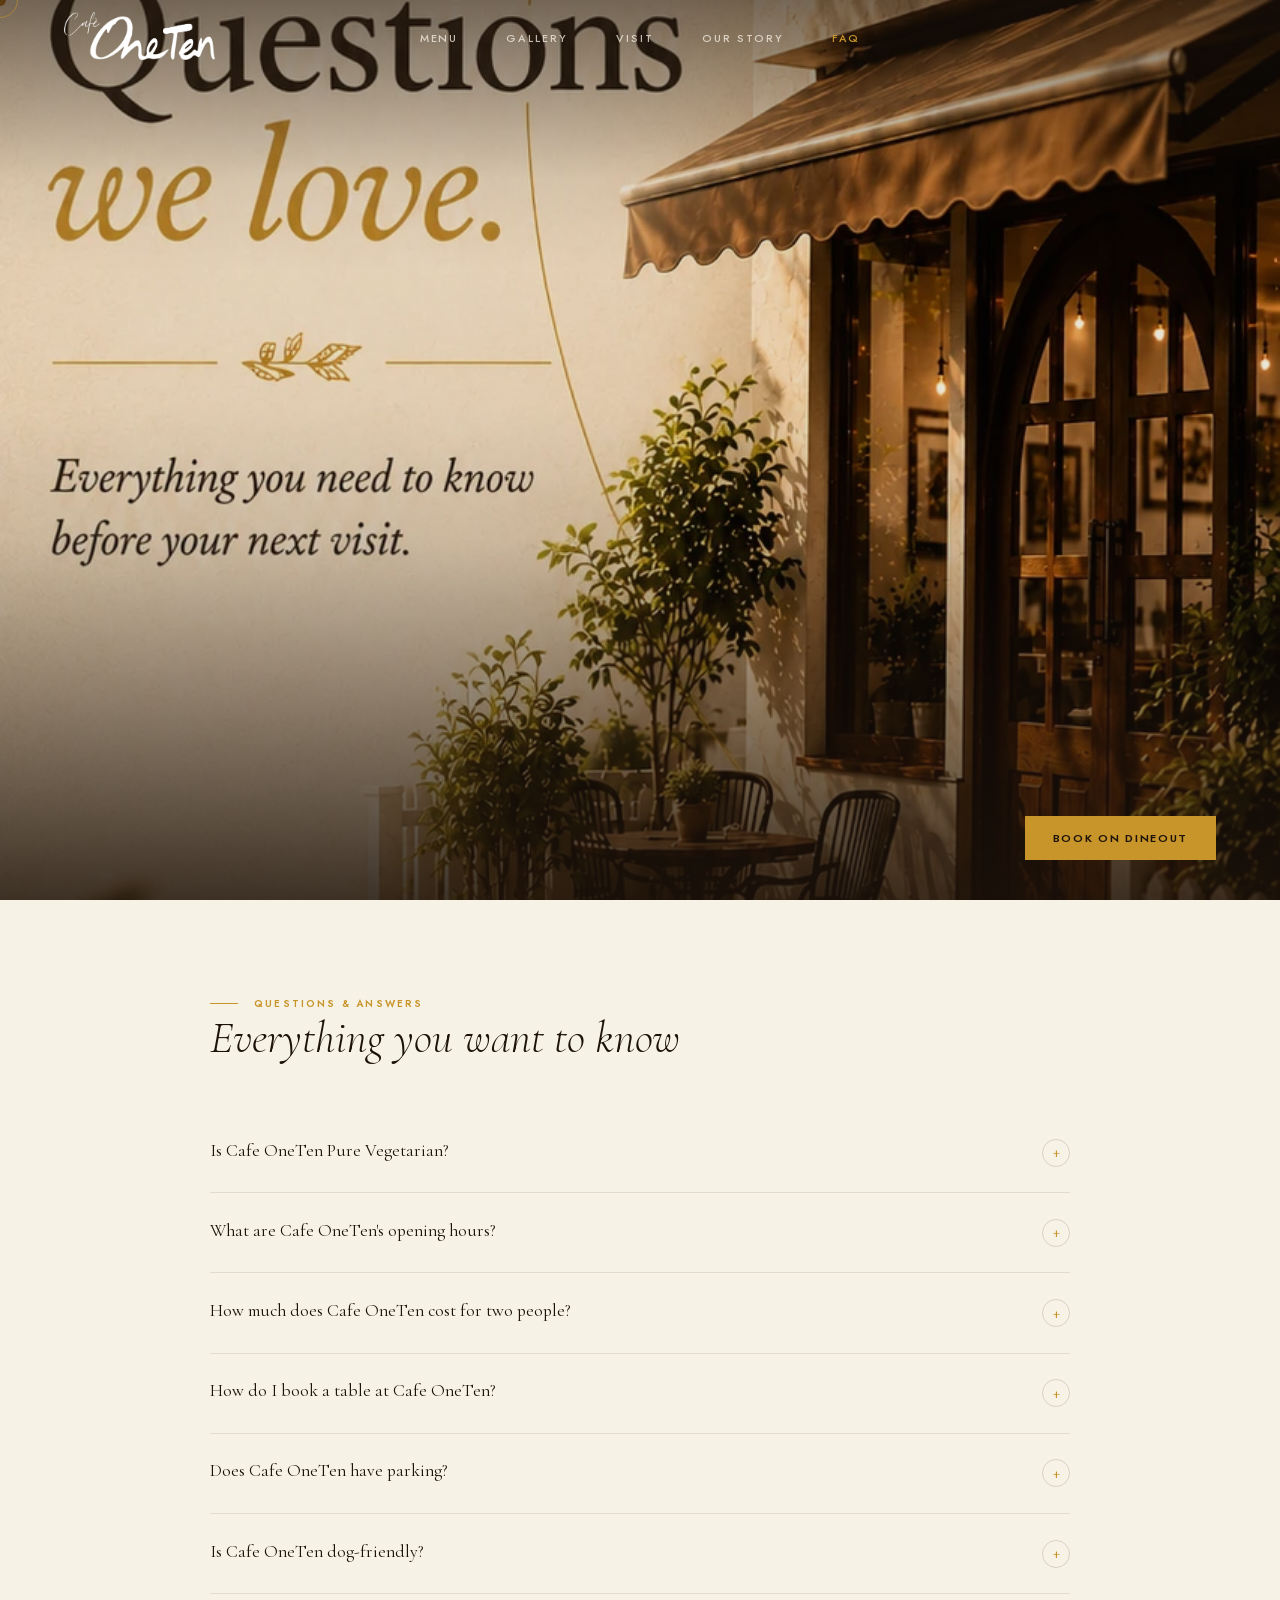
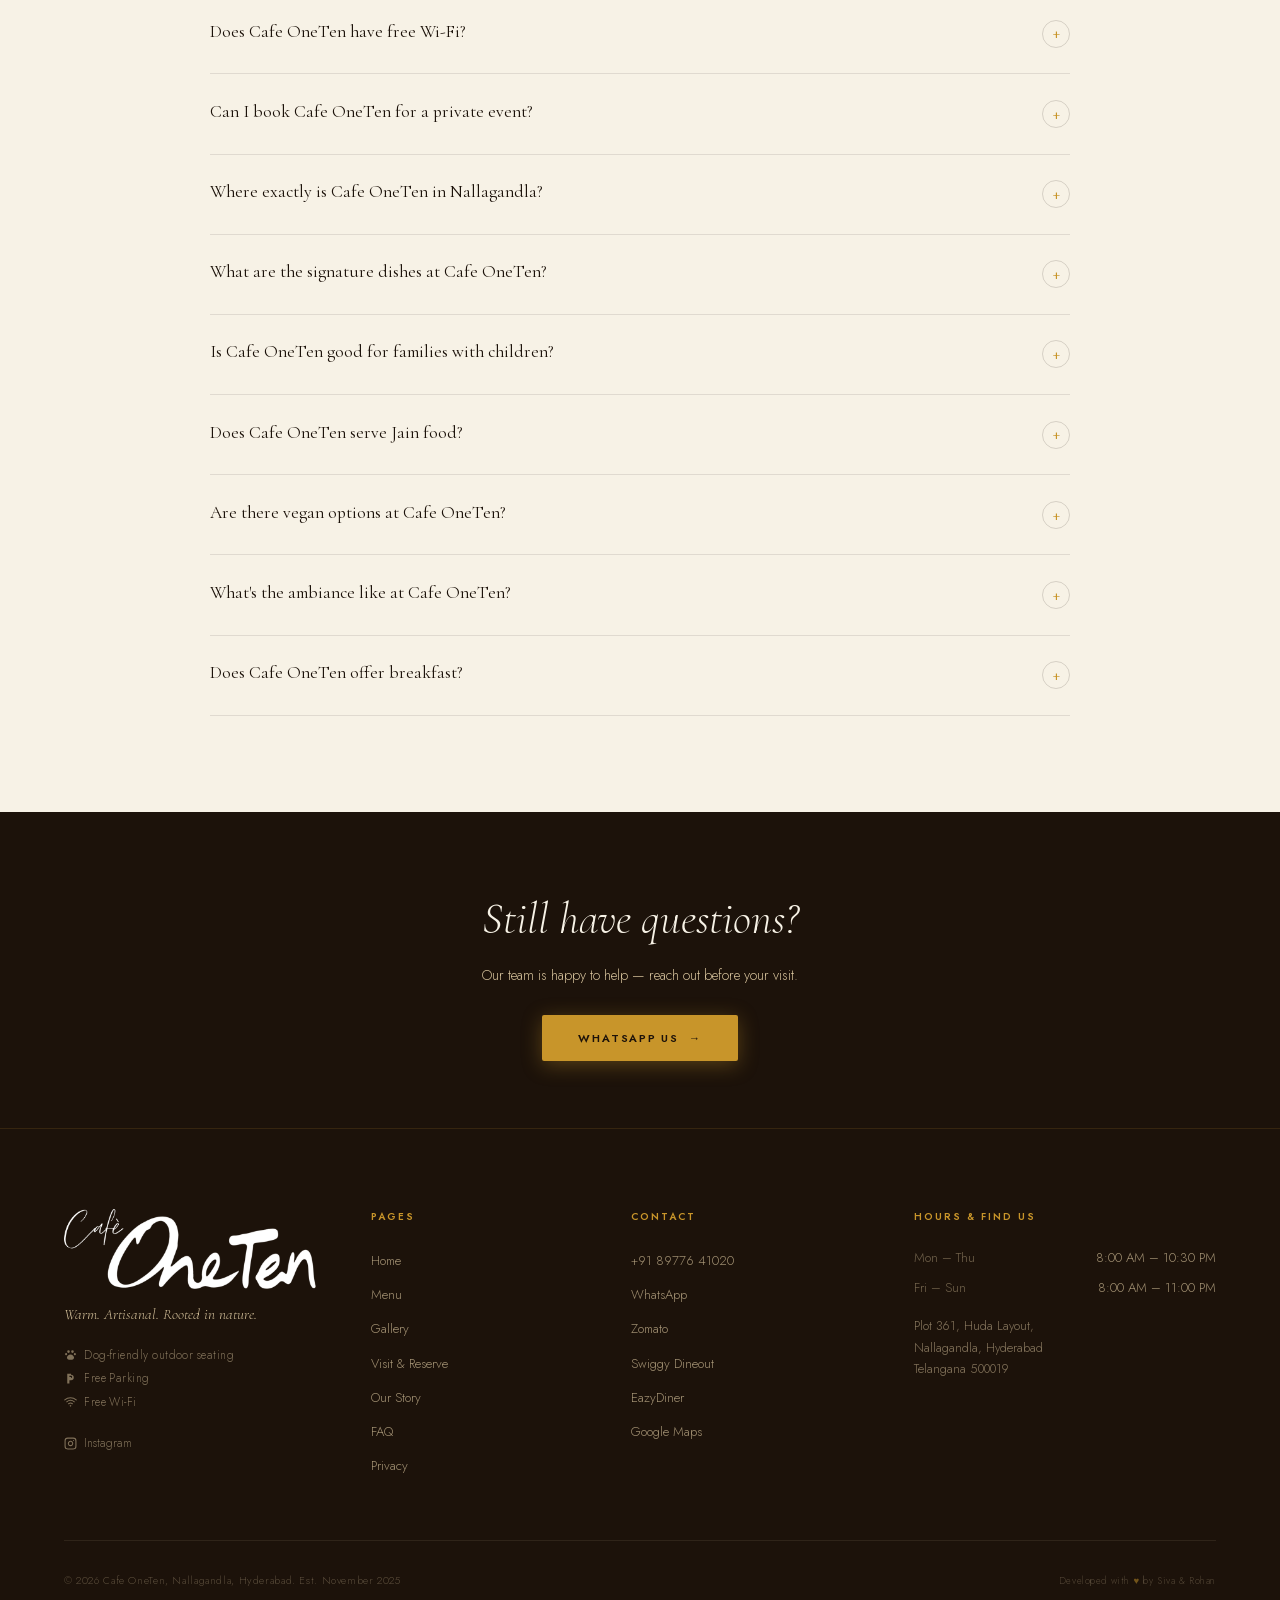
==== commit 9fbaec75: "feat: November menu, poster hero, AI price list, table QR page, gallery - Menu: 22 page images from " ====
--- a/faq/index.html
+++ b/faq/index.html
@@ -36,8 +36,8 @@
   <link rel="preload" as="font" type="font/woff2" href="/fonts/jost-300.woff2" crossorigin />
   <link rel="preload" as="image" media="(max-width: 767px)" href="/img/heroes/faq-hero-mobile.webp" fetchpriority="high" />
   <link rel="preload" as="image" media="(min-width: 768px)" href="/img/heroes/faq-hero-desktop.webp" fetchpriority="high" />
-  <link rel="preload" href="/css/style.css" as="style" onload="this.onload=null;this.rel='stylesheet'">
-  <noscript><link rel="stylesheet" href="/css/style.css"></noscript>
+  <link rel="preload" href="/css/style.css?v=2611c" as="style" onload="this.onload=null;this.rel='stylesheet'">
+  <noscript><link rel="stylesheet" href="/css/style.css?v=2611c"></noscript>
   <script type="application/ld+json">
   {
     "@context": "https://schema.org",
@@ -193,7 +193,7 @@
       "availableLanguage": ["English", "Hindi", "Telugu"]
     },
     "sameAs": [
-      "https://www.instagram.com/cafeoneten/",
+      "https://www.instagram.com/cafe.oneten/",
       "https://www.zomato.com/hyderabad/oneten-nallagandla"
     ]
   }
@@ -208,6 +208,7 @@
   <a href="/" class="nav-logo"><img src="/img/logo/oneten-white-logo.webp" alt="Cafe OneTen" height="40" width="40"></a>
   <ul class="nav-links">
     <li><a href="/menu/">Menu</a></li>
+    <li><a href="/gallery/">Gallery</a></li>
     <li><a href="/visit/">Visit</a></li>
     <li><a href="/story/">Our Story</a></li>
     <li><a href="/faq/" class="active">FAQ</a></li>
@@ -220,6 +221,7 @@
 <div class="nav-mobile-menu" id="navMobileMenu" aria-hidden="true">
   <div class="nmm-label">Navigate</div>
   <a href="/menu/"  class="nmm-link">Menu</a>
+  <a href="/gallery/" class="nmm-link">Gallery</a>
   <a href="/visit/" class="nmm-link">Visit</a>
   <a href="/story/" class="nmm-link">Our Story</a>
   <a href="/faq/"   class="nmm-link">FAQ</a>
@@ -461,6 +463,7 @@
       <ul class="footer-links">
         <li><a href="/">Home</a></li>
         <li><a href="/menu/">Menu</a></li>
+        <li><a href="/gallery/">Gallery</a></li>
         <li><a href="/visit/">Visit &amp; Reserve</a></li>
         <li><a href="/story/">Our Story</a></li>
         <li><a href="/faq/">FAQ</a></li>
@@ -475,7 +478,7 @@
         <li><a href="https://www.zomato.com/hyderabad/oneten-nallagandla" target="_blank" rel="noopener noreferrer">Zomato</a></li>
         <li><a href="https://www.swiggy.com/restaurants/oneten-nallagandla-beeramguda-hyderabad-1320827/dineout" target="_blank" rel="noopener noreferrer">Swiggy Dineout</a></li>
         <li><a href="https://www.eazydiner.com/hyderabad/oneten-nallagandla-hyderabad-712052" target="_blank" rel="noopener noreferrer">EazyDiner</a></li>
-        <li><a href="https://share.google/jf0qLAqIIlittkf8j" target="_blank" rel="noopener noreferrer">Google Maps</a></li>
+        <li><a href="https://maps.app.goo.gl/hsdGhktTJDioT9mF8" target="_blank" rel="noopener noreferrer">Google Maps</a></li>
       </ul>
     </div>
     <div>
@@ -526,6 +529,6 @@
      class="smcta-wa" aria-label="WhatsApp Cafe OneTen">💬 WhatsApp</a>
 </div>
 
-<script src="/js/main.js" defer></script>
+<script src="/js/main.js?v=2611" defer></script>
 </body>
 </html>
--- a/css/style.css
+++ b/css/style.css
@@ -347,6 +347,35 @@
     linear-gradient(to top, rgba(28,18,10,0.85) 0%, rgba(28,18,10,0.2) 40%, transparent 70%);
   pointer-events: none;
 }
+/* Poster hero (menu): whole image, never cropped. Nav-height top band keeps the fixed nav off the artwork. */
+.page-hero--poster {
+  height: auto; min-height: 0; overflow: visible;
+  display: block;
+  padding-top: 72px;
+  background: var(--espresso);
+}
+.page-hero--poster picture {
+  position: static; display: block;
+  width: 100%; height: auto;
+}
+.page-hero--poster picture img {
+  display: block;
+  width: 100%; height: auto;
+  aspect-ratio: 1672 / 941;
+  object-fit: contain;
+}
+.page-hero--poster .page-hero-cta-wrap {
+  display: flex; justify-content: center;
+  padding: 1.75rem 5vw 2.25rem;
+  background: var(--espresso);
+}
+.page-hero--poster .page-hero-cta {
+  position: static;
+  text-align: center;
+}
+@media (max-width: 768px) {
+  .page-hero--poster picture img { aspect-ratio: 851 / 1847; }
+}
 .page-hero-content {
   position: relative; z-index: 2;
   width: 100%;
@@ -1114,6 +1143,11 @@
   content: ''; flex: 1; height: 1px;
   background: linear-gradient(to right, rgba(28,18,10,0.12), transparent);
 }
+.menu-category-sub {
+  font-family: var(--font-sans); font-size: .65rem; font-weight: 400;
+  color: var(--gold); letter-spacing: .1em; text-transform: uppercase;
+  margin-left: .6rem;
+}
 .menu-dish-row {
   display: flex; justify-content: space-between; align-items: baseline;
   padding: 1rem 0;
@@ -1144,6 +1178,8 @@
 .menu-tag.sig  { background: rgba(200,149,42,0.15); color: var(--gold); border: 1px solid rgba(200,149,42,0.3); }
 .menu-tag.jain { background: rgba(28,18,10,0.06); color: var(--espresso-3); border: 1px solid rgba(28,18,10,0.12); }
 .menu-tag.egg  { background: rgba(200,149,42,0.08); color: var(--gold-deep); border: 1px solid rgba(200,149,42,0.22); }
+.menu-tag.nuts { background: rgba(154,110,24,0.16); color: var(--espresso-3); border: 1px solid rgba(154,110,24,0.45); }
+.menu-tag.bestseller { background: rgba(200,149,42,0.28); color: var(--espresso); border: 1px solid var(--gold); font-weight: 500; }
 .menu-dish-price {
   font-family: var(--font-sans);
   font-size: .92rem; font-weight: 500;
@@ -1813,3 +1849,120 @@
   body { cursor: auto !important; }
   .cursor, .cursor-ring { display: none !important; }
 }
+
+/* ── GALLERY PAGE (/gallery/) ── */
+.gallery-hero {
+  background: var(--espresso);
+  padding: calc(72px + 4rem) 5vw 3rem;
+  text-align: center;
+}
+.gallery-eyebrow {
+  font-family: var(--font-sans); font-size: .68rem; font-weight: 500;
+  letter-spacing: .22em; text-transform: uppercase;
+  color: var(--gold); margin-bottom: .8rem;
+}
+.gallery-hero h1 {
+  font-family: var(--font-serif); font-weight: 300; font-style: italic;
+  font-size: clamp(2.6rem, 6vw, 4.4rem); line-height: 1.05;
+  color: var(--cream); margin-bottom: 1rem;
+}
+.gallery-sub {
+  font-family: var(--font-sans); font-size: .95rem; font-weight: 300;
+  color: var(--sand); max-width: 34rem; margin: 0 auto;
+}
+.gallery-section {
+  background: var(--cream);
+  padding: 2.5rem 5vw 4rem;
+}
+.gallery-filters {
+  display: flex; flex-wrap: wrap; justify-content: center; gap: .6rem;
+  margin-bottom: 2rem;
+}
+.gallery-filters[hidden] { display: none; }
+.gallery-filter {
+  font-family: var(--font-sans); font-size: .68rem; font-weight: 500;
+  letter-spacing: .16em; text-transform: uppercase;
+  min-height: 44px; padding: 0 1.3rem;
+  color: var(--espresso-3); background: transparent;
+  border: 1px solid rgba(154,110,24,0.45); border-radius: 999px;
+  cursor: pointer; transition: background .2s, color .2s, border-color .2s;
+}
+.gallery-filter:hover { border-color: var(--gold); color: var(--gold-deep); }
+.gallery-filter[aria-pressed="true"] {
+  background: var(--espresso); color: var(--cream); border-color: var(--espresso);
+}
+.gallery-filter:focus-visible,
+.gallery-link:focus-visible,
+.gallery-lb-close:focus-visible,
+.gallery-lb-nav:focus-visible { outline: 2px solid var(--gold); outline-offset: 3px; }
+.gallery-grid {
+  max-width: 1200px; margin: 0 auto;
+  columns: 16rem; column-gap: 1.2rem;
+}
+.gallery-item {
+  break-inside: avoid;
+  margin: 0 0 1.2rem;
+}
+.gallery-item[hidden] { display: none; }
+.gallery-link {
+  display: block; overflow: hidden; border-radius: 4px;
+  background: var(--cream-warm);
+}
+.gallery-link img {
+  display: block; width: 100%; height: auto;
+  transition: transform .5s ease;
+}
+.gallery-link:hover img { transform: scale(1.03); }
+.gallery-item figcaption {
+  font-family: var(--font-serif); font-size: 1.05rem; font-style: italic;
+  color: var(--espresso-3); padding: .55rem .15rem 0;
+}
+.gallery-note {
+  text-align: center; margin-top: 2rem;
+  font-family: var(--font-sans); font-size: .8rem;
+  color: rgba(44,40,37,0.6);
+}
+.gallery-lightbox {
+  width: 100vw; max-width: 100vw; height: 100dvh; max-height: 100dvh;
+  margin: 0; padding: 0; border: 0;
+  background: #0C0804; color: var(--cream);
+  overflow: hidden;
+}
+.gallery-lightbox[open] { display: flex; align-items: center; justify-content: center; }
+.gallery-lightbox::backdrop { background: rgba(12,8,4,0.8); }
+.gallery-lb-fig {
+  margin: 0; display: flex; flex-direction: column; align-items: center;
+  max-width: min(92vw, 1100px); touch-action: pan-y;
+}
+.gallery-lb-img {
+  display: block; max-width: 100%; max-height: calc(100dvh - 8rem);
+  width: auto; height: auto; object-fit: contain; border-radius: 3px;
+}
+.gallery-lb-cap {
+  font-family: var(--font-serif); font-style: italic; font-size: 1.15rem;
+  color: var(--sand); margin-top: .9rem; text-align: center;
+}
+.gallery-lb-close, .gallery-lb-nav {
+  position: absolute; width: 48px; height: 48px;
+  display: grid; place-items: center;
+  font-size: 2rem; line-height: 1; color: var(--cream);
+  background: rgba(28,18,10,0.7); border: 1px solid rgba(200,149,42,0.35);
+  border-radius: 50%; cursor: pointer; transition: background .2s, color .2s;
+}
+.gallery-lb-close:hover, .gallery-lb-nav:hover { background: var(--gold); color: var(--espresso); }
+.gallery-lb-close { top: 1rem; right: 1rem; }
+.gallery-lb-nav { top: 50%; transform: translateY(-50%); }
+.gallery-lb-prev { left: 1rem; }
+.gallery-lb-next { right: 1rem; }
+@media (max-width: 600px) {
+  .gallery-grid { column-gap: .8rem; }
+  .gallery-item { margin-bottom: .8rem; }
+  .gallery-lb-nav { top: auto; bottom: 1rem; transform: none; }
+  .gallery-lb-prev { left: calc(50% - 4rem); }
+  .gallery-lb-next { right: calc(50% - 4rem); left: auto; }
+  .gallery-lb-img { max-height: calc(100dvh - 11rem); }
+}
+@media (prefers-reduced-motion: reduce) {
+  .gallery-link img { transition: none; }
+  .gallery-link:hover img { transform: none; }
+}
--- a/css/style.css
+++ b/css/style.css
@@ -347,6 +347,35 @@
     linear-gradient(to top, rgba(28,18,10,0.85) 0%, rgba(28,18,10,0.2) 40%, transparent 70%);
   pointer-events: none;
 }
+/* Poster hero (menu): whole image, never cropped. Nav-height top band keeps the fixed nav off the artwork. */
+.page-hero--poster {
+  height: auto; min-height: 0; overflow: visible;
+  display: block;
+  padding-top: 72px;
+  background: var(--espresso);
+}
+.page-hero--poster picture {
+  position: static; display: block;
+  width: 100%; height: auto;
+}
+.page-hero--poster picture img {
+  display: block;
+  width: 100%; height: auto;
+  aspect-ratio: 1672 / 941;
+  object-fit: contain;
+}
+.page-hero--poster .page-hero-cta-wrap {
+  display: flex; justify-content: center;
+  padding: 1.75rem 5vw 2.25rem;
+  background: var(--espresso);
+}
+.page-hero--poster .page-hero-cta {
+  position: static;
+  text-align: center;
+}
+@media (max-width: 768px) {
+  .page-hero--poster picture img { aspect-ratio: 851 / 1847; }
+}
 .page-hero-content {
   position: relative; z-index: 2;
   width: 100%;
@@ -1114,6 +1143,11 @@
   content: ''; flex: 1; height: 1px;
   background: linear-gradient(to right, rgba(28,18,10,0.12), transparent);
 }
+.menu-category-sub {
+  font-family: var(--font-sans); font-size: .65rem; font-weight: 400;
+  color: var(--gold); letter-spacing: .1em; text-transform: uppercase;
+  margin-left: .6rem;
+}
 .menu-dish-row {
   display: flex; justify-content: space-between; align-items: baseline;
   padding: 1rem 0;
@@ -1144,6 +1178,8 @@
 .menu-tag.sig  { background: rgba(200,149,42,0.15); color: var(--gold); border: 1px solid rgba(200,149,42,0.3); }
 .menu-tag.jain { background: rgba(28,18,10,0.06); color: var(--espresso-3); border: 1px solid rgba(28,18,10,0.12); }
 .menu-tag.egg  { background: rgba(200,149,42,0.08); color: var(--gold-deep); border: 1px solid rgba(200,149,42,0.22); }
+.menu-tag.nuts { background: rgba(154,110,24,0.16); color: var(--espresso-3); border: 1px solid rgba(154,110,24,0.45); }
+.menu-tag.bestseller { background: rgba(200,149,42,0.28); color: var(--espresso); border: 1px solid var(--gold); font-weight: 500; }
 .menu-dish-price {
   font-family: var(--font-sans);
   font-size: .92rem; font-weight: 500;
@@ -1813,3 +1849,120 @@
   body { cursor: auto !important; }
   .cursor, .cursor-ring { display: none !important; }
 }
+
+/* ── GALLERY PAGE (/gallery/) ── */
+.gallery-hero {
+  background: var(--espresso);
+  padding: calc(72px + 4rem) 5vw 3rem;
+  text-align: center;
+}
+.gallery-eyebrow {
+  font-family: var(--font-sans); font-size: .68rem; font-weight: 500;
+  letter-spacing: .22em; text-transform: uppercase;
+  color: var(--gold); margin-bottom: .8rem;
+}
+.gallery-hero h1 {
+  font-family: var(--font-serif); font-weight: 300; font-style: italic;
+  font-size: clamp(2.6rem, 6vw, 4.4rem); line-height: 1.05;
+  color: var(--cream); margin-bottom: 1rem;
+}
+.gallery-sub {
+  font-family: var(--font-sans); font-size: .95rem; font-weight: 300;
+  color: var(--sand); max-width: 34rem; margin: 0 auto;
+}
+.gallery-section {
+  background: var(--cream);
+  padding: 2.5rem 5vw 4rem;
+}
+.gallery-filters {
+  display: flex; flex-wrap: wrap; justify-content: center; gap: .6rem;
+  margin-bottom: 2rem;
+}
+.gallery-filters[hidden] { display: none; }
+.gallery-filter {
+  font-family: var(--font-sans); font-size: .68rem; font-weight: 500;
+  letter-spacing: .16em; text-transform: uppercase;
+  min-height: 44px; padding: 0 1.3rem;
+  color: var(--espresso-3); background: transparent;
+  border: 1px solid rgba(154,110,24,0.45); border-radius: 999px;
+  cursor: pointer; transition: background .2s, color .2s, border-color .2s;
+}
+.gallery-filter:hover { border-color: var(--gold); color: var(--gold-deep); }
+.gallery-filter[aria-pressed="true"] {
+  background: var(--espresso); color: var(--cream); border-color: var(--espresso);
+}
+.gallery-filter:focus-visible,
+.gallery-link:focus-visible,
+.gallery-lb-close:focus-visible,
+.gallery-lb-nav:focus-visible { outline: 2px solid var(--gold); outline-offset: 3px; }
+.gallery-grid {
+  max-width: 1200px; margin: 0 auto;
+  columns: 16rem; column-gap: 1.2rem;
+}
+.gallery-item {
+  break-inside: avoid;
+  margin: 0 0 1.2rem;
+}
+.gallery-item[hidden] { display: none; }
+.gallery-link {
+  display: block; overflow: hidden; border-radius: 4px;
+  background: var(--cream-warm);
+}
+.gallery-link img {
+  display: block; width: 100%; height: auto;
+  transition: transform .5s ease;
+}
+.gallery-link:hover img { transform: scale(1.03); }
+.gallery-item figcaption {
+  font-family: var(--font-serif); font-size: 1.05rem; font-style: italic;
+  color: var(--espresso-3); padding: .55rem .15rem 0;
+}
+.gallery-note {
+  text-align: center; margin-top: 2rem;
+  font-family: var(--font-sans); font-size: .8rem;
+  color: rgba(44,40,37,0.6);
+}
+.gallery-lightbox {
+  width: 100vw; max-width: 100vw; height: 100dvh; max-height: 100dvh;
+  margin: 0; padding: 0; border: 0;
+  background: #0C0804; color: var(--cream);
+  overflow: hidden;
+}
+.gallery-lightbox[open] { display: flex; align-items: center; justify-content: center; }
+.gallery-lightbox::backdrop { background: rgba(12,8,4,0.8); }
+.gallery-lb-fig {
+  margin: 0; display: flex; flex-direction: column; align-items: center;
+  max-width: min(92vw, 1100px); touch-action: pan-y;
+}
+.gallery-lb-img {
+  display: block; max-width: 100%; max-height: calc(100dvh - 8rem);
+  width: auto; height: auto; object-fit: contain; border-radius: 3px;
+}
+.gallery-lb-cap {
+  font-family: var(--font-serif); font-style: italic; font-size: 1.15rem;
+  color: var(--sand); margin-top: .9rem; text-align: center;
+}
+.gallery-lb-close, .gallery-lb-nav {
+  position: absolute; width: 48px; height: 48px;
+  display: grid; place-items: center;
+  font-size: 2rem; line-height: 1; color: var(--cream);
+  background: rgba(28,18,10,0.7); border: 1px solid rgba(200,149,42,0.35);
+  border-radius: 50%; cursor: pointer; transition: background .2s, color .2s;
+}
+.gallery-lb-close:hover, .gallery-lb-nav:hover { background: var(--gold); color: var(--espresso); }
+.gallery-lb-close { top: 1rem; right: 1rem; }
+.gallery-lb-nav { top: 50%; transform: translateY(-50%); }
+.gallery-lb-prev { left: 1rem; }
+.gallery-lb-next { right: 1rem; }
+@media (max-width: 600px) {
+  .gallery-grid { column-gap: .8rem; }
+  .gallery-item { margin-bottom: .8rem; }
+  .gallery-lb-nav { top: auto; bottom: 1rem; transform: none; }
+  .gallery-lb-prev { left: calc(50% - 4rem); }
+  .gallery-lb-next { right: calc(50% - 4rem); left: auto; }
+  .gallery-lb-img { max-height: calc(100dvh - 11rem); }
+}
+@media (prefers-reduced-motion: reduce) {
+  .gallery-link img { transition: none; }
+  .gallery-link:hover img { transform: none; }
+}
